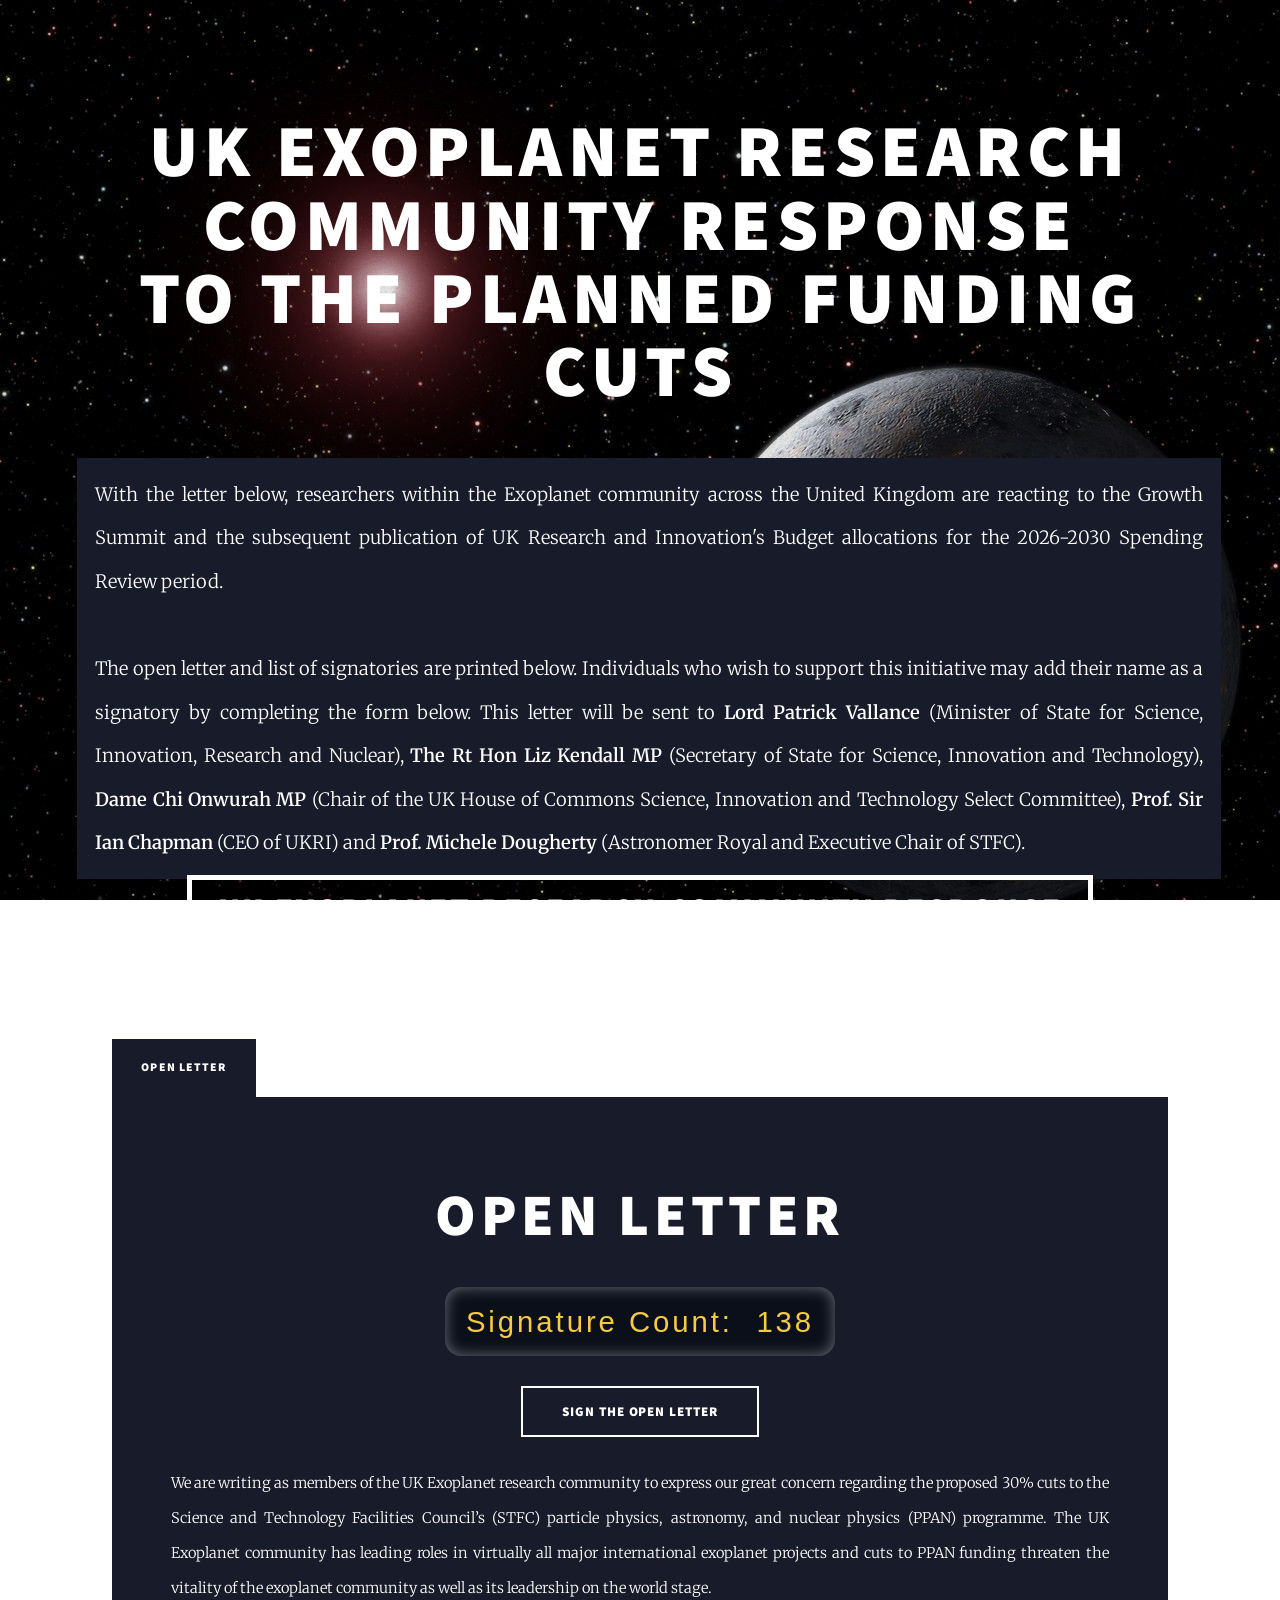
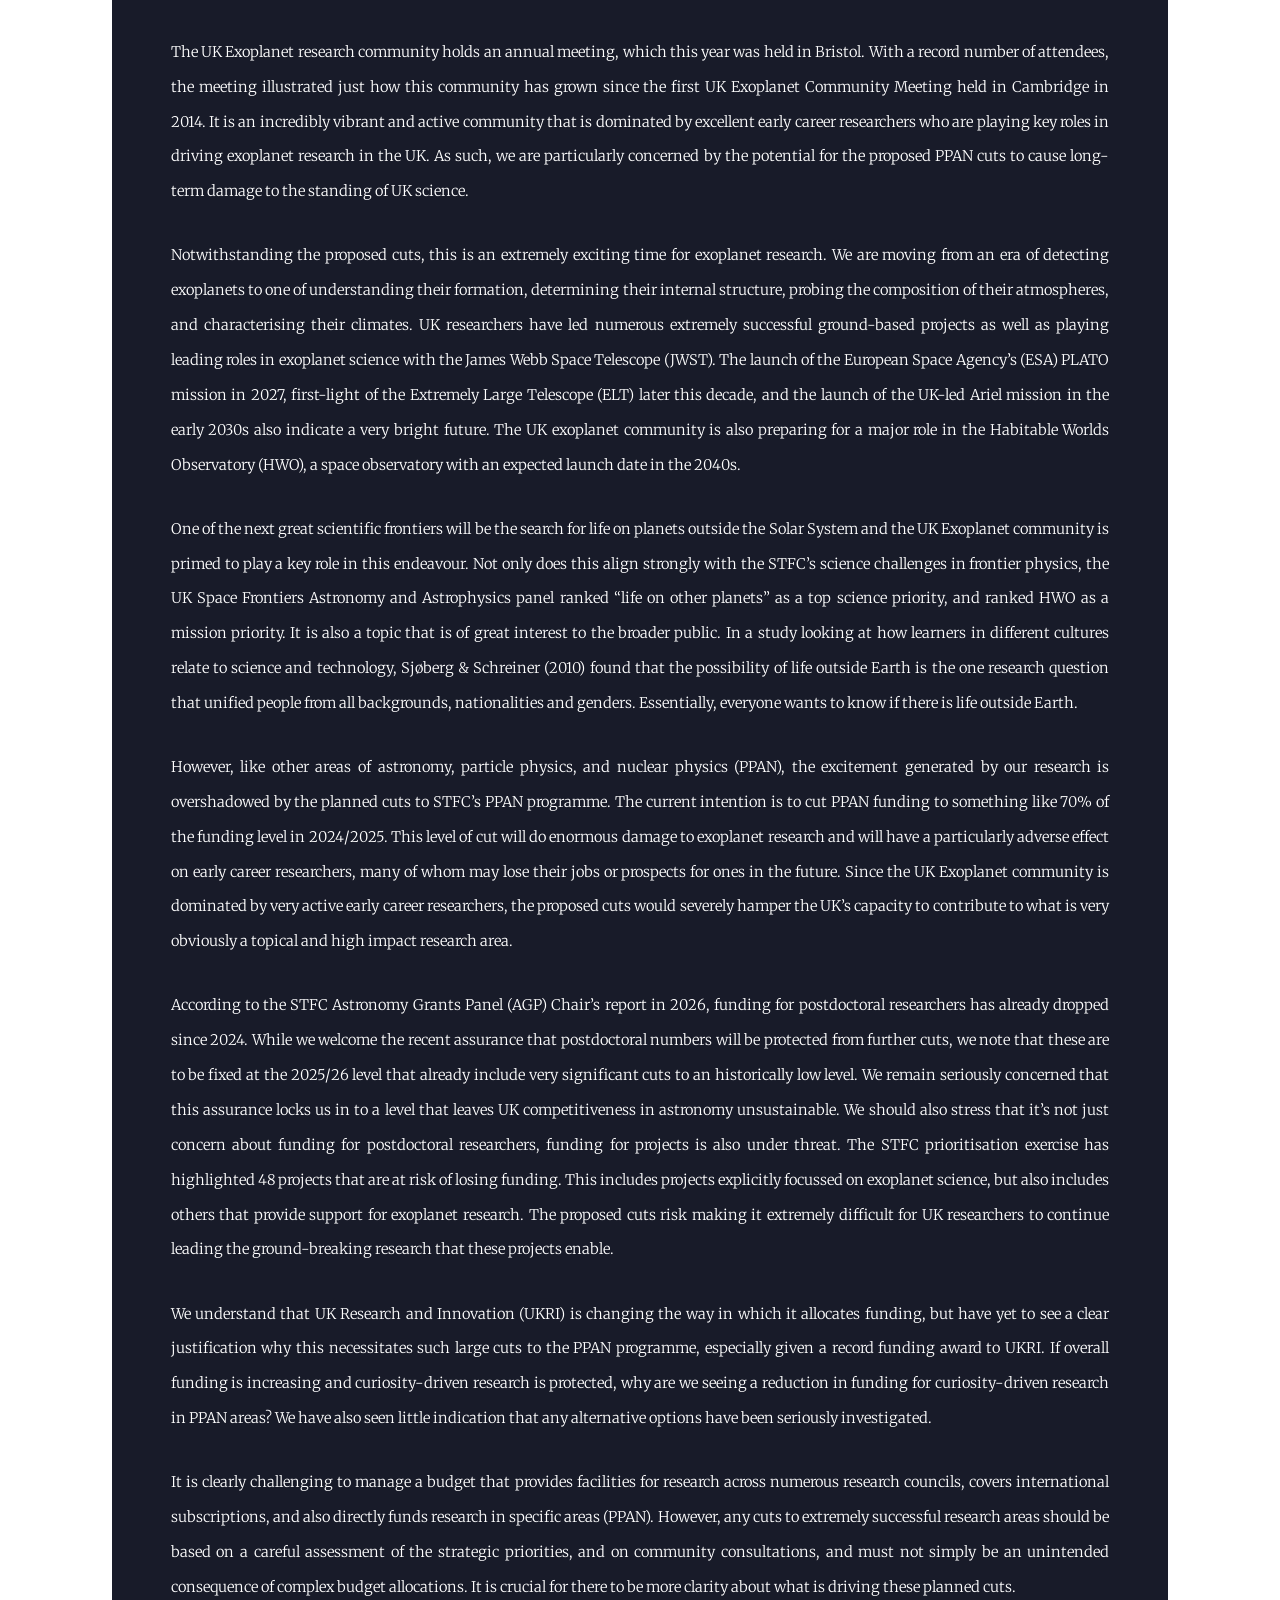
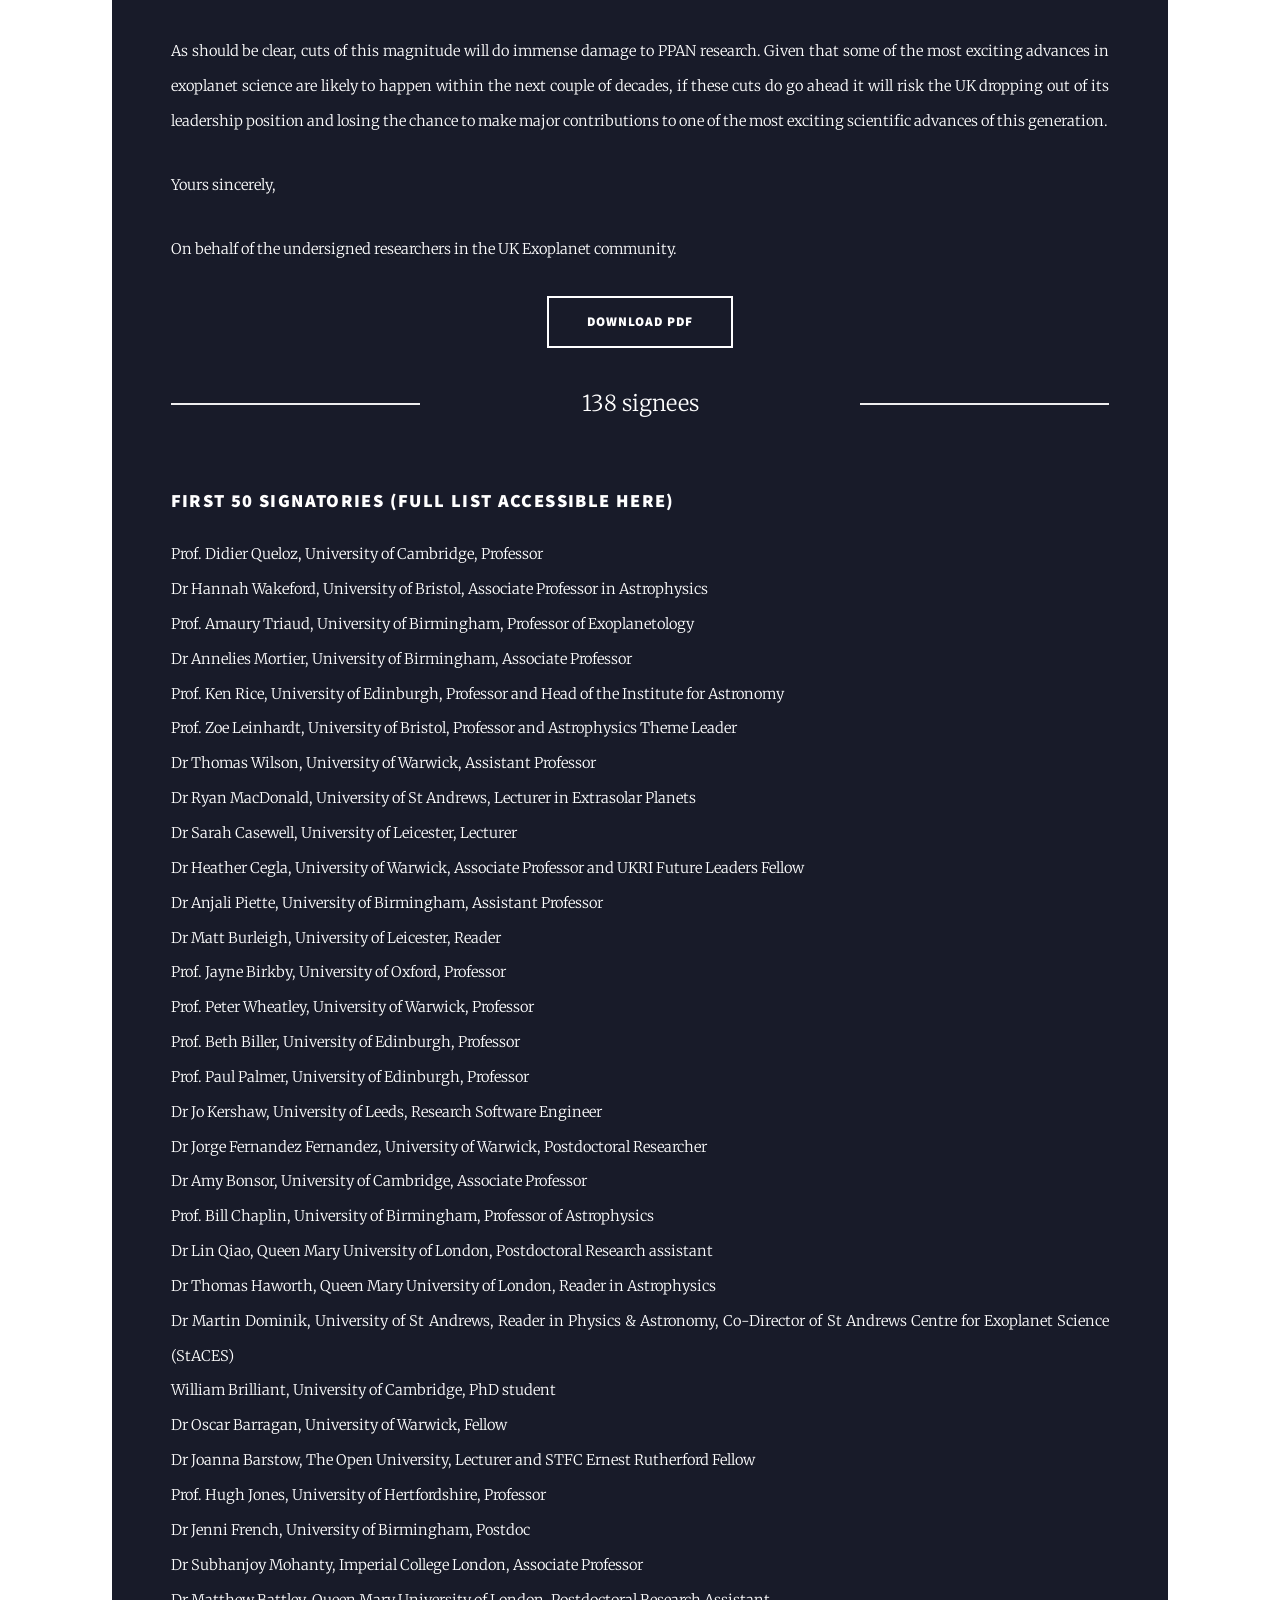
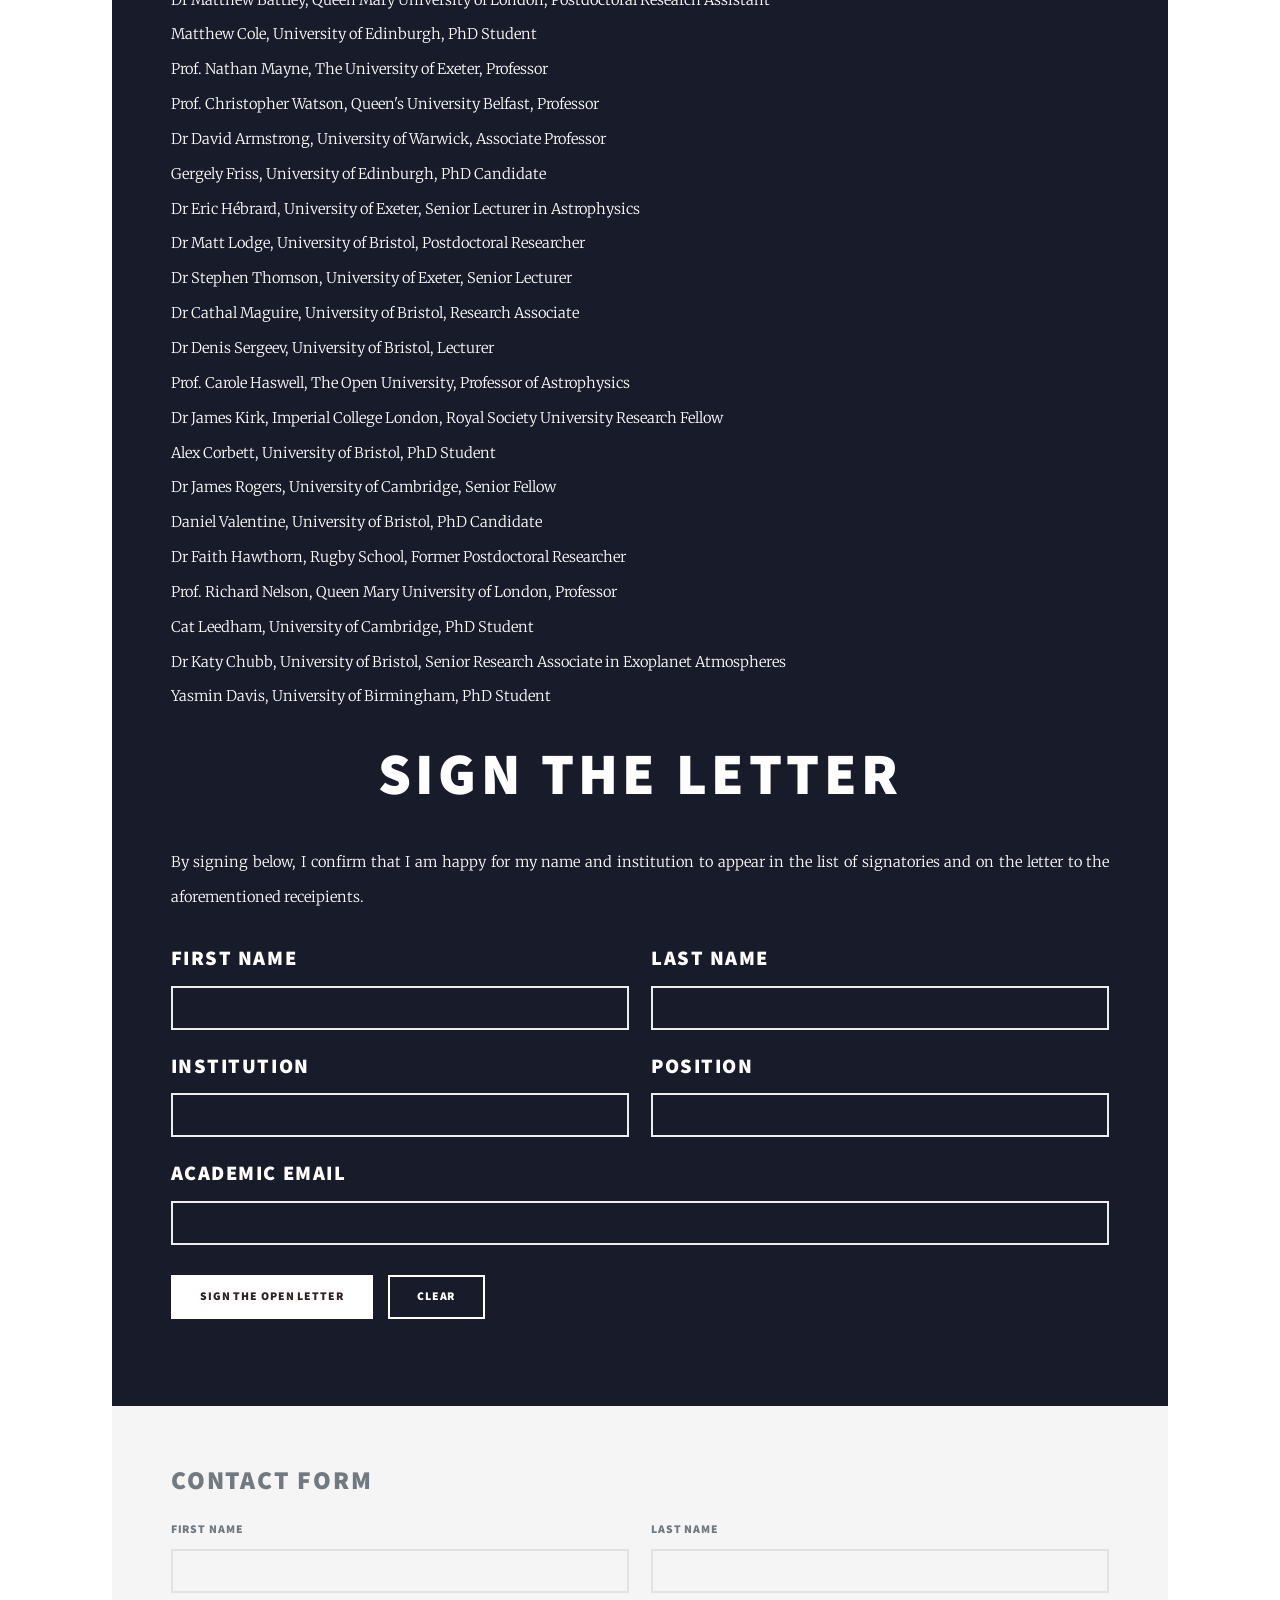
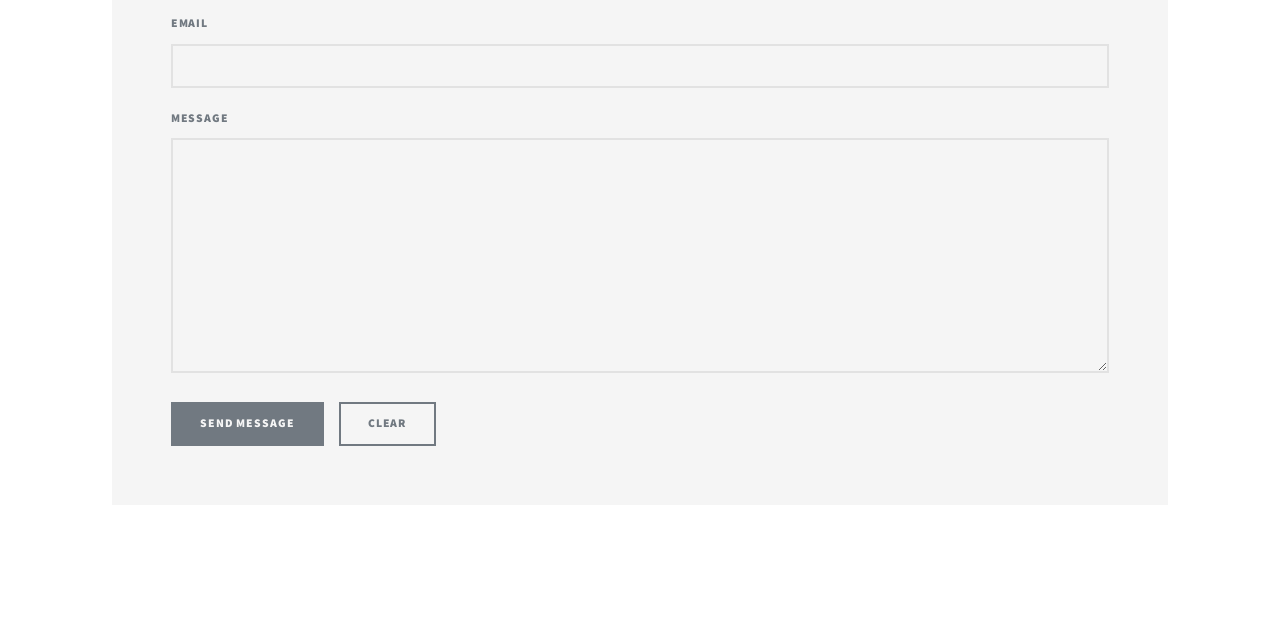
==== index.html @ 075939b4 "Update index.html" ====
<!DOCTYPE HTML>
<!--
	Massively by HTML5 UP
	html5up.net | @ajlkn
	Free for personal and commercial use under the CCA 3.0 license (html5up.net/license)
-->
<html>
	<head>
		<title>UK Exoplanet Research Community Open Letter</title>
		<meta charset="utf-8" />
		<meta name="viewport" content="width=device-width, initial-scale=1, user-scalable=no" />
		<link rel="stylesheet" href="assets/css/main.css" />
		<noscript><link rel="stylesheet" href="assets/css/noscript.css" /></noscript>
	</head>
	<body class="is-preload">

		<!-- Wrapper -->
			<div id="wrapper" class="fade-in">

				<!-- Intro -->
					<div id="intro">
						<h1>UK Exoplanet Research Community response <br> to the planned funding cuts</h1>
						<p> With the letter below, researchers within the Exoplanet community across the United Kingdom are reacting to the Growth Summit and the subsequent publication of UK Research and Innovation's Budget allocations for the 2026-2030 Spending Review period. <br><br>The open letter and list of signatories are printed below. Individuals who wish to support this initiative may add their name as a signatory by completing the form below. This letter will be sent to <b>Lord Patrick Vallance</b> (Minister of State for Science, Innovation, Research and Nuclear), <b>The Rt Hon Liz Kendall MP</b> (Secretary of State for Science, Innovation and Technology), <b>Dame Chi Onwurah MP</b> (Chair of the UK House of Commons Science, Innovation and Technology Select Committee), <b>Prof. Sir Ian Chapman</b> (CEO of UKRI) and <b>Prof. Michele Dougherty</b> (Astronomer Royal and Executive Chair of STFC).</p>

						<ul class="actions">
							<li><a href="#header" class="button icon solid solo fa-arrow-down scrolly">Continue</a></li>
						</ul>
						
					</div>

				<!-- Header -->
					<header id="header">
						<a href="index.html" class="logo">UK Exoplanet Research Community response <br> to the planned funding cuts</a>
					</header>

				<!-- Nav -->
					<nav id="nav">
						<ul class="links">
							<li class="active"><a href="index.html">Open Letter</a></li>
							<li><a href="generic.html">Signatory Full List</a></li>
						</ul>
						<!-- <ul class="icons">
							<li><a href="#" class="icon brands fa-twitter"><span class="label">Twitter</span></a></li>
							<li><a href="#" class="icon brands fa-facebook-f"><span class="label">Facebook</span></a></li>
							<li><a href="#" class="icon brands fa-instagram"><span class="label">Instagram</span></a></li>
							<li><a href="#" class="icon brands fa-github"><span class="label">GitHub</span></a></li>
						</ul>-->
					</nav>

				<!-- Main -->
					<div id="main">

						<!-- Featured Post -->
							<article class="post featured">
								<header class="major">
									<ul class="actions special">
									<h2>Open Letter</h2>
									</ul>
								</header>
								<header class="major">
									<ul class="actions special">
								<link href="https://fonts.googleapis.com/css2?family=Orbitron:wght@600&display=swap" rel="stylesheet">
									<div class="led-counter">
									Signature Count:<span id="ledCount">000</span>
									</div>
									<script>
									const target = 138;
									const el = document.getElementById("ledCount");
									const start = performance.now();
									const duration = 1800;

									function animate(t) {
										const p = Math.min((t - start) / duration, 1);
										el.textContent = Math.floor(p * target).toString().padStart(3, "0");
										if (p < 1) requestAnimationFrame(animate);
									}

									requestAnimationFrame(animate);
									</script>
									</ul>
									</header>
									<p></p>
									<ul class="actions special">
									<a href="#sign-form" class="button large">
 									 Sign the open letter
									</a>
									
									</ul>
									
									
<p>We are writing as members of the UK Exoplanet research community to express our great concern regarding the proposed 30% cuts to the Science and Technology Facilities Council’s (STFC) particle physics, astronomy, and nuclear physics (PPAN) programme.  The UK Exoplanet community has leading roles in virtually all major international exoplanet projects and cuts to PPAN funding threaten the vitality of the exoplanet community as well as its leadership on the world stage.</p>

<p>The UK Exoplanet research community holds an annual meeting, which this year was held in Bristol.  With a record number of attendees, the meeting illustrated just how this community has grown since the first UK Exoplanet Community Meeting held in Cambridge in 2014.  It is an incredibly vibrant and active community that is dominated by excellent early career researchers who are playing key roles in driving exoplanet research in the UK. As such, we are particularly concerned by the potential for the proposed PPAN cuts to cause long-term damage to the standing of UK science.</p>
 
<p>Notwithstanding the proposed cuts, this is an extremely exciting time for exoplanet research.  We are moving from an era of detecting exoplanets to one of understanding their formation, determining their internal structure, probing the composition of their atmospheres, and characterising their climates.  UK researchers have led numerous extremely successful ground-based projects as well as playing leading roles in exoplanet science with the James Webb Space Telescope (JWST). The launch of the European Space Agency’s (ESA) PLATO mission in 2027, first-light of the Extremely Large Telescope (ELT) later this decade, and the launch of the UK-led Ariel mission in the early 2030s also indicate a very bright future. The UK exoplanet community is also preparing for a major role in the Habitable Worlds Observatory (HWO), a space observatory with an expected launch date in the 2040s.</p>
 
<p>One of the next great scientific frontiers will be the search for life on planets outside the Solar System and the UK Exoplanet community is primed to play a key role in this endeavour.  Not only does this align strongly with the STFC’s science challenges in frontier physics, the UK Space Frontiers Astronomy and Astrophysics panel ranked “life on other planets” as a top science priority, and ranked HWO as a mission priority. It is also a topic that is of great interest to the broader public. In a study looking at how learners in different cultures relate to science and technology, Sjøberg & Schreiner (2010) found that the possibility of life outside Earth is the one research question that unified people from all backgrounds, nationalities and genders.  Essentially, everyone wants to know if there is life outside Earth.</p>
 
<p>However, like other areas of astronomy, particle physics, and nuclear physics (PPAN), the excitement generated by our research is overshadowed by the planned cuts to STFC’s PPAN programme.   The current intention is to cut PPAN funding to something like 70% of the funding level in 2024/2025.  This level of cut will do enormous damage to exoplanet research and will have a particularly adverse effect on early career researchers, many of whom may lose their jobs or prospects for ones in the future.  Since the UK Exoplanet community is dominated by very active early career researchers, the proposed cuts would severely hamper the UK’s capacity to contribute to what is very obviously a topical and high impact research area.</p>

<p>According to the STFC Astronomy Grants Panel (AGP) Chair’s report in 2026, funding for postdoctoral researchers has already dropped since 2024. While we welcome the recent assurance that postdoctoral numbers will be protected from further cuts, we note that these are to be fixed at the 2025/26 level that already include very significant cuts to an historically low level. We remain seriously concerned that this assurance locks us in to a level that leaves UK competitiveness in astronomy unsustainable. We should also stress that it’s not just concern about funding for postdoctoral researchers, funding for projects is also under threat. The STFC prioritisation exercise has highlighted 48 projects that are at risk of losing funding.  This includes projects explicitly focussed on exoplanet science, but also includes others that provide support for exoplanet research.  The proposed cuts risk making it extremely difficult for UK researchers to continue leading the ground-breaking research that these projects enable.</p>

<p>We understand that UK Research and Innovation (UKRI) is changing the way in which it allocates funding, but have yet to see a clear justification why this necessitates such large cuts to the PPAN programme, especially given a record funding award to UKRI.  If overall funding is increasing and curiosity-driven research is protected, why are we seeing a reduction in funding for curiosity-driven research in PPAN areas?  We have also seen little indication that any alternative options have been seriously investigated.</p>
 
<p>It is clearly challenging to manage a budget that provides facilities for research across numerous research councils, covers international subscriptions, and also directly funds research in specific areas (PPAN).  However, any cuts to extremely successful research areas should be based on a careful assessment of the strategic priorities, and on community consultations, and must not simply be an unintended consequence of complex budget allocations. It is crucial for there to be more clarity about what is driving these planned cuts.</p>
 
<p>As should be clear, cuts of this magnitude will do immense damage to PPAN research.  Given that some of the most exciting advances in exoplanet science are likely to happen within the next couple of decades, if these cuts do go ahead it will risk the UK dropping out of its leadership position and losing the chance to make major contributions to one of the most exciting scientific advances of this generation.</p>


									<p>Yours sincerely,</p>
									
									<p>On behalf of the undersigned researchers in the UK Exoplanet community.</p>
									

								
								<ul class="actions special">
									<li><a href="Letter.pdf" class="button large" target="_blank">Download PDF</a></li>
								</ul>



								<p></p>
								<section class="post">
								<header class="major">
									<span class="date">138 signees</span>
								</header>
								<h3>First 50 signatories (Full List <a href="https://uk-exoplanet-openletter.github.io/generic.html">Accessible Here</a>)</h3>

							    <p>Prof. Didier Queloz, University of Cambridge, Professor
								<br>Dr Hannah Wakeford, University of Bristol, Associate Professor in Astrophysics	
								<br>Prof. Amaury Triaud, University of Birmingham, Professor of Exoplanetology
								<br>Dr Annelies Mortier, University of Birmingham, Associate Professor
								<br>Prof. Ken Rice, University of Edinburgh, Professor and Head of the Institute for Astronomy
								<br>Prof. Zoe Leinhardt, University of Bristol, Professor and Astrophysics Theme Leader	
								<br>Dr Thomas Wilson, University of Warwick, Assistant Professor 
								<br>Dr Ryan	MacDonald, University of St Andrews, Lecturer in Extrasolar Planets	
								<br>Dr Sarah Casewell, University of Leicester, Lecturer	
								<br>Dr Heather Cegla, University of Warwick, Associate Professor and UKRI Future Leaders Fellow
								<br>Dr Anjali Piette, University of Birmingham, Assistant Professor
					            <br>Dr Matt	Burleigh, University of Leicester, Reader
								<br>Prof. Jayne	Birkby, University of Oxford, Professor
								<br>Prof. Peter Wheatley, University of Warwick, Professor	
								<br>Prof. Beth Biller, University of Edinburgh, Professor
								<br>Prof. Paul Palmer, University of Edinburgh, Professor
								<br>Dr Jo Kershaw, University of Leeds, Research Software Engineer
								<br>Dr Jorge Fernandez Fernandez, University of Warwick, Postdoctoral Researcher
								<br>Dr Amy Bonsor, University of Cambridge, Associate Professor
								<br>Prof. Bill Chaplin, University of Birmingham, Professor of Astrophysics
								<br>Dr Lin Qiao, Queen Mary University of London, Postdoctoral Research assistant
								<br>Dr Thomas Haworth, Queen Mary University of London, Reader in Astrophysics
								<br>Dr Martin Dominik, University of St Andrews, Reader in Physics & Astronomy, Co-Director of St Andrews Centre for Exoplanet Science (StACES)
								<br>William	Brilliant, University of Cambridge, PhD student
								<br>Dr Oscar Barragan, University of Warwick, Fellow
								<br>Dr Joanna Barstow, The Open University, Lecturer and STFC Ernest Rutherford Fellow
								<br>Prof. Hugh Jones, University of Hertfordshire, Professor
								<br>Dr Jenni French, University of Birmingham, Postdoc
								<br>Dr Subhanjoy Mohanty, Imperial College London, Associate Professor
								<br>Dr Matthew Battley, Queen Mary University of London, Postdoctoral Research Assistant
								<br>Matthew	Cole, University of Edinburgh, PhD Student
								<br>Prof. Nathan Mayne, The University of Exeter, Professor
								<br>Prof. Christopher Watson, Queen's University Belfast, Professor
								<br>Dr David Armstrong, University of Warwick, Associate Professor
								<br>Gergely	Friss, University of Edinburgh, PhD Candidate
								<br>Dr Eric Hébrard, University of Exeter, Senior Lecturer in Astrophysics
								<br>Dr Matt	Lodge, University of Bristol, Postdoctoral Researcher
								<br>Dr Stephen Thomson, University of Exeter, Senior Lecturer
								<br>Dr Cathal Maguire, University of Bristol, Research Associate
								<br>Dr Denis Sergeev, University of Bristol, Lecturer	
								<br>Prof. Carole Haswell, The Open University, Professor of Astrophysics
								<br>Dr James Kirk, Imperial College London, Royal Society University Research Fellow
								<br>Alex Corbett, University of Bristol, PhD Student
								<br>Dr James Rogers, University of Cambridge, Senior Fellow
								<br>Daniel Valentine, University of Bristol, PhD Candidate	
								<br>Dr Faith Hawthorn, Rugby School, Former Postdoctoral Researcher
								<br>Prof. Richard Nelson, Queen Mary University of London, Professor 
								<br>Cat	Leedham, University of Cambridge, PhD Student
								<br>Dr Katy	Chubb, University of Bristol, Senior Research Associate in Exoplanet Atmospheres
								<br>Yasmin Davis, University of Birmingham, PhD Student
								</p>
								
								 <!-- 50 List FULL -->

							</p>
								
							</section>
								
								<header class="major">
									<ul class="actions special">
										<h2>Sign The Letter</h2>
									</ul>
								</header>
								<p>By signing below, I confirm that I am happy for my name and institution to appear in the list of signatories and on the letter to the aforementioned receipients.</p>
								<section id="sign-form">
							<form name="gform" id="gform" enctype="text/plain" action="https://docs.google.com/forms/u/1/d/e/1FAIpQLSf0KPQvc5USWWyZV-Vjm8yeI-_-IL0oSK2FLDTlcWF17JPKiA/formResponse?">
									<div class="fields">
										<div class="field half">
											<label for="First name">First Name</label>
											<input type="text" name="entry.909028107" id="entry.909028107" />
										</div>
										<div class="field half">
											<label for="Last name">Last Name</label>
											<input type="text" name="entry.435880451" id="entry.435880451" />
										</div>
										<div class="field half">
											<label for="First name">Institution</label>
											<input type="text" name="entry.1290194353" id="entry.1290194353" />
										</div>
										<div class="field half">
											<label for="Last name">Position</label>
											<input type="text" name="entry.2024281949" id="entry.2024281949" />
										</div>
										<div class="field">
											<label for="Email">Academic Email</label>
											<input type="text" name="entry.51122644" id="entry.51122644" />
										</div>
									</div>
									<ul class="actions">
										<li><input type="submit" value="Sign the Open Letter" class="primary" /></li>
										<li><input type="reset" value="Clear" /></li>
									</ul>
								</form>
						</section>
							</article>

						<!-- Footer -->
							

					</div>

				<!-- Footer -->
					<footer id="footer">
						<section>
							<h2>Contact Form</h2>

							<form name="gform" id="gform" enctype="text/plain" action="https://docs.google.com/forms/u/1/d/e/1FAIpQLSc_Wd7xfXaQmJfM4fwXRGKqzy3bkNb6rL-z3BnUFgC645Y0ag/formResponse?">
									<div class="fields">
										<div class="field half">
											<label for="First name">First Name</label>
											<input type="text" name="entry.654128322" id="entry.654128322" />
										</div>
										<div class="field half">
											<label for="Last name">Last Name</label>
											<input type="text" name="entry.1525006258" id="entry.1525006258" />
										</div>
										<div class="field">
											<label for="Email">Email</label>
											<input type="text" name="entry.239418467" id="entry.239418467" />
										</div>
										<div class="field">
											<label for="message">Message</label>
											<textarea name="entry.1573989533" id="entry.1573989533" rows="6"></textarea>
										</div>
									</div>
									<ul class="actions">
										<li><input type="submit" value="Send Message" class="primary" /></li>
										<li><input type="reset" value="Clear" /></li>
									</ul>
								</form>
						</section>
						<!-- <section class="split contact">
							<section class="alt">
								<h3>Address</h3>
								<p>1234 Somewhere Road #87257<br />
								Nashville, TN 00000-0000</p>
							</section>
							<section>
								<h3>Phone</h3>
								<p><a href="#">(000) 000-0000</a></p>
							</section>
							<section>
								<h3>Email</h3>
								<p><a href="#">info@untitled.tld</a></p>
							</section>
							<section>
								<h3>Social</h3>
								<ul class="icons alt">
									<li><a href="#" class="icon brands alt fa-twitter"><span class="label">Twitter</span></a></li>
									<li><a href="#" class="icon brands alt fa-facebook-f"><span class="label">Facebook</span></a></li>
									<li><a href="#" class="icon brands alt fa-instagram"><span class="label">Instagram</span></a></li>
									<li><a href="#" class="icon brands alt fa-github"><span class="label">GitHub</span></a></li>
								</ul>
							</section>
						</section> -->
					</footer>

				<!-- Copyright -->
					<div id="copyright">
						<ul><li>&copy;</li><li>Design: <a href="https://html5up.net">HTML5 UP</a></li></ul>
					</div>

			</div>

		<!-- Scripts -->
			<script src="assets/js/jquery.min.js"></script>
			<script src="assets/js/jquery.scrollex.min.js"></script>
			<script src="assets/js/jquery.scrolly.min.js"></script>
			<script src="assets/js/browser.min.js"></script>
			<script src="assets/js/breakpoints.min.js"></script>
			<script src="assets/js/util.js"></script>
			<script src="assets/js/main.js"></script>

	</body>
</html>
---- assets/css/main.css ----
@import url(fontawesome-all.min.css);
@import url("https://fonts.googleapis.com/css?family=Merriweather:300,700,300italic,700italic|Source+Sans+Pro:900");

/*
	Massively by HTML5 UP
	html5up.net | @ajlkn
	Free for personal and commercial use under the CCA 3.0 license (html5up.net/license)
*/
/* .counter {
  font-size: 2rem;
  font-weight: 700;
  margin: 1rem 0;
} */
.led-counter {
  font-family: 'Arial', monospace;
  font-size: 2rem;
  color: #f5cb42;
  background: #0b0f1a;
  padding: 0em 0.7em 0em 0.7em;
  border-radius: 16px;
  letter-spacing: 0.1em;
  box-shadow: inset 0 0 15px rgba(255, 255, 255, 0.397);
  text-align: center;
  display: inline-flex;   /* instead of flex */
  gap: 1.6rem;
}

html, body, div, span, applet, object,
iframe, h1, h2, h3, h4, h5, h6, p, blockquote,
pre, a, abbr, acronym, address, big, cite,
code, del, dfn, em, img, ins, kbd, q, s, samp,
small, strike, strong, sub, sup, tt, var, b,
u, i, center, dl, dt, dd, ol, ul, li, fieldset,
form, label, legend, table, caption, tbody,
tfoot, thead, tr, th, td, article, aside,
canvas, details, embed, figure, figcaption,
footer, header, hgroup, menu, nav, output, ruby,
section, summary, time, mark, audio, video {
	margin: 0;
	padding: 0;
	border: 0;
	font-size: 100%;
	font: inherit;
	vertical-align: baseline;}

article, aside, details, figcaption, figure,
footer, header, hgroup, menu, nav, section {
	display: block;}

body {
	line-height: 1;
}

ol, ul {
	list-style: none;
}

blockquote, q {
	quotes: none;
}

	blockquote:before, blockquote:after, q:before, q:after {
		content: '';
		content: none;
	}

table {
	border-collapse: collapse;
	border-spacing: 0;
}

body {
	-webkit-text-size-adjust: none;
}

mark {
	background-color: transparent;
	color: inherit;
}

input::-moz-focus-inner {
	border: 0;
	padding: 0;
}

input, select, textarea {
	-moz-appearance: none;
	-webkit-appearance: none;
	-ms-appearance: none;
	appearance: none;
}

/* Basic */

	@-ms-viewport {
		width: device-width;
	}

	body {
		-ms-overflow-style: scrollbar;
	}

	@media screen and (max-width: 480px) {

		html, body {
			min-width: 320px;
		}

	}

	html {
		box-sizing: border-box;
	}

	*, *:before, *:after {
		box-sizing: inherit;
	}

	body {
		background-color: #ffffff;
	}

		body.is-preload *, body.is-preload *:before, body.is-preload *:after {
			-moz-animation: none !important;
			-webkit-animation: none !important;
			-ms-animation: none !important;
			animation: none !important;
			-moz-transition: none !important;
			-webkit-transition: none !important;
			-ms-transition: none !important;
			transition: none !important;
		}

/* Type */

	html {
		font-size: 16pt;
	}

		@media screen and (max-width: 1680px) {

			html {
				font-size: 12pt;
			}

		}

		@media screen and (max-width: 1280px) {

			html {
				font-size: 11pt;
			}

		}

		@media screen and (max-width: 360px) {

			html {
				font-size: 10pt;
			}

		}

	body {
		color: #ffffff;
	}

	body, input, select, textarea {
		font-family: "Merriweather", Georgia, serif;
		font-weight: 300;
		font-size: 1rem;
		line-height: 2.375;
	}

	a {
		-moz-transition: color 0.2s ease-in-out, background-color 0.2s ease-in-out, border-color 0.2s ease-in-out, box-shadow 0.2s ease-in-out;
		-webkit-transition: color 0.2s ease-in-out, background-color 0.2s ease-in-out, border-color 0.2s ease-in-out, box-shadow 0.2s ease-in-out;
		-ms-transition: color 0.2s ease-in-out, background-color 0.2s ease-in-out, border-color 0.2s ease-in-out, box-shadow 0.2s ease-in-out;
		transition: color 0.2s ease-in-out, background-color 0.2s ease-in-out, border-color 0.2s ease-in-out, box-shadow 0.2s ease-in-out;
		border-bottom: dotted 1px;
		text-decoration: none;
	}

		a:hover {
			border-bottom-color: transparent;
		}

	strong, b {
		font-weight: 600;
	}

	em, i {
		/*font-style: italic;*/
	}

	p {
		text-align: justify;
		margin: 0 0 2rem 0;
	}

	h1, h2, h3, h4, h5, h6 {
		font-family: "Source Sans Pro", Helvetica, sans-serif;
		font-weight: 900;
		line-height: 1.5;
		letter-spacing: 0.075em;
		text-transform: uppercase;
		margin: 0 0 1rem 0;
	}

		h1 a, h2 a, h3 a, h4 a, h5 a, h6 a {
			border-bottom: 0;
			color: inherit;
			text-decoration: none;
		}

	h1 {
		font-size: 4rem;
		line-height: 1.1;
		margin: 0 0 2rem 0;
	}

	h2 {
		font-size: 1.75rem;
		line-height: 1.3;
		margin: 0 0 1.5rem 0;
	}

	h3 {
		font-size: 1.25rem;
		margin: 0 0 1.5rem 0;
	}

	h4 {
		font-size: 1rem;
	}

	h5 {
		font-size: 0.9rem;
	}

	h6 {
		font-size: 0.8rem;
	}

	sub {
		font-size: 0.8rem;
		position: relative;
		top: 0.5rem;
	}

	sup {
		font-size: 0.8rem;
		position: relative;
		top: -0.5rem;
	}

	blockquote {
		border-left: solid 4px;
		font-style: italic;
		margin: 0 0 2rem 0;
		padding: 0.5rem 0 0.5rem 2rem;
	}

	code {
		border: solid 2px;
		font-family: "Courier New", monospace;
		font-size: 0.9rem;
		margin: 0 0.25rem;
		padding: 0.25rem 0.65rem;
	}

	pre {
		-webkit-overflow-scrolling: touch;
		font-family: "Courier New", monospace;
		font-size: 0.9rem;
		margin: 0 0 2rem 0;
	}

		pre code {
			display: block;
			line-height: 1.75;
			padding: 1rem 1.5rem;
			overflow-x: auto;
		}

	hr {
		border: 0;
		border-bottom: solid 2px;
		margin: 3rem 0;
	}

		hr.major {
			margin: 5rem 0;
			text-align: left;
		}

	.align-left {
		text-align: left;
	}

	.align-center {
		text-align: center;
	}

	.align-right {
		text-align: right;
	}

	input, select, textarea {
		color: #ffffff;
	}

	a {
		color: #2b3056;
		border-bottom-color: rgb(255, 255, 255);
	}

		a:hover {
			border-bottom-color: transparent;
			color: #cd4e4e !important;
		}

	strong, b {
		color: #ffffff;
	}

	h1, h2, h3, h4, h5, h6 {
		color: #ffffff;
	}

	blockquote {
		border-left-color: #eeeeee;
	}

	code {
		background: rgba(220, 220, 220, 0.25);
		border-color: #eeeeee;
	}

	hr {
		border-bottom-color: #eeeeee;
	}

/* Row */

	.row {
		display: flex;
		flex-wrap: wrap;
		box-sizing: border-box;
		align-items: stretch;
	}

		.row > * {
			box-sizing: border-box;
		}

		.row.gtr-uniform > * > :last-child {
			margin-bottom: 0;
		}

		.row.aln-left {
			justify-content: flex-start;
		}

		.row.aln-center {
			justify-content: center;
		}

		.row.aln-right {
			justify-content: flex-end;
		}

		.row.aln-top {
			align-items: flex-start;
		}

		.row.aln-middle {
			align-items: center;
		}

		.row.aln-bottom {
			align-items: flex-end;
		}

		.row > .imp {
			order: -1;
		}

		.row > .col-1 {
			width: 8.33333%;
		}

		.row > .off-1 {
			margin-left: 8.33333%;
		}

		.row > .col-2 {
			width: 16.66667%;
		}

		.row > .off-2 {
			margin-left: 16.66667%;
		}

		.row > .col-3 {
			width: 25%;
		}

		.row > .off-3 {
			margin-left: 25%;
		}

		.row > .col-4 {
			width: 33.33333%;
		}

		.row > .off-4 {
			margin-left: 33.33333%;
		}

		.row > .col-5 {
			width: 41.66667%;
		}

		.row > .off-5 {
			margin-left: 41.66667%;
		}

		.row > .col-6 {
			width: 50%;
		}

		.row > .off-6 {
			margin-left: 50%;
		}

		.row > .col-7 {
			width: 58.33333%;
		}

		.row > .off-7 {
			margin-left: 58.33333%;
		}

		.row > .col-8 {
			width: 66.66667%;
		}

		.row > .off-8 {
			margin-left: 66.66667%;
		}

		.row > .col-9 {
			width: 75%;
		}

		.row > .off-9 {
			margin-left: 75%;
		}

		.row > .col-10 {
			width: 83.33333%;
		}

		.row > .off-10 {
			margin-left: 83.33333%;
		}

		.row > .col-11 {
			width: 91.66667%;
		}

		.row > .off-11 {
			margin-left: 91.66667%;
		}

		.row > .col-12 {
			width: 100%;
		}

		.row > .off-12 {
			margin-left: 100%;
		}

		.row.gtr-0 {
			margin-top: 0;
			margin-left: 0rem;
		}

			.row.gtr-0 > * {
				padding: 0 0 0 0rem;
			}

			.row.gtr-0.gtr-uniform {
				margin-top: 0rem;
			}

				.row.gtr-0.gtr-uniform > * {
					padding-top: 0rem;
				}

		.row.gtr-25 {
			margin-top: 0;
			margin-left: -0.375rem;
		}

			.row.gtr-25 > * {
				padding: 0 0 0 0.375rem;
			}

			.row.gtr-25.gtr-uniform {
				margin-top: -0.375rem;
			}

				.row.gtr-25.gtr-uniform > * {
					padding-top: 0.375rem;
				}

		.row.gtr-50 {
			margin-top: 0;
			margin-left: -0.75rem;
		}

			.row.gtr-50 > * {
				padding: 0 0 0 0.75rem;
			}

			.row.gtr-50.gtr-uniform {
				margin-top: -0.75rem;
			}

				.row.gtr-50.gtr-uniform > * {
					padding-top: 0.75rem;
				}

		.row {
			margin-top: 0;
			margin-left: -1.5rem;
		}

			.row > * {
				padding: 0 0 0 1.5rem;
			}

			.row.gtr-uniform {
				margin-top: -1.5rem;
			}

				.row.gtr-uniform > * {
					padding-top: 1.5rem;
				}

		.row.gtr-150 {
			margin-top: 0;
			margin-left: -2.25rem;
		}

			.row.gtr-150 > * {
				padding: 0 0 0 2.25rem;
			}

			.row.gtr-150.gtr-uniform {
				margin-top: -2.25rem;
			}

				.row.gtr-150.gtr-uniform > * {
					padding-top: 2.25rem;
				}

		.row.gtr-200 {
			margin-top: 0;
			margin-left: -3rem;
		}

			.row.gtr-200 > * {
				padding: 0 0 0 3rem;
			}

			.row.gtr-200.gtr-uniform {
				margin-top: -3rem;
			}

				.row.gtr-200.gtr-uniform > * {
					padding-top: 3rem;
				}

		@media screen and (max-width: 1680px) {

			.row {
				display: flex;
				flex-wrap: wrap;
				box-sizing: border-box;
				align-items: stretch;
			}

				.row > * {
					box-sizing: border-box;
				}

				.row.gtr-uniform > * > :last-child {
					margin-bottom: 0;
				}

				.row.aln-left {
					justify-content: flex-start;
				}

				.row.aln-center {
					justify-content: center;
				}

				.row.aln-right {
					justify-content: flex-end;
				}

				.row.aln-top {
					align-items: flex-start;
				}

				.row.aln-middle {
					align-items: center;
				}

				.row.aln-bottom {
					align-items: flex-end;
				}

				.row > .imp-xlarge {
					order: -1;
				}

				.row > .col-1-xlarge {
					width: 8.33333%;
				}

				.row > .off-1-xlarge {
					margin-left: 8.33333%;
				}

				.row > .col-2-xlarge {
					width: 16.66667%;
				}

				.row > .off-2-xlarge {
					margin-left: 16.66667%;
				}

				.row > .col-3-xlarge {
					width: 25%;
				}

				.row > .off-3-xlarge {
					margin-left: 25%;
				}

				.row > .col-4-xlarge {
					width: 33.33333%;
				}

				.row > .off-4-xlarge {
					margin-left: 33.33333%;
				}

				.row > .col-5-xlarge {
					width: 41.66667%;
				}

				.row > .off-5-xlarge {
					margin-left: 41.66667%;
				}

				.row > .col-6-xlarge {
					width: 50%;
				}

				.row > .off-6-xlarge {
					margin-left: 50%;
				}

				.row > .col-7-xlarge {
					width: 58.33333%;
				}

				.row > .off-7-xlarge {
					margin-left: 58.33333%;
				}

				.row > .col-8-xlarge {
					width: 66.66667%;
				}

				.row > .off-8-xlarge {
					margin-left: 66.66667%;
				}

				.row > .col-9-xlarge {
					width: 75%;
				}

				.row > .off-9-xlarge {
					margin-left: 75%;
				}

				.row > .col-10-xlarge {
					width: 83.33333%;
				}

				.row > .off-10-xlarge {
					margin-left: 83.33333%;
				}

				.row > .col-11-xlarge {
					width: 91.66667%;
				}

				.row > .off-11-xlarge {
					margin-left: 91.66667%;
				}

				.row > .col-12-xlarge {
					width: 100%;
				}

				.row > .off-12-xlarge {
					margin-left: 100%;
				}

				.row.gtr-0 {
					margin-top: 0;
					margin-left: 0rem;
				}

					.row.gtr-0 > * {
						padding: 0 0 0 0rem;
					}

					.row.gtr-0.gtr-uniform {
						margin-top: 0rem;
					}

						.row.gtr-0.gtr-uniform > * {
							padding-top: 0rem;
						}

				.row.gtr-25 {
					margin-top: 0;
					margin-left: -0.375rem;
				}

					.row.gtr-25 > * {
						padding: 0 0 0 0.375rem;
					}

					.row.gtr-25.gtr-uniform {
						margin-top: -0.375rem;
					}

						.row.gtr-25.gtr-uniform > * {
							padding-top: 0.375rem;
						}

				.row.gtr-50 {
					margin-top: 0;
					margin-left: -0.75rem;
				}

					.row.gtr-50 > * {
						padding: 0 0 0 0.75rem;
					}

					.row.gtr-50.gtr-uniform {
						margin-top: -0.75rem;
					}

						.row.gtr-50.gtr-uniform > * {
							padding-top: 0.75rem;
						}

				.row {
					margin-top: 0;
					margin-left: -1.5rem;
				}

					.row > * {
						padding: 0 0 0 1.5rem;
					}

					.row.gtr-uniform {
						margin-top: -1.5rem;
					}

						.row.gtr-uniform > * {
							padding-top: 1.5rem;
						}

				.row.gtr-150 {
					margin-top: 0;
					margin-left: -2.25rem;
				}

					.row.gtr-150 > * {
						padding: 0 0 0 2.25rem;
					}

					.row.gtr-150.gtr-uniform {
						margin-top: -2.25rem;
					}

						.row.gtr-150.gtr-uniform > * {
							padding-top: 2.25rem;
						}

				.row.gtr-200 {
					margin-top: 0;
					margin-left: -3rem;
				}

					.row.gtr-200 > * {
						padding: 0 0 0 3rem;
					}

					.row.gtr-200.gtr-uniform {
						margin-top: -3rem;
					}

						.row.gtr-200.gtr-uniform > * {
							padding-top: 3rem;
						}

		}

		@media screen and (max-width: 1280px) {

			.row {
				display: flex;
				flex-wrap: wrap;
				box-sizing: border-box;
				align-items: stretch;
			}

				.row > * {
					box-sizing: border-box;
				}

				.row.gtr-uniform > * > :last-child {
					margin-bottom: 0;
				}

				.row.aln-left {
					justify-content: flex-start;
				}

				.row.aln-center {
					justify-content: center;
				}

				.row.aln-right {
					justify-content: flex-end;
				}

				.row.aln-top {
					align-items: flex-start;
				}

				.row.aln-middle {
					align-items: center;
				}

				.row.aln-bottom {
					align-items: flex-end;
				}

				.row > .imp-large {
					order: -1;
				}

				.row > .col-1-large {
					width: 8.33333%;
				}

				.row > .off-1-large {
					margin-left: 8.33333%;
				}

				.row > .col-2-large {
					width: 16.66667%;
				}

				.row > .off-2-large {
					margin-left: 16.66667%;
				}

				.row > .col-3-large {
					width: 25%;
				}

				.row > .off-3-large {
					margin-left: 25%;
				}

				.row > .col-4-large {
					width: 33.33333%;
				}

				.row > .off-4-large {
					margin-left: 33.33333%;
				}

				.row > .col-5-large {
					width: 41.66667%;
				}

				.row > .off-5-large {
					margin-left: 41.66667%;
				}

				.row > .col-6-large {
					width: 50%;
				}

				.row > .off-6-large {
					margin-left: 50%;
				}

				.row > .col-7-large {
					width: 58.33333%;
				}

				.row > .off-7-large {
					margin-left: 58.33333%;
				}

				.row > .col-8-large {
					width: 66.66667%;
				}

				.row > .off-8-large {
					margin-left: 66.66667%;
				}

				.row > .col-9-large {
					width: 75%;
				}

				.row > .off-9-large {
					margin-left: 75%;
				}

				.row > .col-10-large {
					width: 83.33333%;
				}

				.row > .off-10-large {
					margin-left: 83.33333%;
				}

				.row > .col-11-large {
					width: 91.66667%;
				}

				.row > .off-11-large {
					margin-left: 91.66667%;
				}

				.row > .col-12-large {
					width: 100%;
				}

				.row > .off-12-large {
					margin-left: 100%;
				}

				.row.gtr-0 {
					margin-top: 0;
					margin-left: 0rem;
				}

					.row.gtr-0 > * {
						padding: 0 0 0 0rem;
					}

					.row.gtr-0.gtr-uniform {
						margin-top: 0rem;
					}

						.row.gtr-0.gtr-uniform > * {
							padding-top: 0rem;
						}

				.row.gtr-25 {
					margin-top: 0;
					margin-left: -0.375rem;
				}

					.row.gtr-25 > * {
						padding: 0 0 0 0.375rem;
					}

					.row.gtr-25.gtr-uniform {
						margin-top: -0.375rem;
					}

						.row.gtr-25.gtr-uniform > * {
							padding-top: 0.375rem;
						}

				.row.gtr-50 {
					margin-top: 0;
					margin-left: -0.75rem;
				}

					.row.gtr-50 > * {
						padding: 0 0 0 0.75rem;
					}

					.row.gtr-50.gtr-uniform {
						margin-top: -0.75rem;
					}

						.row.gtr-50.gtr-uniform > * {
							padding-top: 0.75rem;
						}

				.row {
					margin-top: 0;
					margin-left: -1.5rem;
				}

					.row > * {
						padding: 0 0 0 1.5rem;
					}

					.row.gtr-uniform {
						margin-top: -1.5rem;
					}

						.row.gtr-uniform > * {
							padding-top: 1.5rem;
						}

				.row.gtr-150 {
					margin-top: 0;
					margin-left: -2.25rem;
				}

					.row.gtr-150 > * {
						padding: 0 0 0 2.25rem;
					}

					.row.gtr-150.gtr-uniform {
						margin-top: -2.25rem;
					}

						.row.gtr-150.gtr-uniform > * {
							padding-top: 2.25rem;
						}

				.row.gtr-200 {
					margin-top: 0;
					margin-left: -3rem;
				}

					.row.gtr-200 > * {
						padding: 0 0 0 3rem;
					}

					.row.gtr-200.gtr-uniform {
						margin-top: -3rem;
					}

						.row.gtr-200.gtr-uniform > * {
							padding-top: 3rem;
						}

		}

		@media screen and (max-width: 980px) {

			.row {
				display: flex;
				flex-wrap: wrap;
				box-sizing: border-box;
				align-items: stretch;
			}

				.row > * {
					box-sizing: border-box;
				}

				.row.gtr-uniform > * > :last-child {
					margin-bottom: 0;
				}

				.row.aln-left {
					justify-content: flex-start;
				}

				.row.aln-center {
					justify-content: center;
				}

				.row.aln-right {
					justify-content: flex-end;
				}

				.row.aln-top {
					align-items: flex-start;
				}

				.row.aln-middle {
					align-items: center;
				}

				.row.aln-bottom {
					align-items: flex-end;
				}

				.row > .imp-medium {
					order: -1;
				}

				.row > .col-1-medium {
					width: 8.33333%;
				}

				.row > .off-1-medium {
					margin-left: 8.33333%;
				}

				.row > .col-2-medium {
					width: 16.66667%;
				}

				.row > .off-2-medium {
					margin-left: 16.66667%;
				}

				.row > .col-3-medium {
					width: 25%;
				}

				.row > .off-3-medium {
					margin-left: 25%;
				}

				.row > .col-4-medium {
					width: 33.33333%;
				}

				.row > .off-4-medium {
					margin-left: 33.33333%;
				}

				.row > .col-5-medium {
					width: 41.66667%;
				}

				.row > .off-5-medium {
					margin-left: 41.66667%;
				}

				.row > .col-6-medium {
					width: 50%;
				}

				.row > .off-6-medium {
					margin-left: 50%;
				}

				.row > .col-7-medium {
					width: 58.33333%;
				}

				.row > .off-7-medium {
					margin-left: 58.33333%;
				}

				.row > .col-8-medium {
					width: 66.66667%;
				}

				.row > .off-8-medium {
					margin-left: 66.66667%;
				}

				.row > .col-9-medium {
					width: 75%;
				}

				.row > .off-9-medium {
					margin-left: 75%;
				}

				.row > .col-10-medium {
					width: 83.33333%;
				}

				.row > .off-10-medium {
					margin-left: 83.33333%;
				}

				.row > .col-11-medium {
					width: 91.66667%;
				}

				.row > .off-11-medium {
					margin-left: 91.66667%;
				}

				.row > .col-12-medium {
					width: 100%;
				}

				.row > .off-12-medium {
					margin-left: 100%;
				}

				.row.gtr-0 {
					margin-top: 0;
					margin-left: 0rem;
				}

					.row.gtr-0 > * {
						padding: 0 0 0 0rem;
					}

					.row.gtr-0.gtr-uniform {
						margin-top: 0rem;
					}

						.row.gtr-0.gtr-uniform > * {
							padding-top: 0rem;
						}

				.row.gtr-25 {
					margin-top: 0;
					margin-left: -0.375rem;
				}

					.row.gtr-25 > * {
						padding: 0 0 0 0.375rem;
					}

					.row.gtr-25.gtr-uniform {
						margin-top: -0.375rem;
					}

						.row.gtr-25.gtr-uniform > * {
							padding-top: 0.375rem;
						}

				.row.gtr-50 {
					margin-top: 0;
					margin-left: -0.75rem;
				}

					.row.gtr-50 > * {
						padding: 0 0 0 0.75rem;
					}

					.row.gtr-50.gtr-uniform {
						margin-top: -0.75rem;
					}

						.row.gtr-50.gtr-uniform > * {
							padding-top: 0.75rem;
						}

				.row {
					margin-top: 0;
					margin-left: -1.5rem;
				}

					.row > * {
						padding: 0 0 0 1.5rem;
					}

					.row.gtr-uniform {
						margin-top: -1.5rem;
					}

						.row.gtr-uniform > * {
							padding-top: 1.5rem;
						}

				.row.gtr-150 {
					margin-top: 0;
					margin-left: -2.25rem;
				}

					.row.gtr-150 > * {
						padding: 0 0 0 2.25rem;
					}

					.row.gtr-150.gtr-uniform {
						margin-top: -2.25rem;
					}

						.row.gtr-150.gtr-uniform > * {
							padding-top: 2.25rem;
						}

				.row.gtr-200 {
					margin-top: 0;
					margin-left: -3rem;
				}

					.row.gtr-200 > * {
						padding: 0 0 0 3rem;
					}

					.row.gtr-200.gtr-uniform {
						margin-top: -3rem;
					}

						.row.gtr-200.gtr-uniform > * {
							padding-top: 3rem;
						}

		}

		@media screen and (max-width: 736px) {

			.row {
				display: flex;
				flex-wrap: wrap;
				box-sizing: border-box;
				align-items: stretch;
			}

				.row > * {
					box-sizing: border-box;
				}

				.row.gtr-uniform > * > :last-child {
					margin-bottom: 0;
				}

				.row.aln-left {
					justify-content: flex-start;
				}

				.row.aln-center {
					justify-content: center;
				}

				.row.aln-right {
					justify-content: flex-end;
				}

				.row.aln-top {
					align-items: flex-start;
				}

				.row.aln-middle {
					align-items: center;
				}

				.row.aln-bottom {
					align-items: flex-end;
				}

				.row > .imp-small {
					order: -1;
				}

				.row > .col-1-small {
					width: 8.33333%;
				}

				.row > .off-1-small {
					margin-left: 8.33333%;
				}

				.row > .col-2-small {
					width: 16.66667%;
				}

				.row > .off-2-small {
					margin-left: 16.66667%;
				}

				.row > .col-3-small {
					width: 25%;
				}

				.row > .off-3-small {
					margin-left: 25%;
				}

				.row > .col-4-small {
					width: 33.33333%;
				}

				.row > .off-4-small {
					margin-left: 33.33333%;
				}

				.row > .col-5-small {
					width: 41.66667%;
				}

				.row > .off-5-small {
					margin-left: 41.66667%;
				}

				.row > .col-6-small {
					width: 50%;
				}

				.row > .off-6-small {
					margin-left: 50%;
				}

				.row > .col-7-small {
					width: 58.33333%;
				}

				.row > .off-7-small {
					margin-left: 58.33333%;
				}

				.row > .col-8-small {
					width: 66.66667%;
				}

				.row > .off-8-small {
					margin-left: 66.66667%;
				}

				.row > .col-9-small {
					width: 75%;
				}

				.row > .off-9-small {
					margin-left: 75%;
				}

				.row > .col-10-small {
					width: 83.33333%;
				}

				.row > .off-10-small {
					margin-left: 83.33333%;
				}

				.row > .col-11-small {
					width: 91.66667%;
				}

				.row > .off-11-small {
					margin-left: 91.66667%;
				}

				.row > .col-12-small {
					width: 100%;
				}

				.row > .off-12-small {
					margin-left: 100%;
				}

				.row.gtr-0 {
					margin-top: 0;
					margin-left: 0rem;
				}

					.row.gtr-0 > * {
						padding: 0 0 0 0rem;
					}

					.row.gtr-0.gtr-uniform {
						margin-top: 0rem;
					}

						.row.gtr-0.gtr-uniform > * {
							padding-top: 0rem;
						}

				.row.gtr-25 {
					margin-top: 0;
					margin-left: -0.375rem;
				}

					.row.gtr-25 > * {
						padding: 0 0 0 0.375rem;
					}

					.row.gtr-25.gtr-uniform {
						margin-top: -0.375rem;
					}

						.row.gtr-25.gtr-uniform > * {
							padding-top: 0.375rem;
						}

				.row.gtr-50 {
					margin-top: 0;
					margin-left: -0.75rem;
				}

					.row.gtr-50 > * {
						padding: 0 0 0 0.75rem;
					}

					.row.gtr-50.gtr-uniform {
						margin-top: -0.75rem;
					}

						.row.gtr-50.gtr-uniform > * {
							padding-top: 0.75rem;
						}

				.row {
					margin-top: 0;
					margin-left: -1.5rem;
				}

					.row > * {
						padding: 0 0 0 1.5rem;
					}

					.row.gtr-uniform {
						margin-top: -1.5rem;
					}

						.row.gtr-uniform > * {
							padding-top: 1.5rem;
						}

				.row.gtr-150 {
					margin-top: 0;
					margin-left: -2.25rem;
				}

					.row.gtr-150 > * {
						padding: 0 0 0 2.25rem;
					}

					.row.gtr-150.gtr-uniform {
						margin-top: -2.25rem;
					}

						.row.gtr-150.gtr-uniform > * {
							padding-top: 2.25rem;
						}

				.row.gtr-200 {
					margin-top: 0;
					margin-left: -3rem;
				}

					.row.gtr-200 > * {
						padding: 0 0 0 3rem;
					}

					.row.gtr-200.gtr-uniform {
						margin-top: -3rem;
					}

						.row.gtr-200.gtr-uniform > * {
							padding-top: 3rem;
						}

		}

		@media screen and (max-width: 480px) {

			.row {
				display: flex;
				flex-wrap: wrap;
				box-sizing: border-box;
				align-items: stretch;
			}

				.row > * {
					box-sizing: border-box;
				}

				.row.gtr-uniform > * > :last-child {
					margin-bottom: 0;
				}

				.row.aln-left {
					justify-content: flex-start;
				}

				.row.aln-center {
					justify-content: center;
				}

				.row.aln-right {
					justify-content: flex-end;
				}

				.row.aln-top {
					align-items: flex-start;
				}

				.row.aln-middle {
					align-items: center;
				}

				.row.aln-bottom {
					align-items: flex-end;
				}

				.row > .imp-xsmall {
					order: -1;
				}

				.row > .col-1-xsmall {
					width: 8.33333%;
				}

				.row > .off-1-xsmall {
					margin-left: 8.33333%;
				}

				.row > .col-2-xsmall {
					width: 16.66667%;
				}

				.row > .off-2-xsmall {
					margin-left: 16.66667%;
				}

				.row > .col-3-xsmall {
					width: 25%;
				}

				.row > .off-3-xsmall {
					margin-left: 25%;
				}

				.row > .col-4-xsmall {
					width: 33.33333%;
				}

				.row > .off-4-xsmall {
					margin-left: 33.33333%;
				}

				.row > .col-5-xsmall {
					width: 41.66667%;
				}

				.row > .off-5-xsmall {
					margin-left: 41.66667%;
				}

				.row > .col-6-xsmall {
					width: 50%;
				}

				.row > .off-6-xsmall {
					margin-left: 50%;
				}

				.row > .col-7-xsmall {
					width: 58.33333%;
				}

				.row > .off-7-xsmall {
					margin-left: 58.33333%;
				}

				.row > .col-8-xsmall {
					width: 66.66667%;
				}

				.row > .off-8-xsmall {
					margin-left: 66.66667%;
				}

				.row > .col-9-xsmall {
					width: 75%;
				}

				.row > .off-9-xsmall {
					margin-left: 75%;
				}

				.row > .col-10-xsmall {
					width: 83.33333%;
				}

				.row > .off-10-xsmall {
					margin-left: 83.33333%;
				}

				.row > .col-11-xsmall {
					width: 91.66667%;
				}

				.row > .off-11-xsmall {
					margin-left: 91.66667%;
				}

				.row > .col-12-xsmall {
					width: 100%;
				}

				.row > .off-12-xsmall {
					margin-left: 100%;
				}

				.row.gtr-0 {
					margin-top: 0;
					margin-left: 0rem;
				}

					.row.gtr-0 > * {
						padding: 0 0 0 0rem;
					}

					.row.gtr-0.gtr-uniform {
						margin-top: 0rem;
					}

						.row.gtr-0.gtr-uniform > * {
							padding-top: 0rem;
						}

				.row.gtr-25 {
					margin-top: 0;
					margin-left: -0.375rem;
				}

					.row.gtr-25 > * {
						padding: 0 0 0 0.375rem;
					}

					.row.gtr-25.gtr-uniform {
						margin-top: -0.375rem;
					}

						.row.gtr-25.gtr-uniform > * {
							padding-top: 0.375rem;
						}

				.row.gtr-50 {
					margin-top: 0;
					margin-left: -0.75rem;
				}

					.row.gtr-50 > * {
						padding: 0 0 0 0.75rem;
					}

					.row.gtr-50.gtr-uniform {
						margin-top: -0.75rem;
					}

						.row.gtr-50.gtr-uniform > * {
							padding-top: 0.75rem;
						}

				.row {
					margin-top: 0;
					margin-left: -1.5rem;
				}

					.row > * {
						padding: 0 0 0 1.5rem;
					}

					.row.gtr-uniform {
						margin-top: -1.5rem;
					}

						.row.gtr-uniform > * {
							padding-top: 1.5rem;
						}

				.row.gtr-150 {
					margin-top: 0;
					margin-left: -2.25rem;
				}

					.row.gtr-150 > * {
						padding: 0 0 0 2.25rem;
					}

					.row.gtr-150.gtr-uniform {
						margin-top: -2.25rem;
					}

						.row.gtr-150.gtr-uniform > * {
							padding-top: 2.25rem;
						}

				.row.gtr-200 {
					margin-top: 0;
					margin-left: -3rem;
				}

					.row.gtr-200 > * {
						padding: 0 0 0 3rem;
					}

					.row.gtr-200.gtr-uniform {
						margin-top: -3rem;
					}

						.row.gtr-200.gtr-uniform > * {
							padding-top: 3rem;
						}

		}

		@media screen and (max-width: 360px) {

			.row {
				display: flex;
				flex-wrap: wrap;
				box-sizing: border-box;
				align-items: stretch;
			}

				.row > * {
					box-sizing: border-box;
				}

				.row.gtr-uniform > * > :last-child {
					margin-bottom: 0;
				}

				.row.aln-left {
					justify-content: flex-start;
				}

				.row.aln-center {
					justify-content: center;
				}

				.row.aln-right {
					justify-content: flex-end;
				}

				.row.aln-top {
					align-items: flex-start;
				}

				.row.aln-middle {
					align-items: center;
				}

				.row.aln-bottom {
					align-items: flex-end;
				}

				.row > .imp-xxsmall {
					order: -1;
				}

				.row > .col-1-xxsmall {
					width: 8.33333%;
				}

				.row > .off-1-xxsmall {
					margin-left: 8.33333%;
				}

				.row > .col-2-xxsmall {
					width: 16.66667%;
				}

				.row > .off-2-xxsmall {
					margin-left: 16.66667%;
				}

				.row > .col-3-xxsmall {
					width: 25%;
				}

				.row > .off-3-xxsmall {
					margin-left: 25%;
				}

				.row > .col-4-xxsmall {
					width: 33.33333%;
				}

				.row > .off-4-xxsmall {
					margin-left: 33.33333%;
				}

				.row > .col-5-xxsmall {
					width: 41.66667%;
				}

				.row > .off-5-xxsmall {
					margin-left: 41.66667%;
				}

				.row > .col-6-xxsmall {
					width: 50%;
				}

				.row > .off-6-xxsmall {
					margin-left: 50%;
				}

				.row > .col-7-xxsmall {
					width: 58.33333%;
				}

				.row > .off-7-xxsmall {
					margin-left: 58.33333%;
				}

				.row > .col-8-xxsmall {
					width: 66.66667%;
				}

				.row > .off-8-xxsmall {
					margin-left: 66.66667%;
				}

				.row > .col-9-xxsmall {
					width: 75%;
				}

				.row > .off-9-xxsmall {
					margin-left: 75%;
				}

				.row > .col-10-xxsmall {
					width: 83.33333%;
				}

				.row > .off-10-xxsmall {
					margin-left: 83.33333%;
				}

				.row > .col-11-xxsmall {
					width: 91.66667%;
				}

				.row > .off-11-xxsmall {
					margin-left: 91.66667%;
				}

				.row > .col-12-xxsmall {
					width: 100%;
				}

				.row > .off-12-xxsmall {
					margin-left: 100%;
				}

				.row.gtr-0 {
					margin-top: 0;
					margin-left: 0rem;
				}

					.row.gtr-0 > * {
						padding: 0 0 0 0rem;
					}

					.row.gtr-0.gtr-uniform {
						margin-top: 0rem;
					}

						.row.gtr-0.gtr-uniform > * {
							padding-top: 0rem;
						}

				.row.gtr-25 {
					margin-top: 0;
					margin-left: -0.375rem;
				}

					.row.gtr-25 > * {
						padding: 0 0 0 0.375rem;
					}

					.row.gtr-25.gtr-uniform {
						margin-top: -0.375rem;
					}

						.row.gtr-25.gtr-uniform > * {
							padding-top: 0.375rem;
						}

				.row.gtr-50 {
					margin-top: 0;
					margin-left: -0.75rem;
				}

					.row.gtr-50 > * {
						padding: 0 0 0 0.75rem;
					}

					.row.gtr-50.gtr-uniform {
						margin-top: -0.75rem;
					}

						.row.gtr-50.gtr-uniform > * {
							padding-top: 0.75rem;
						}

				.row {
					margin-top: 0;
					margin-left: -1.5rem;
				}

					.row > * {
						padding: 0 0 0 1.5rem;
					}

					.row.gtr-uniform {
						margin-top: -1.5rem;
					}

						.row.gtr-uniform > * {
							padding-top: 1.5rem;
						}

				.row.gtr-150 {
					margin-top: 0;
					margin-left: -2.25rem;
				}

					.row.gtr-150 > * {
						padding: 0 0 0 2.25rem;
					}

					.row.gtr-150.gtr-uniform {
						margin-top: -2.25rem;
					}

						.row.gtr-150.gtr-uniform > * {
							padding-top: 2.25rem;
						}

				.row.gtr-200 {
					margin-top: 0;
					margin-left: -3rem;
				}

					.row.gtr-200 > * {
						padding: 0 0 0 3rem;
					}

					.row.gtr-200.gtr-uniform {
						margin-top: -3rem;
					}

						.row.gtr-200.gtr-uniform > * {
							padding-top: 3rem;
						}

		}

/* Box */

	.box {
		border: solid 2px;
		margin-bottom: 2rem;
		padding: 1.5rem;
	}

		.box > :last-child,
		.box > :last-child > :last-child,
		.box > :last-child > :last-child > :last-child {
			margin-bottom: 0;
		}

		.box.alt {
			border: 0;
			border-radius: 0;
			padding: 0;
		}

	.box {
		border-color: #eeeeee;
	}

/* Button */

	input[type="submit"],
	input[type="reset"],
	input[type="button"],
	button,
	.button {
		-moz-appearance: none;
		-webkit-appearance: none;
		-ms-appearance: none;
		appearance: none;
		-moz-transition: background-color 0.2s ease-in-out, box-shadow 0.2s ease-in-out, color 0.2s ease-in-out;
		-webkit-transition: background-color 0.2s ease-in-out, box-shadow 0.2s ease-in-out, color 0.2s ease-in-out;
		-ms-transition: background-color 0.2s ease-in-out, box-shadow 0.2s ease-in-out, color 0.2s ease-in-out;
		transition: background-color 0.2s ease-in-out, box-shadow 0.2s ease-in-out, color 0.2s ease-in-out;
		border: 0;
		border-radius: 0;
		cursor: pointer;
		display: inline-block;
		font-family: "Source Sans Pro", Helvetica, sans-serif;
		font-size: 0.8rem;
		font-weight: 900;
		letter-spacing: 0.075em;
		height: 3rem;
		line-height: 3rem;
		padding: 0 2rem;
		text-align: center;
		text-decoration: none;
		text-transform: uppercase;
		white-space: nowrap;
	}

		input[type="submit"].icon:before,
		input[type="reset"].icon:before,
		input[type="button"].icon:before,
		button.icon:before,
		.button.icon:before {
			margin-right: 0.5rem;
		}

		input[type="submit"].icon.solo,
		input[type="reset"].icon.solo,
		input[type="button"].icon.solo,
		button.icon.solo,
		.button.icon.solo {
			position: relative;
			width: 4rem;
			height: 4rem;
			line-height: 4rem;
			border-radius: 4rem;
			text-indent: 4rem;
			overflow: hidden;
			padding: 0;
			white-space: nowrap;
		}

			input[type="submit"].icon.solo:before,
			input[type="reset"].icon.solo:before,
			input[type="button"].icon.solo:before,
			button.icon.solo:before,
			.button.icon.solo:before {
				position: absolute;
				display: block;
				top: 0;
				left: 0;
				width: inherit;
				height: inherit;
				line-height: inherit;
				font-size: 1.25rem;
				margin-right: 0;
				text-align: center;
				text-indent: 0;
			}

		input[type="submit"].fit,
		input[type="reset"].fit,
		input[type="button"].fit,
		button.fit,
		.button.fit {
			width: 100%;
		}

		input[type="submit"].small,
		input[type="reset"].small,
		input[type="button"].small,
		button.small,
		.button.small {
			font-size: 0.7rem;
			height: 2.5rem;
			line-height: 2.5rem;
			padding: 0 1.5rem;
		}

		input[type="submit"].large,
		input[type="reset"].large,
		input[type="button"].large,
		button.large,
		.button.large {
			font-size: 0.9rem;
			height: 3.5rem;
			line-height: 3.5rem;
			padding: 0 2.75rem;
		}

		@media screen and (max-width: 980px) {

			input[type="submit"],
			input[type="reset"],
			input[type="button"],
			button,
			.button {
				font-size: 0.9rem;
				height: 3.25rem;
				line-height: 3.25rem;
			}

				input[type="submit"].large,
				input[type="reset"].large,
				input[type="button"].large,
				button.large,
				.button.large {
					font-size: 1rem;
					height: 3.75rem;
					line-height: 3.75rem;
				}

		}

		input[type="submit"].disabled, input[type="submit"]:disabled,
		input[type="reset"].disabled,
		input[type="reset"]:disabled,
		input[type="button"].disabled,
		input[type="button"]:disabled,
		button.disabled,
		button:disabled,
		.button.disabled,
		.button:disabled {
			pointer-events: none;
			opacity: 0.25;
		}

	input[type="submit"],
	input[type="reset"],
	input[type="button"],
	button,
	.button {
		background-color: transparent;
		box-shadow: inset 0 0 0 2px #ffffff;
		color: #ffffff !important;
	}

		input[type="submit"]:hover,
		input[type="reset"]:hover,
		input[type="button"]:hover,
		button:hover,
		.button:hover {
			box-shadow: inset 0 0 0 2px #cd4e4e;
			color: #cd4e4e !important;
		}

		input[type="submit"].primary,
		input[type="reset"].primary,
		input[type="button"].primary,
		button.primary,
		.button.primary {
			background-color: #ffffff;
			box-shadow: none;
			color: #2e2323 !important;
		}

			input[type="submit"].primary:hover,
			input[type="reset"].primary:hover,
			input[type="button"].primary:hover,
			button.primary:hover,
			.button.primary:hover {
				background-color: #cd4e4e;
			}

/* Form */

	form {
		margin: 0 0 2rem 0;
	}

		form > :last-child {
			margin-bottom: 0;
		}

		form > .fields {
			display: -moz-flex;
			display: -webkit-flex;
			display: -ms-flex;
			display: flex;
			-moz-flex-wrap: wrap;
			-webkit-flex-wrap: wrap;
			-ms-flex-wrap: wrap;
			flex-wrap: wrap;
			width: calc(100% + 3rem);
			margin: -1.5rem 0 2rem -1.5rem;
		}

			form > .fields > .field {
				-moz-flex-grow: 0;
				-webkit-flex-grow: 0;
				-ms-flex-grow: 0;
				flex-grow: 0;
				-moz-flex-shrink: 0;
				-webkit-flex-shrink: 0;
				-ms-flex-shrink: 0;
				flex-shrink: 0;
				padding: 1.5rem 0 0 1.5rem;
				width: calc(100% - 1.5rem);
			}

				form > .fields > .field.half {
					width: calc(50% - 0.75rem);
				}

				form > .fields > .field.third {
					width: calc(100%/3 - 0.5rem);
				}

				form > .fields > .field.quarter {
					width: calc(25% - 0.375rem);
				}

		@media screen and (max-width: 480px) {

			form > .fields {
				width: calc(100% + 3rem);
				margin: -1.5rem 0 2rem -1.5rem;
			}

				form > .fields > .field {
					padding: 1.5rem 0 0 1.5rem;
					width: calc(100% - 1.5rem);
				}

					form > .fields > .field.half {
						width: calc(100% - 1.5rem);
					}

					form > .fields > .field.third {
						width: calc(100% - 1.5rem);
					}

					form > .fields > .field.quarter {
						width: calc(100% - 1.5rem);
					}

		}

	label {
		display: block;
		font-family: "Source Sans Pro", Helvetica, sans-serif;
		font-weight: 900;
		line-height: 1.5;
		letter-spacing: 0.075em;
		font-size: 1.4rem;
		text-transform: uppercase;
		margin: 0 0 0.75rem 0;
	}

		@media screen and (max-width: 980px) {

			label {
				font-size: 0.9rem;
			}

		}

	input[type="text"],
	input[type="password"],
	input[type="email"],
	select,
	textarea {
		-moz-appearance: none;
		-webkit-appearance: none;
		-ms-appearance: none;
		appearance: none;
		background: transparent;
		border-radius: 0;
		border: solid 2px;
		color: inherit;
		display: block;
		outline: 0;
		padding: 0 1rem;
		text-decoration: none;
		width: 100%;
	}

		input[type="text"]:invalid,
		input[type="password"]:invalid,
		input[type="email"]:invalid,
		select:invalid,
		textarea:invalid {
			box-shadow: none;
		}

	select {
		background-size: 1.25rem;
		background-repeat: no-repeat;
		background-position: calc(100% - 1rem) center;
		height: 3rem;
		padding-right: 3rem;
		text-overflow: ellipsis;
	}

		select:focus::-ms-value {
			background-color: transparent;
		}

		select::-ms-expand {
			display: none;
		}

	input[type="text"],
	input[type="password"],
	input[type="email"],
	select {
		height: 3rem;
	}

	textarea {
		padding: 0.75rem 1rem;
	}

	input[type="checkbox"],
	input[type="radio"] {
		-moz-appearance: none;
		-webkit-appearance: none;
		-ms-appearance: none;
		appearance: none;
		display: block;
		float: left;
		margin-right: -2rem;
		opacity: 0;
		width: 1rem;
		z-index: -1;
	}

		input[type="checkbox"] + label,
		input[type="radio"] + label {
			text-decoration: none;
			cursor: pointer;
			display: inline-block;
			font-size: 1rem;
			letter-spacing: 0;
			font-family: "Merriweather", Georgia, serif;
			text-transform: none;
			font-weight: 300;
			padding-left: 2.8rem;
			padding-right: 1rem;
			position: relative;
		}

			input[type="checkbox"] + label:before,
			input[type="radio"] + label:before {
				-moz-osx-font-smoothing: grayscale;
				-webkit-font-smoothing: antialiased;
				display: inline-block;
				font-style: normal;
				font-variant: normal;
				text-rendering: auto;
				line-height: 1;
				text-transform: none !important;
				font-family: 'Font Awesome 5 Free';
				font-weight: 900;
			}

			input[type="checkbox"] + label:before,
			input[type="radio"] + label:before {
				border-radius: 0;
				border: solid 2px;
				content: '';
				display: inline-block;
				font-size: 0.8rem;
				height: 1.8rem;
				left: 0;
				line-height: 1.65rem;
				position: absolute;
				text-align: center;
				top: -0.125rem;
				width: 1.8rem;
			}

		input[type="checkbox"]:checked + label:before,
		input[type="radio"]:checked + label:before {
			content: '\f00c';
		}

	input[type="checkbox"] + label:before {
		border-radius: 0;
	}

	input[type="radio"] + label:before {
		border-radius: 100%;
	}

	::-webkit-input-placeholder {
		opacity: 1.0;
	}

	:-moz-placeholder {
		opacity: 1.0;
	}

	::-moz-placeholder {
		opacity: 1.0;
	}

	:-ms-input-placeholder {
		opacity: 1.0;
	}

	label {
		color: #ffffff;
	}

	input[type="text"],
	input[type="password"],
	input[type="email"],
	select,
	textarea {
		border-color: #eeeeee;
	}

		input[type="text"]:focus,
		input[type="password"]:focus,
		input[type="email"]:focus,
		select:focus,
		textarea:focus {
			border-color: #cd4e4e;
		}

	select {
		background-image: url("data:image/svg+xml;charset=utf8,%3Csvg xmlns='http://www.w3.org/2000/svg' width='40' height='40' preserveAspectRatio='none' viewBox='0 0 40 40'%3E%3Cpath d='M9.4,12.3l10.4,10.4l10.4-10.4c0.2-0.2,0.5-0.4,0.9-0.4c0.3,0,0.6,0.1,0.9,0.4l3.3,3.3c0.2,0.2,0.4,0.5,0.4,0.9 c0,0.4-0.1,0.6-0.4,0.9L20.7,31.9c-0.2,0.2-0.5,0.4-0.9,0.4c-0.3,0-0.6-0.1-0.9-0.4L4.3,17.3c-0.2-0.2-0.4-0.5-0.4-0.9 c0-0.4,0.1-0.6,0.4-0.9l3.3-3.3c0.2-0.2,0.5-0.4,0.9-0.4S9.1,12.1,9.4,12.3z' fill='%23eeeeee' /%3E%3C/svg%3E");
	}

		select option {
			background-color: #ffffff;
			color: #212931;
		}

	.select-wrapper:before {
		color: #eeeeee;
	}

	input[type="checkbox"] + label,
	input[type="radio"] + label {
		color: #212931;
	}

		input[type="checkbox"] + label:before,
		input[type="radio"] + label:before {
			border-color: #eeeeee;
		}

	input[type="checkbox"]:checked + label:before,
	input[type="radio"]:checked + label:before {
		background-color: #ffffff;
		border-color: #ffffff;
		color: #212931;
	}

	input[type="checkbox"]:focus + label:before,
	input[type="radio"]:focus + label:before {
		border-color: #cd4e4e;
	}

	::-webkit-input-placeholder {
		color: #909498 !important;
	}

	:-moz-placeholder {
		color: #909498 !important;
	}

	::-moz-placeholder {
		color: #909498 !important;
	}

	:-ms-input-placeholder {
		color: #909498 !important;
	}

	.formerize-placeholder {
		color: #909498 !important;
	}

/* Icon */

	.icon {
		text-decoration: none;
		border-bottom: none;
		position: relative;
	}

		.icon:before {
			-moz-osx-font-smoothing: grayscale;
			-webkit-font-smoothing: antialiased;
			display: inline-block;
			font-style: normal;
			font-variant: normal;
			text-rendering: auto;
			line-height: 1;
			text-transform: none !important;
			font-family: 'Font Awesome 5 Free';
			font-weight: 400;
		}

		.icon > .label {
			display: none;
		}

		.icon:before {
			line-height: inherit;
		}

		.icon.solid:before {
			font-weight: 900;
		}

		.icon.brands:before {
			font-family: 'Font Awesome 5 Brands';
		}

/* Image */

	.image {
		border: 0;
		display: inline-block;
		position: relative;
	}

		.image img {
			display: block;
		}

		.image.left, .image.right {
			max-width: 40%;
		}

			.image.left img, .image.right img {
				width: 100%;
			}

		.image.left {
			float: left;
			margin: 0 2rem 2rem 0;
			top: 0.75rem;
		}

		.image.right {
			float: right;
			margin: 0 0 2rem 2rem;
			top: 0.75rem;
		}

		.image.fit {
			display: block;
			margin: 2.5rem 0;
			width: 100%;
		}

			.image.fit:first-child {
				margin-top: 0;
			}

			.image.fit img {
				width: 100%;
			}

		.image.main {
			display: block;
			margin: 4rem 0;
			width: 100%;
		}

			.image.main:first-child {
				margin-top: 0;
			}

			.image.main img {
				width: 100%;
			}

		@media screen and (max-width: 736px) {

			.image.fit {
				margin: 2rem 0;
			}

			.image.main {
				margin: 2rem 0;
			}

		}

	a.image {
		overflow: hidden;
	}

		a.image img {
			-moz-transition: -moz-transform 0.2s ease-out;
			-webkit-transition: -webkit-transform 0.2s ease-out;
			-ms-transition: -ms-transform 0.2s ease-out;
			transition: transform 0.2s ease-out;
		}

		a.image:hover img {
			-moz-transform: scale(1.05);
			-webkit-transform: scale(1.05);
			-ms-transform: scale(1.05);
			transform: scale(1.05);
		}

/* Actions */

	ul.actions {
		display: -moz-flex;
		display: -webkit-flex;
		display: -ms-flex;
		display: flex;
		cursor: default;
		list-style: none;
		margin-left: -1rem;
		padding-left: 0;
	}

		ul.actions li {
			padding: 0 0 0 1rem;
			vertical-align: middle;
		}

		ul.actions.special {
			-moz-justify-content: center;
			-webkit-justify-content: center;
			-ms-justify-content: center;
			justify-content: center;
			width: 100%;
			margin-left: 0;
		}

			ul.actions.special li:first-child {
				padding-left: 0;
			}

		ul.actions.stacked {
			-moz-flex-direction: column;
			-webkit-flex-direction: column;
			-ms-flex-direction: column;
			flex-direction: column;
			margin-left: 0;
		}

			ul.actions.stacked li {
				padding: 1.3rem 0 0 0;
			}

				ul.actions.stacked li:first-child {
					padding-top: 0;
				}

		ul.actions.fit {
			width: calc(100% + 1rem);
		}

			ul.actions.fit li {
				-moz-flex-grow: 1;
				-webkit-flex-grow: 1;
				-ms-flex-grow: 1;
				flex-grow: 1;
				-moz-flex-shrink: 1;
				-webkit-flex-shrink: 1;
				-ms-flex-shrink: 1;
				flex-shrink: 1;
				width: 100%;
			}

				ul.actions.fit li > * {
					width: 100%;
				}

			ul.actions.fit.stacked {
				width: 100%;
			}

		@media screen and (max-width: 480px) {

			ul.actions:not(.fixed) {
				-moz-flex-direction: column;
				-webkit-flex-direction: column;
				-ms-flex-direction: column;
				flex-direction: column;
				margin-left: 0;
				width: 100% !important;
			}

				ul.actions:not(.fixed) li {
					-moz-flex-grow: 1;
					-webkit-flex-grow: 1;
					-ms-flex-grow: 1;
					flex-grow: 1;
					-moz-flex-shrink: 1;
					-webkit-flex-shrink: 1;
					-ms-flex-shrink: 1;
					flex-shrink: 1;
					padding: 1rem 0 0 0;
					text-align: center;
					width: 100%;
				}

					ul.actions:not(.fixed) li > * {
						width: 100%;
					}

					ul.actions:not(.fixed) li:first-child {
						padding-top: 0;
					}

					ul.actions:not(.fixed) li input[type="submit"],
					ul.actions:not(.fixed) li input[type="reset"],
					ul.actions:not(.fixed) li input[type="button"],
					ul.actions:not(.fixed) li button,
					ul.actions:not(.fixed) li .button {
						width: 100%;
					}

						ul.actions:not(.fixed) li input[type="submit"].icon:before,
						ul.actions:not(.fixed) li input[type="reset"].icon:before,
						ul.actions:not(.fixed) li input[type="button"].icon:before,
						ul.actions:not(.fixed) li button.icon:before,
						ul.actions:not(.fixed) li .button.icon:before {
							margin-left: -0.5rem;
						}

		}

/* Icons */

	ul.icons {
		cursor: default;
		list-style: none;
		padding-left: 0;
	}

		ul.icons li {
			display: inline-block;
			padding: 0 0.5rem 0 0;
			vertical-align: middle;
		}

			ul.icons li:last-child {
				padding-right: 0;
			}

			ul.icons li .icon:before {
				width: 2.25rem;
				height: 2.25rem;
				line-height: 2.25rem;
				display: inline-block;
				text-align: center;
				border-radius: 100%;
				font-size: 1.25rem;
			}

		ul.icons.alt li .icon:before {
			-moz-transition: color 0.2s ease-in-out, background-color 0.2s ease-in-out, border-color 0.2s ease-in-out, box-shadow 0.2s ease-in-out;
			-webkit-transition: color 0.2s ease-in-out, background-color 0.2s ease-in-out, border-color 0.2s ease-in-out, box-shadow 0.2s ease-in-out;
			-ms-transition: color 0.2s ease-in-out, background-color 0.2s ease-in-out, border-color 0.2s ease-in-out, box-shadow 0.2s ease-in-out;
			transition: color 0.2s ease-in-out, background-color 0.2s ease-in-out, border-color 0.2s ease-in-out, box-shadow 0.2s ease-in-out;
			font-size: 1rem;
		}

/* List */

	ol {
		list-style: decimal;
		margin: 0 0 2rem 0;
		padding-left: 1.25rem;
	}

		ol li {
			padding-left: 0.25rem;
		}

	ul {
		list-style: disc;
		margin: 0 0 2rem 0;
		padding-left: 1rem;
	}

		ul li {
			padding-left: 0.5rem;
		}

		ul.divided {
			list-style: none;
			padding-left: 0;
		}

			ul.divided li {
				border-top: solid 1px;
				padding: 0.5rem 0;
			}

				ul.divided li:first-child {
					border-top: 0;
					padding-top: 0;
				}

	dl {
		margin: 0 0 2rem 0;
	}

		dl dt {
			display: block;
			font-weight: 600;
			margin: 0 0 1rem 0;
		}

		dl dd {
			margin-left: 2rem;
		}

	ul.divided li {
		border-top-color: #eeeeee;
	}

	ul.icons li a.icon:hover:before {
		color: #cd4e4e;
	}

	ul.icons.alt li .icon:before {
		box-shadow: inset 0 0 0 2px #eeeeee;
	}

	ul.icons.alt li a.icon:hover:before {
		box-shadow: inset 0 0 0 2px #cd4e4e;
	}

/* Section/Article */

	section.special, article.special {
		text-align: center;
	}

	header {
		cursor: default;
	}

		header > .date {
			display: block;
			font-size: 1.8rem;
			height: 1;
			margin: 0 0 1rem 0;
			position: relative;
		}

		header > p {
			/*font-style: italic;*/
		}

		header > h1 + p {
			font-size: 1.1rem;
			margin-top: -0.5rem;
			line-height: 2;
		}

		header > h2 + p {
			font-size: 1rem;
			margin-top: -0.75rem;
		}

		header > h3 + p {
			font-size: 0.9rem;
			margin-top: -0.75rem;
		}

		header > h4 + p {
			font-size: 0.8rem;
			margin-top: -0.75rem;
		}

		header.major {
			margin: 0 0 0.5rem 0;
			text-align: left;
		}

			header.major > :last-child {
				margin-bottom: 0;
			}

			header.major > p {
				margin-top: 0;
				text-align: justify;
			}

			header.major > .date {
				font-size: 1.5rem;
				margin: 0 0 4rem 0;
				text-align: center;
			}

				header.major > .date:before, header.major > .date:after {
					content: '';
					display: block;
					position: absolute;
					top: 50%;
					width: calc(50% - 15rem);
					border-top: solid 2px;
				}

				header.major > .date:before {
					left: 0;
				}

				header.major > .date:after {
					right: 0;
				}

		@media screen and (max-width: 980px) {

			header br {
				display: none;
			}

		}

		@media screen and (max-width: 736px) {

			header.major {
				margin: 0 0 2rem 0;
			}

		}

	header.major .date:before, header.major .date:after {
		border-top-color: #eeeeee;
	}

/* Table */

	.table-wrapper {
		-webkit-overflow-scrolling: touch;
		overflow-x: auto;
	}

	table {
		margin: 0 0 2rem 0;
		width: 100%;
	}

		table tbody tr {
			border: solid 1px;
			border-left: 0;
			border-right: 0;
		}

		table td {
			padding: 0.75rem 0.75rem;
		}

		table th {
			font-family: "Source Sans Pro", Helvetica, sans-serif;
			font-size: 0.8rem;
			font-weight: 900;
			letter-spacing: 0.075em;
			line-height: 1.5;
			padding: 0 0.75rem 0.75rem 0.75rem;
			text-align: left;
			text-transform: uppercase;
		}

			@media screen and (max-width: 980px) {

				table th {
					font-size: 0.9rem;
				}

			}

		table thead {
			border-bottom: solid 2px;
		}

		table tfoot {
			border-top: solid 2px;
		}

		table.alt {
			border-collapse: separate;
		}

			table.alt tbody tr td {
				border: solid 1px;
				border-left-width: 0;
				border-top-width: 0;
			}

				table.alt tbody tr td:first-child {
					border-left-width: 1px;
				}

			table.alt tbody tr:first-child td {
				border-top-width: 1px;
			}

			table.alt thead {
				border-bottom: 0;
			}

			table.alt tfoot {
				border-top: 0;
			}

	table tbody tr {
		border-color: #eeeeee;
	}

		table tbody tr:nth-child(2n + 1) {
			background-color: rgba(220, 220, 220, 0.25);
		}

	table th {
		color: #212931;
	}

	table thead {
		border-bottom-color: #eeeeee;
	}

	table tfoot {
		border-top-color: #eeeeee;
	}

	table.alt tbody tr td {
		border-color: #eeeeee;
	}

/* Pagination */

	.pagination {
		display: -moz-inline-flex;
		display: -webkit-inline-flex;
		display: -ms-inline-flex;
		display: inline-flex;
		-moz-user-select: none;
		-webkit-user-select: none;
		-ms-user-select: none;
		user-select: none;
		cursor: default;
		list-style: none;
		margin: 0 0 2rem 2px;
		padding: 0;
	}

		.pagination a, .pagination span {
			-moz-transition: background-color 0.2s ease-in-out, border-color 0.2s ease-in-out, box-shadow 0.2s ease-in-out, color 0.2s ease-in-out;
			-webkit-transition: background-color 0.2s ease-in-out, border-color 0.2s ease-in-out, box-shadow 0.2s ease-in-out, color 0.2s ease-in-out;
			-ms-transition: background-color 0.2s ease-in-out, border-color 0.2s ease-in-out, box-shadow 0.2s ease-in-out, color 0.2s ease-in-out;
			transition: background-color 0.2s ease-in-out, border-color 0.2s ease-in-out, box-shadow 0.2s ease-in-out, color 0.2s ease-in-out;
			border: solid 2px;
			display: inline-block;
			font-family: "Source Sans Pro", Helvetica, sans-serif;
			font-size: 0.8rem;
			font-weight: 900;
			height: 3rem;
			letter-spacing: 0.075em;
			line-height: calc(3rem - 4px);
			margin-left: -2px;
			min-width: 3rem;
			position: relative;
			text-align: center;
			text-decoration: none;
			text-transform: uppercase;
		}

		.pagination .next, .pagination .previous {
			text-decoration: none;
			padding: 0 1.75rem;
		}

			.pagination .next:before, .pagination .previous:before {
				-moz-osx-font-smoothing: grayscale;
				-webkit-font-smoothing: antialiased;
				display: inline-block;
				font-style: normal;
				font-variant: normal;
				text-rendering: auto;
				line-height: 1;
				text-transform: none !important;
				font-family: 'Font Awesome 5 Free';
				font-weight: 900;
			}

			.pagination .next:before, .pagination .previous:before {
				display: inline-block;
				color: inherit !important;
				line-height: inherit;
			}

		.pagination .previous:before {
			content: '\f104';
			margin-right: 0.9375em;
		}

		.pagination .next:before {
			content: '\f105';
			float: right;
			margin-left: 0.9375em;
		}

		@media screen and (max-width: 980px) {

			.pagination a, .pagination span {
				font-size: 0.9rem;
			}

		}

		@media screen and (max-width: 480px) {

			.pagination .page, .pagination .extra {
				display: none;
			}

		}

	.pagination a, .pagination span {
		border-color: #eeeeee;
	}

	.pagination a {
		color: #ffffff !important;
	}

		.pagination a:hover {
			color: #cd4e4e !important;
			border-color: #cd4e4e;
			z-index: 1;
		}

			.pagination a:hover + a,
			.pagination a:hover + span {
				border-left-color: #cd4e4e;
			}

		.pagination a.active {
			background-color: #eeeeee;
		}

	.pagination span {
		color: #eeeeee;
	}

/* Wrapper */

	#wrapper {
		-moz-transition: opacity 0.5s ease;
		-webkit-transition: opacity 0.5s ease;
		-ms-transition: opacity 0.5s ease;
		transition: opacity 0.5s ease;
		position: relative;
		z-index: 1;
		overflow: hidden;
	}

		#wrapper > .bg {
			position: absolute;
			top: 0;
			left: 0;
			width: 100%;
			height: 100%;
			background-color: #212931;
			background-image: url("../../images/overlay.png"), linear-gradient(0deg, rgba(0, 0, 0, 0.1), rgba(0, 0, 0, 0.1)), url("../../images/bckgd_new.png");
			background-size: auto,								auto,														100% auto;
			background-position: center,								center,														top center;
			background-repeat: repeat,								no-repeat,													no-repeat;
			background-attachment: scroll,								scroll,														scroll;
			z-index: -1;
		}

			#wrapper > .bg.fixed {
				position: fixed;
				width: 100vw;
				height: 100vh;
			}

		#wrapper.fade-in:before {
			pointer-events: none;
			-moz-transition: opacity 1s ease-in-out;
			-webkit-transition: opacity 1s ease-in-out;
			-ms-transition: opacity 1s ease-in-out;
			transition: opacity 1s ease-in-out;
			-moz-transition-delay: 0.75s;
			-webkit-transition-delay: 0.75s;
			-ms-transition-delay: 0.75s;
			transition-delay: 0.75s;
			background: #1e252d;
			content: '';
			display: block;
			height: 100%;
			left: 0;
			opacity: 0;
			position: fixed;
			top: 0;
			width: 100%;
		}

		body.is-preload #wrapper.fade-in:before {
			opacity: 1;
		}

		@media screen and (orientation: portrait) {

			#wrapper > .bg {
				background-size: auto,								auto,														auto 175%;
			}

		}

/* Intro */

	#intro {
		color: #ffffff;
		padding: 8rem 4rem 6rem 4rem ;
		-moz-align-items: center;
		-webkit-align-items: center;
		-ms-align-items: center;
		align-items: center;
		display: -moz-flex;
		display: -webkit-flex;
		display: -ms-flex;
		display: flex;
		-moz-flex-direction: column;
		-webkit-flex-direction: column;
		-ms-flex-direction: column;
		flex-direction: column;
		-moz-justify-content: -moz-flex-end;
		-webkit-justify-content: -webkit-flex-end;
		-ms-justify-content: -ms-flex-end;
		justify-content: flex-end;
		-moz-transition: opacity 1s ease, -moz-transform 1s ease;
		-webkit-transition: opacity 1s ease, -webkit-transform 1s ease;
		-ms-transition: opacity 1s ease, -ms-transform 1s ease;
		transition: opacity 1s ease, transform 1s ease;
		position: relative;
		cursor: default;
		text-align: center;
		z-index: 1;
		min-height: 100vh;
	}

		#intro input, #intro select, #intro textarea {
			color: #ffffff;
		}

		#intro a {
			color: #ffffff;
			border-bottom-color: rgba(255, 255, 255, 0.5);
		}

			#intro a:hover {
				border-bottom-color: transparent;
				color: #cd4e4e !important;
			}

		#intro strong, #intro b {
			color: #ffffff;
		}

		#intro h1, #intro h2, #intro h3, #intro h4, #intro h5, #intro h6 {
			color: #ffffff;
		}

		#intro blockquote {
			border-left-color: #ffffff;
		}

		#intro code {
			background: rgba(225, 11, 129, 0.862);
			border-color: #ffffff;
		}

		#intro hr {
			border-bottom-color: #ffffff;
		}

		#intro input[type="submit"],
		#intro input[type="reset"],
		#intro input[type="button"],
		#intro button,
		#intro .button {
			background-color: transparent;
			box-shadow: inset 0 0 0 2px #ffffff;
			color: #ffffff !important;
		}

			#intro input[type="submit"]:hover,
			#intro input[type="reset"]:hover,
			#intro input[type="button"]:hover,
			#intro button:hover,
			#intro .button:hover {
				box-shadow: inset 0 0 0 2px #cd4e4e;
				color: #cd4e4e !important;
			}

			#intro input[type="submit"].primary,
			#intro input[type="reset"].primary,
			#intro input[type="button"].primary,
			#intro button.primary,
			#intro .button.primary {
				background-color: #ffffff;
				box-shadow: none;
				color: #1f2d1e !important;
			}

				#intro input[type="submit"].primary:hover,
				#intro input[type="reset"].primary:hover,
				#intro input[type="button"].primary:hover,
				#intro button.primary:hover,
				#intro .button.primary:hover {
					background-color: #cd4e4e;
				}

		#intro h1 {
			font-size: 5rem;
			line-height: 1;
		}

		#intro p {
			background-color: #181b29;
			font-size: 1.25rem;

			/*font-style: italic;*/
			margin-top: 1.25rem;
			margin-left: 1.25rem;
			text-align: justify;
			padding: 1rem 1.25rem;
		}

		#intro + #header {
			margin-top: -20rem;
		}

			#intro + #header .logo {
				-moz-transform: translateY(2rem);
				-webkit-transform: translateY(2rem);
				-ms-transform: translateY(2rem);
				transform: translateY(2rem);
				opacity: 0;
				visibility: hidden;
			}

		#intro.hidden {
			pointer-events: none;
			-moz-transform: translateY(2rem);
			-webkit-transform: translateY(2rem);
			-ms-transform: translateY(2rem);
			transform: translateY(2rem);
			-moz-transition: opacity 0.5s ease, -moz-transform 0.5s ease, visibility 0.5s;
			-webkit-transition: opacity 0.5s ease, -webkit-transform 0.5s ease, visibility 0.5s;
			-ms-transition: opacity 0.5s ease, -ms-transform 0.5s ease, visibility 0.5s;
			transition: opacity 0.5s ease, transform 0.5s ease, visibility 0.5s;
			opacity: 0;
			visibility: hidden;
		}

			#intro.hidden + #header .logo {
				-moz-transform: translateY(0);
				-webkit-transform: translateY(0);
				-ms-transform: translateY(0);
				transform: translateY(0);
				opacity: 1;
				visibility: visible;
			}

		body.is-preload #intro {
			-moz-transform: translateY(2rem);
			-webkit-transform: translateY(2rem);
			-ms-transform: translateY(2rem);
			transform: translateY(2rem);
			opacity: 0;
		}

			body.is-preload #intro:not(.hidden) + #header + #nav {
				-moz-transform: translateY(4rem);
				-webkit-transform: translateY(4rem);
				-ms-transform: translateY(4rem);
				transform: translateY(4rem);
				opacity: 0;
			}

		@media screen and (max-width: 980px) {

			#intro {
				padding: 4rem 4rem 2rem 4rem ;
				min-height: 90vh;
			}

				#intro p br {
					display: none;
				}

				#intro + #header {
					margin-top: -14rem;
				}

		}

		@media screen and (max-width: 736px) {

			#intro {
				padding: 3rem 2rem 1rem 2rem ;
				min-height: 80vh;
			}

				#intro h1 {
					font-size: 3.25rem;
					line-height: 1.1;
					margin-bottom: 1rem;
				}

				#intro p {
					font-size: 1rem;
					margin-top: 0rem;
				}

				#intro .actions {
					display: none;
				}

		}

/* Header */

	#header {
		color: #ffffff;
		-moz-align-items: center;
		-webkit-align-items: center;
		-ms-align-items: center;
		align-items: center;
		display: -moz-flex;
		display: -webkit-flex;
		display: -ms-flex;
		display: flex;
		-moz-flex-direction: column;
		-webkit-flex-direction: column;
		-ms-flex-direction: column;
		flex-direction: column;
		-moz-justify-content: -moz-flex-end;
		-webkit-justify-content: -webkit-flex-end;
		-ms-justify-content: -ms-flex-end;
		justify-content: flex-end;
		pointer-events: none;
		-moz-user-select: none;
		-webkit-user-select: none;
		-ms-user-select: none;
		user-select: none;
		height: 20rem;
		padding-bottom: 8rem;
		position: relative;
		text-align: center;
		z-index: 2;
	}

		#header input, #header select, #header textarea {
			color: #ffffff;
		}

		#header a {
			color: #ffffff;
			border-bottom-color: rgba(255, 255, 255, 0.5);
		}

			#header a:hover {
				border-bottom-color: transparent;
				color: #cd4e4e !important;
			}

		#header strong, #header b {
			color: #ffffff;
		}

		#header h1, #header h2, #header h3, #header h4, #header h5, #header h6 {
			color: #ffffff;
		}

		#header blockquote {
			border-left-color: #ffffff;
		}

		#header code {
			background: rgba(255, 255, 255, 0.075);
			border-color: #ffffff;
		}

		#header hr {
			border-bottom-color: #ffffff;
		}

		#header .logo {
			-moz-transition: border-color 0.2s ease-in-out, color 0.2s ease-in-out, opacity 0.5s ease, -moz-transform 0.5s ease, visibility 0.5s;
			-webkit-transition: border-color 0.2s ease-in-out, color 0.2s ease-in-out, opacity 0.5s ease, -webkit-transform 0.5s ease, visibility 0.5s;
			-ms-transition: border-color 0.2s ease-in-out, color 0.2s ease-in-out, opacity 0.5s ease, -ms-transform 0.5s ease, visibility 0.5s;
			transition: border-color 0.2s ease-in-out, color 0.2s ease-in-out, opacity 0.5s ease, transform 0.5s ease, visibility 0.5s;
			pointer-events: auto;
			border-style: solid;
			border-color: #ffffff;
			border-width: 5px !important;
			font-family: "Source Sans Pro", Helvetica, sans-serif;
			font-size: 2.25rem;
			font-weight: 900;
			letter-spacing: 0.075em;
			line-height: 1;
			padding: 1rem 1.75rem;
			text-transform: uppercase;
			visibility: visible;
		}

			#header .logo:hover {
				border-color: #cd4e4e !important;
				color: #cd4e4e !important;
			}

		@media screen and (max-width: 980px) {

			#header {
				height: 14rem;
				padding-bottom: 4rem;
			}

		}

		@media screen and (max-width: 736px) {

			#header {
				padding-bottom: 3rem;
			}

				#header .logo {
					font-size: 1.75rem;
					border-width: 3px !important;
				}

		}

/* Nav */

	#nav {
		color: #ffffff;
		display: -moz-flex;
		display: -webkit-flex;
		display: -ms-flex;
		display: flex;
		-moz-transition: -moz-transform 1s ease, opacity 1s ease;
		-webkit-transition: -webkit-transform 1s ease, opacity 1s ease;
		-ms-transition: -ms-transform 1s ease, opacity 1s ease;
		transition: transform 1s ease, opacity 1s ease;
		background: rgba(255, 255, 255, 0.175);
		height: 4rem;
		line-height: 4rem;
		margin: -4rem auto 0 auto;
		overflow: hidden;
		padding: 0 2rem 0 0;
		position: relative;
		width: calc(100% - 4rem);
		max-width: 72rem;
		z-index: 2;
	}

		#nav ul.divided li {
			border-top-color: #ffffff;
		}

		#nav ul.icons li a.icon:hover:before {
			color: #cd4e4e;
		}

		#nav ul.icons.alt li .icon:before {
			box-shadow: inset 0 0 0 2px #ffffff;
		}

		#nav ul.icons.alt li a.icon:hover:before {
			box-shadow: inset 0 0 0 2px #cd4e4e;
		}

		#nav input, #nav select, #nav textarea {
			color: #ffffff;
		}

		#nav a {
			color: #ffffff;
			border-bottom-color: rgba(255, 255, 255, 0.5);
		}

			#nav a:hover {
				border-bottom-color: transparent;
				color: #cd4e4e !important;
			}

		#nav strong, #nav b {
			color: #ffffff;
		}

		#nav h1, #nav h2, #nav h3, #nav h4, #nav h5, #nav h6 {
			color: #ffffff;
		}

		#nav blockquote {
			border-left-color: #ffffff;
		}

		#nav code {
			background: rgba(255, 255, 255, 0.075);
			border-color: #ffffff;
		}

		#nav hr {
			border-bottom-color: #ffffff;
		}

		#nav ul.links {
			display: -moz-flex;
			display: -webkit-flex;
			display: -ms-flex;
			display: flex;
			-moz-flex-grow: 1;
			-webkit-flex-grow: 1;
			-ms-flex-grow: 1;
			flex-grow: 1;
			-moz-flex-shrink: 1;
			-webkit-flex-shrink: 1;
			-ms-flex-shrink: 1;
			flex-shrink: 1;
			font-family: "Source Sans Pro", Helvetica, sans-serif;
			font-weight: 900;
			letter-spacing: 0.075em;
			list-style: none;
			margin-bottom: 0;
			padding-left: 0;
			text-transform: uppercase;
		}

			#nav ul.links li {
				display: block;
				padding-left: 0;
			}

				#nav ul.links li a {
					-moz-transition: background-color 0.2s ease-in-out, color 0.2s ease-in-out;
					-webkit-transition: background-color 0.2s ease-in-out, color 0.2s ease-in-out;
					-ms-transition: background-color 0.2s ease-in-out, color 0.2s ease-in-out;
					transition: background-color 0.2s ease-in-out, color 0.2s ease-in-out;
					display: block;
					font-size: 0.8rem;
					outline: none;
					padding: 0 2rem;
				}

					#nav ul.links li a:hover {
						color: inherit !important;
						background-color: rgba(255, 255, 255, 0.1);
					}

				#nav ul.links li.active {
					background-color: #181b29;
				}

					#nav ul.links li.active a {
						color: #ffffff;
					}

						#nav ul.links li.active a:hover {
							color: #cd4e4e !important;
						}

		#nav ul.icons {
			-moz-flex-grow: 0;
			-webkit-flex-grow: 0;
			-ms-flex-grow: 0;
			flex-grow: 0;
			-moz-flex-shrink: 0;
			-webkit-flex-shrink: 0;
			-ms-flex-shrink: 0;
			flex-shrink: 0;
			margin-bottom: 0;
		}

		@media screen and (max-width: 980px) {

			#nav {
				display: none;
			}

		}

/* Main */

	#main {
		background-color: #181b29;
		position: relative;
		margin: 0 auto;
		width: calc(100% - 4rem);
		max-width: 72rem;
		z-index: 2;
	}

		#main > * {
			padding: 4rem 4rem 2rem 4rem ;
			border-top: solid 2px #eeeeee;
			margin: 0;
		}

			#main > *:first-child {
				border-top: 0;
			}

		#main > footer {
			text-align: center;
		}

		#main > .post {
			padding: 8rem 8rem 6rem 8rem ;
		}

			#main > .post header.major > .date {
				margin-top: 2rem;
			}

			#main > .post header.major > h1, #main > .post header.major h2 {
				font-size: 4rem;
				line-height: 1.1;
				margin: 0 0 2rem 0;
			}

			#main > .post.featured {
				text-align: left;
			}

			@media screen and (max-width: 1280px) {

				#main > .post {
					padding: 6rem 4rem 4rem 4rem ;
				}

			}

			@media screen and (max-width: 736px) {

				#main > .post {
					padding: 4rem 2rem 2rem 2rem ;
				}

					#main > .post header.major > .date {
						margin-top: -1rem;
						margin-bottom: 2rem;
					}

					#main > .post header.major > h1, #main > .post header.major h2 {
						font-size: 2.5rem;
						line-height: 1.2;
						margin: 0 0 1.5rem 0;
					}

			}

		#main > .posts {
			display: -moz-flex;
			display: -webkit-flex;
			display: -ms-flex;
			display: flex;
			-moz-flex-wrap: wrap;
			-webkit-flex-wrap: wrap;
			-ms-flex-wrap: wrap;
			flex-wrap: wrap;
			-moz-align-items: -moz-stretch;
			-webkit-align-items: -webkit-stretch;
			-ms-align-items: -ms-stretch;
			align-items: stretch;
			text-align: center;
			width: 100%;
			padding: 0;
		}

			#main > .posts > * {
				-moz-flex-shrink: 1;
				-webkit-flex-shrink: 1;
				-ms-flex-shrink: 1;
				flex-shrink: 1;
				-moz-flex-grow: 0;
				-webkit-flex-grow: 0;
				-ms-flex-grow: 0;
				flex-grow: 0;
			}

			#main > .posts > * {
				width: 50%;
			}

			#main > .posts > * {
				padding: 4rem;
				width: 50%;
			}

			#main > .posts > article {
				border-color: #eeeeee;
				border-left-width: 2px;
				border-style: solid;
				border-top-width: 2px;
				text-align: center;
			}

				#main > .posts > article > :last-child {
					margin-bottom: 0;
				}

				#main > .posts > article:nth-child(2n - 1) {
					border-left-width: 0;
				}

				#main > .posts > article:nth-child(-n + 2) {
					border-top-width: 0;
				}

			@media screen and (max-width: 980px) {

				#main > .posts > * {
					width: 50%;
				}

				#main > .posts > * {
					padding: 2.5rem;
					width: 50%;
				}

			}

			@media screen and (max-width: 736px) {

				#main > .posts > * {
					width: 100%;
				}

				#main > .posts > * {
					padding: 2rem;
					width: 100%;
				}

				#main > .posts > article:nth-child(2n - 1) {
					border-left-width: 2px;
				}

				#main > .posts > article:nth-child(-n + 2) {
					border-top-width: 2px;
				}

				#main > .posts > article:nth-child(n) {
					border-left-width: 0;
				}

				#main > .posts > article:nth-child(-n + 1) {
					border-top-width: 0;
				}

				#main > .posts > article .image {
					max-width: 25rem;
					margin-left: auto;
					margin-right: auto;
				}

			}

		@media screen and (max-width: 736px) {

			#main > * {
				padding: 2rem 2rem 0.1rem 2rem ;
			}

		}

		@media screen and (max-width: 480px) {

			#main {
				width: 100%;
			}

		}

/* Footer */

	#footer {
		color: #717981;
		display: -moz-flex;
		display: -webkit-flex;
		display: -ms-flex;
		display: flex;
		background-color: #f5f5f5;
		color: #909498;
		cursor: default;
		position: relative;
		margin: 0 auto;
		width: calc(100% - 4rem);
		max-width: 72rem;
		z-index: 2;
	}

		#footer input, #footer select, #footer textarea {
			color: #717981;
		}

		#footer a {
			color: #717981;
			border-bottom-color: rgba(113, 121, 129, 0.5);
		}

			#footer a:hover {
				border-bottom-color: transparent;
				color: #cd4e4e !important;
			}

		#footer strong, #footer b {
			color: #717981;
		}

		#footer h1, #footer h2, #footer h3, #footer h4, #footer h5, #footer h6 {
			color: #717981;
		}

		#footer blockquote {
			border-left-color: #e2e2e2;
		}

		#footer code {
			background: rgba(220, 220, 220, 0.5);
			border-color: #e2e2e2;
		}

		#footer hr {
			border-bottom-color: #e2e2e2;
		}

		#footer .box {
			border-color: #e2e2e2;
		}

		#footer input[type="submit"],
		#footer input[type="reset"],
		#footer input[type="button"],
		#footer button,
		#footer .button {
			background-color: transparent;
			box-shadow: inset 0 0 0 2px #717981;
			color: #717981 !important;
		}

			#footer input[type="submit"]:hover,
			#footer input[type="reset"]:hover,
			#footer input[type="button"]:hover,
			#footer button:hover,
			#footer .button:hover {
				box-shadow: inset 0 0 0 2px #cd4e4e;
				color: #cd4e4e !important;
			}

			#footer input[type="submit"].primary,
			#footer input[type="reset"].primary,
			#footer input[type="button"].primary,
			#footer button.primary,
			#footer .button.primary {
				background-color: #717981;
				box-shadow: none;
				color: #f5f5f5 !important;
			}

				#footer input[type="submit"].primary:hover,
				#footer input[type="reset"].primary:hover,
				#footer input[type="button"].primary:hover,
				#footer button.primary:hover,
				#footer .button.primary:hover {
					background-color: #cd4e4e;
				}

		#footer label {
			color: #717981;
		}

		#footer input[type="text"],
		#footer input[type="password"],
		#footer input[type="email"],
		#footer select,
		#footer textarea {
			border-color: #e2e2e2;
		}

			#footer input[type="text"]:focus,
			#footer input[type="password"]:focus,
			#footer input[type="email"]:focus,
			#footer select:focus,
			#footer textarea:focus {
				border-color: #cd4e4e;
			}

		#footer select {
			background-image: url("data:image/svg+xml;charset=utf8,%3Csvg xmlns='http://www.w3.org/2000/svg' width='40' height='40' preserveAspectRatio='none' viewBox='0 0 40 40'%3E%3Cpath d='M9.4,12.3l10.4,10.4l10.4-10.4c0.2-0.2,0.5-0.4,0.9-0.4c0.3,0,0.6,0.1,0.9,0.4l3.3,3.3c0.2,0.2,0.4,0.5,0.4,0.9 c0,0.4-0.1,0.6-0.4,0.9L20.7,31.9c-0.2,0.2-0.5,0.4-0.9,0.4c-0.3,0-0.6-0.1-0.9-0.4L4.3,17.3c-0.2-0.2-0.4-0.5-0.4-0.9 c0-0.4,0.1-0.6,0.4-0.9l3.3-3.3c0.2-0.2,0.5-0.4,0.9-0.4S9.1,12.1,9.4,12.3z' fill='%23e2e2e2' /%3E%3C/svg%3E");
		}

			#footer select option {
				background-color: #f5f5f5;
				color: #717981;
			}

		#footer .select-wrapper:before {
			color: #e2e2e2;
		}

		#footer input[type="checkbox"] + label,
		#footer input[type="radio"] + label {
			color: #717981;
		}

			#footer input[type="checkbox"] + label:before,
			#footer input[type="radio"] + label:before {
				border-color: #e2e2e2;
			}

		#footer input[type="checkbox"]:checked + label:before,
		#footer input[type="radio"]:checked + label:before {
			background-color: #717981;
			border-color: #717981;
			color: #f5f5f5;
		}

		#footer input[type="checkbox"]:focus + label:before,
		#footer input[type="radio"]:focus + label:before {
			border-color: #cd4e4e;
		}

		#footer ::-webkit-input-placeholder {
			color: #b3b7bb !important;
		}

		#footer :-moz-placeholder {
			color: #b3b7bb !important;
		}

		#footer ::-moz-placeholder {
			color: #b3b7bb !important;
		}

		#footer :-ms-input-placeholder {
			color: #b3b7bb !important;
		}

		#footer .formerize-placeholder {
			color: #b3b7bb !important;
		}

		#footer ul.divided li {
			border-top-color: #e2e2e2;
		}

		#footer ul.icons li a.icon:hover:before {
			color: #cd4e4e;
		}

		#footer ul.icons.alt li .icon:before {
			box-shadow: inset 0 0 0 2px #e2e2e2;
		}

		#footer ul.icons.alt li a.icon:hover:before {
			box-shadow: inset 0 0 0 2px #cd4e4e;
		}

		#footer header.major .date:before, #footer header.major .date:after {
			border-top-color: #e2e2e2;
		}

		#footer table tbody tr {
			border-color: #e2e2e2;
		}

			#footer table tbody tr:nth-child(2n + 1) {
				background-color: rgba(220, 220, 220, 0.5);
			}

		#footer table th {
			color: #717981;
		}

		#footer table thead {
			border-bottom-color: #e2e2e2;
		}

		#footer table tfoot {
			border-top-color: #e2e2e2;
		}

		#footer table.alt tbody tr td {
			border-color: #e2e2e2;
		}

		#footer .pagination a, #footer .pagination span {
			border-color: #e2e2e2;
		}

		#footer .pagination a {
			color: #717981 !important;
		}

			#footer .pagination a:hover {
				color: #cd4e4e !important;
				border-color: #cd4e4e;
				z-index: 1;
			}

				#footer .pagination a:hover + a,
				#footer .pagination a:hover + span {
					border-left-color: #cd4e4e;
				}

			#footer .pagination a.active {
				background-color: #e2e2e2;
			}

		#footer .pagination span {
			color: #e2e2e2;
		}

		#footer > section {
			-moz-flex-basis: 50%;
			-webkit-flex-basis: 50%;
			-ms-flex-basis: 50%;
			flex-basis: 50%;
			-moz-flex-grow: 1;
			-webkit-flex-grow: 1;
			-ms-flex-grow: 1;
			flex-grow: 1;
			-moz-flex-shrink: 1;
			-webkit-flex-shrink: 1;
			-ms-flex-shrink: 1;
			flex-shrink: 1;
			padding: 4rem 4rem 2rem 4rem ;
			border-left: solid 2px #e2e2e2;
		}

			#footer > section:first-child {
				border-left: 0;
			}

			#footer > section.split {
				display: -moz-flex;
				display: -webkit-flex;
				display: -ms-flex;
				display: flex;
				-moz-flex-direction: column;
				-webkit-flex-direction: column;
				-ms-flex-direction: column;
				flex-direction: column;
				padding: 0;
			}

				#footer > section.split > section {
					padding: 3rem 4rem 1rem 4rem ;
					border-top: solid 2px #e2e2e2;
				}

					#footer > section.split > section:first-child {
						padding: 5rem 4rem 1rem 4rem ;
						border-top: 0;
					}

					#footer > section.split > section:last-child {
						padding: 3rem 4rem 3rem 4rem ;
					}

				#footer > section.split.contact > section {
					display: -moz-flex;
					display: -webkit-flex;
					display: -ms-flex;
					display: flex;
					-moz-align-items: center;
					-webkit-align-items: center;
					-ms-align-items: center;
					align-items: center;
					padding: 3.15rem 4rem;
				}

					#footer > section.split.contact > section > * {
						margin-bottom: 0;
					}

					#footer > section.split.contact > section > :first-child {
						-moz-flex-shrink: 0;
						-webkit-flex-shrink: 0;
						-ms-flex-shrink: 0;
						flex-shrink: 0;
						-moz-flex-grow: 0;
						-webkit-flex-grow: 0;
						-ms-flex-grow: 0;
						flex-grow: 0;
						width: 6rem;
					}

					#footer > section.split.contact > section > :last-child {
						-moz-flex-shrink: 1;
						-webkit-flex-shrink: 1;
						-ms-flex-shrink: 1;
						flex-shrink: 1;
						-moz-flex-grow: 1;
						-webkit-flex-grow: 1;
						-ms-flex-grow: 1;
						flex-grow: 1;
					}

					#footer > section.split.contact > section:first-child {
						padding: 4rem 4rem 3rem 4rem;
					}

					#footer > section.split.contact > section:last-child {
						padding: 3rem 4rem 4rem 4rem;
					}

					#footer > section.split.contact > section.alt {
						-moz-align-items: -moz-flex-start;
						-webkit-align-items: -webkit-flex-start;
						-ms-align-items: -ms-flex-start;
						align-items: flex-start;
					}

						#footer > section.split.contact > section.alt > :last-child {
							margin-top: -0.325rem;
						}

		#footer form label,
		#footer h3,
		#footer p {
			font-size: 0.8rem;
		}

		@media screen and (max-width: 980px) {

			#footer {
				display: block;
			}

				#footer > section {
					border-top: solid 2px #e2e2e2;
				}

					#footer > section:first-child {
						border-top: 0;
					}

					#footer > section.split > section {
						padding: 4rem 4rem 2rem 4rem ;
					}

						#footer > section.split > section:first-child {
							padding: 4rem 4rem 2rem 4rem ;
						}

						#footer > section.split > section:last-child {
							padding: 4rem 4rem 2rem 4rem ;
						}

					#footer > section.split.contact > section {
						padding: 4rem;
					}

						#footer > section.split.contact > section:first-child {
							padding: 4rem;
						}

						#footer > section.split.contact > section:last-child {
							padding: 4rem;
						}

				#footer form label,
				#footer h3,
				#footer p {
					font-size: 0.9rem;
				}

		}

		@media screen and (max-width: 736px) {

			#footer > section {
				padding: 2rem 2rem 0.1rem 2rem ;
			}

				#footer > section.split > section {
					padding: 2rem 2rem 0.1rem 2rem ;
				}

					#footer > section.split > section:first-child {
						padding: 2rem 2rem 0.1rem 2rem ;
					}

					#footer > section.split > section:last-child {
						padding: 2rem 2rem 0.1rem 2rem ;
					}

				#footer > section.split.contact > section {
					padding: 2rem;
				}

					#footer > section.split.contact > section:first-child {
						padding: 2rem;
					}

					#footer > section.split.contact > section:last-child {
						padding: 2rem;
					}

		}

		@media screen and (max-width: 480px) {

			#footer {
				width: 100%;
			}

		}

	#copyright {
		color: #ffffff;
		position: relative;
		color: rgba(255, 255, 255, 0.25);
		cursor: default;
		font-family: "Source Sans Pro", Helvetica, sans-serif;
		font-size: 0.8rem;
		font-weight: 900;
		letter-spacing: 0.075em;
		line-height: 1.5;
		text-align: center;
		text-transform: uppercase;
		margin: 4rem auto 8rem auto;
		width: calc(100% - 4rem);
		max-width: 72rem;
		z-index: 2;
	}

		#copyright input, #copyright select, #copyright textarea {
			color: #ffffff;
		}

		#copyright a {
			color: #ffffff;
			border-bottom-color: rgba(255, 255, 255, 0.5);
		}

			#copyright a:hover {
				border-bottom-color: transparent;
				color: #cd4e4e !important;
			}

		#copyright strong, #copyright b {
			color: #ffffff;
		}

		#copyright h1, #copyright h2, #copyright h3, #copyright h4, #copyright h5, #copyright h6 {
			color: #ffffff;
		}

		#copyright blockquote {
			border-left-color: #ffffff;
		}

		#copyright code {
			background: rgba(255, 255, 255, 0.075);
			border-color: #ffffff;
		}

		#copyright hr {
			border-bottom-color: #ffffff;
		}

		#copyright a {
			color: inherit;
			border-bottom-color: inherit;
		}

		#copyright ul {
			list-style: none;
			margin: 0;
			padding-left: 0;
		}

			#copyright ul li {
				border-left: solid 2px;
				display: inline-block;
				line-height: 1;
				margin-left: 1rem;
				padding-left: 1rem;
			}

				#copyright ul li:first-child {
					border-left: 0;
					margin-left: 0;
					padding-left: 0;
				}

		@media screen and (max-width: 1280px) {

			#copyright {
				margin: 4rem auto;
			}

		}

		@media screen and (max-width: 480px) {

			#copyright ul li {
				border-left: 0;
				margin: 1rem 0 0 0;
				padding-left: 0;
				display: block;
			}

				#copyright ul li:first-child {
					margin-top: 0;
				}

		}

/* Nav Panel */

	#navPanelToggle {
		text-decoration: none;
		-moz-transition: color 0.2s ease-in-out, background-color 0.2s ease-in-out, box-shadow 0.2s ease-in-out;
		-webkit-transition: color 0.2s ease-in-out, background-color 0.2s ease-in-out, box-shadow 0.2s ease-in-out;
		-ms-transition: color 0.2s ease-in-out, background-color 0.2s ease-in-out, box-shadow 0.2s ease-in-out;
		transition: color 0.2s ease-in-out, background-color 0.2s ease-in-out, box-shadow 0.2s ease-in-out;
		display: none;
		position: fixed;
		top: 0.75rem;
		right: 0.75rem;
		border: 0;
		color: #ffffff;
		font-family: "Source Sans Pro", Helvetica, sans-serif;
		font-size: 0.9rem;
		font-weight: 900;
		letter-spacing: 0.075em;
		padding: 0.375rem 1.25rem;
		text-transform: uppercase;
		z-index: 10001;
	}

		#navPanelToggle:before {
			-moz-osx-font-smoothing: grayscale;
			-webkit-font-smoothing: antialiased;
			display: inline-block;
			font-style: normal;
			font-variant: normal;
			text-rendering: auto;
			line-height: 1;
			text-transform: none !important;
			font-family: 'Font Awesome 5 Free';
			font-weight: 900;
		}

		#navPanelToggle:before {
			content: '\f0c9';
			margin-right: 0.5rem;
		}

		#navPanelToggle.alt {
			background-color: rgba(255, 255, 255, 0.875);
			box-shadow: 0 0.125rem 0.75rem 0 rgba(30, 37, 45, 0.25);
			color: #212931;
		}

			#navPanelToggle.alt:hover {
				background-color: #ffffff;
			}

		@media screen and (max-width: 980px) {

			#navPanelToggle {
				display: block;
			}

		}

		@media screen and (max-width: 736px) {

			#navPanelToggle {
				font-size: 0.8rem;
				padding: 0.25rem 1rem;
			}

		}

	#navPanel {
		-moz-transform: translateX(20rem);
		-webkit-transform: translateX(20rem);
		-ms-transform: translateX(20rem);
		transform: translateX(20rem);
		-moz-transition: -moz-transform 0.5s ease, box-shadow 0.5s ease, visibility 0.5s;
		-webkit-transition: -webkit-transform 0.5s ease, box-shadow 0.5s ease, visibility 0.5s;
		-ms-transition: -ms-transform 0.5s ease, box-shadow 0.5s ease, visibility 0.5s;
		transition: transform 0.5s ease, box-shadow 0.5s ease, visibility 0.5s;
		display: none;
		-webkit-overflow-scrolling: touch;
		background: #ffffff;
		box-shadow: none;
		color: #212931;
		height: 100%;
		max-width: 80%;
		overflow-y: auto;
		padding: 3rem 2rem;
		position: fixed;
		right: 0;
		top: 0;
		visibility: hidden;
		width: 20rem;
		z-index: 10002;
	}

		#navPanel .links {
			list-style: none;
			padding-left: 0;
		}

			#navPanel .links li {
				border-top: solid 2px #eeeeee;
			}

				#navPanel .links li a {
					border-bottom: 0;
					display: block;
					font-family: "Source Sans Pro", Helvetica, sans-serif;
					font-size: 0.9rem;
					font-size: 0.9rem;
					font-weight: 900;
					letter-spacing: 0.075em;
					padding: 0.75rem 0;
					text-transform: uppercase;
				}

				#navPanel .links li:first-child {
					border-top: 0;
				}

		#navPanel .close {
			text-decoration: none;
			-moz-transition: color 0.2s ease-in-out;
			-webkit-transition: color 0.2s ease-in-out;
			-ms-transition: color 0.2s ease-in-out;
			transition: color 0.2s ease-in-out;
			-webkit-tap-highlight-color: rgba(0, 0, 0, 0);
			border: 0;
			color: #909498;
			cursor: pointer;
			display: block;
			height: 3.25rem;
			line-height: 3.25rem;
			padding-right: 1.25rem;
			position: absolute;
			right: 0;
			text-align: right;
			top: 0;
			vertical-align: middle;
			width: 7rem;
		}

			#navPanel .close:before {
				-moz-osx-font-smoothing: grayscale;
				-webkit-font-smoothing: antialiased;
				display: inline-block;
				font-style: normal;
				font-variant: normal;
				text-rendering: auto;
				line-height: 1;
				text-transform: none !important;
				font-family: 'Font Awesome 5 Free';
				font-weight: 900;
			}

			#navPanel .close:before {
				content: '\f00d';
				font-size: 1.25rem;
			}

			#navPanel .close:hover {
				color: #212931;
			}

			@media screen and (max-width: 736px) {

				#navPanel .close {
					height: 4rem;
					line-height: 4rem;
				}

			}

		@media screen and (max-width: 980px) {

			#navPanel {
				display: block;
			}

		}

		@media screen and (max-width: 736px) {

			#navPanel {
				padding: 2.5rem 1.75rem;
			}

		}

	@media screen and (max-width: 980px) {

		body.is-navPanel-visible #wrapper {
			opacity: 0.5;
		}

		body.is-navPanel-visible #navPanel {
			-moz-transform: translateX(0);
			-webkit-transform: translateX(0);
			-ms-transform: translateX(0);
			transform: translateX(0);
			box-shadow: 0 0 1.5rem 0 rgba(0, 0, 0, 0.2);
			visibility: visible;
		}

	}
---- assets/css/noscript.css ----
@import url(font-awesome.min.css);

/*
	Massively by HTML5 UP
	html5up.net | @ajlkn
	Free for personal and commercial use under the CCA 3.0 license (html5up.net/license)
*/

/* Wrapper */

	#wrapper {
		background-color: #212931;
		background-image: url("../../images/overlay.png"), linear-gradient(0deg, rgba(0, 0, 0, 0.1), rgba(0, 0, 0, 0.1)), url("../../images/bg.jpg");
		background-size: auto,								auto,														100% auto;
		background-position: center,								center,														top center;
		background-repeat: repeat,								no-repeat,													no-repeat;
		background-attachment: fixed,								fixed,														fixed;
	}

		#wrapper.fade-in:before {
			display: none;
		}

/* Intro */

	body.is-preload #intro {
		opacity: 1;
	}

		body.is-preload #intro:not(.hidden) + #header + #nav {
			-moz-transform: none;
			-webkit-transform: none;
			-ms-transform: none;
			transform: none;
			opacity: 1;
		}
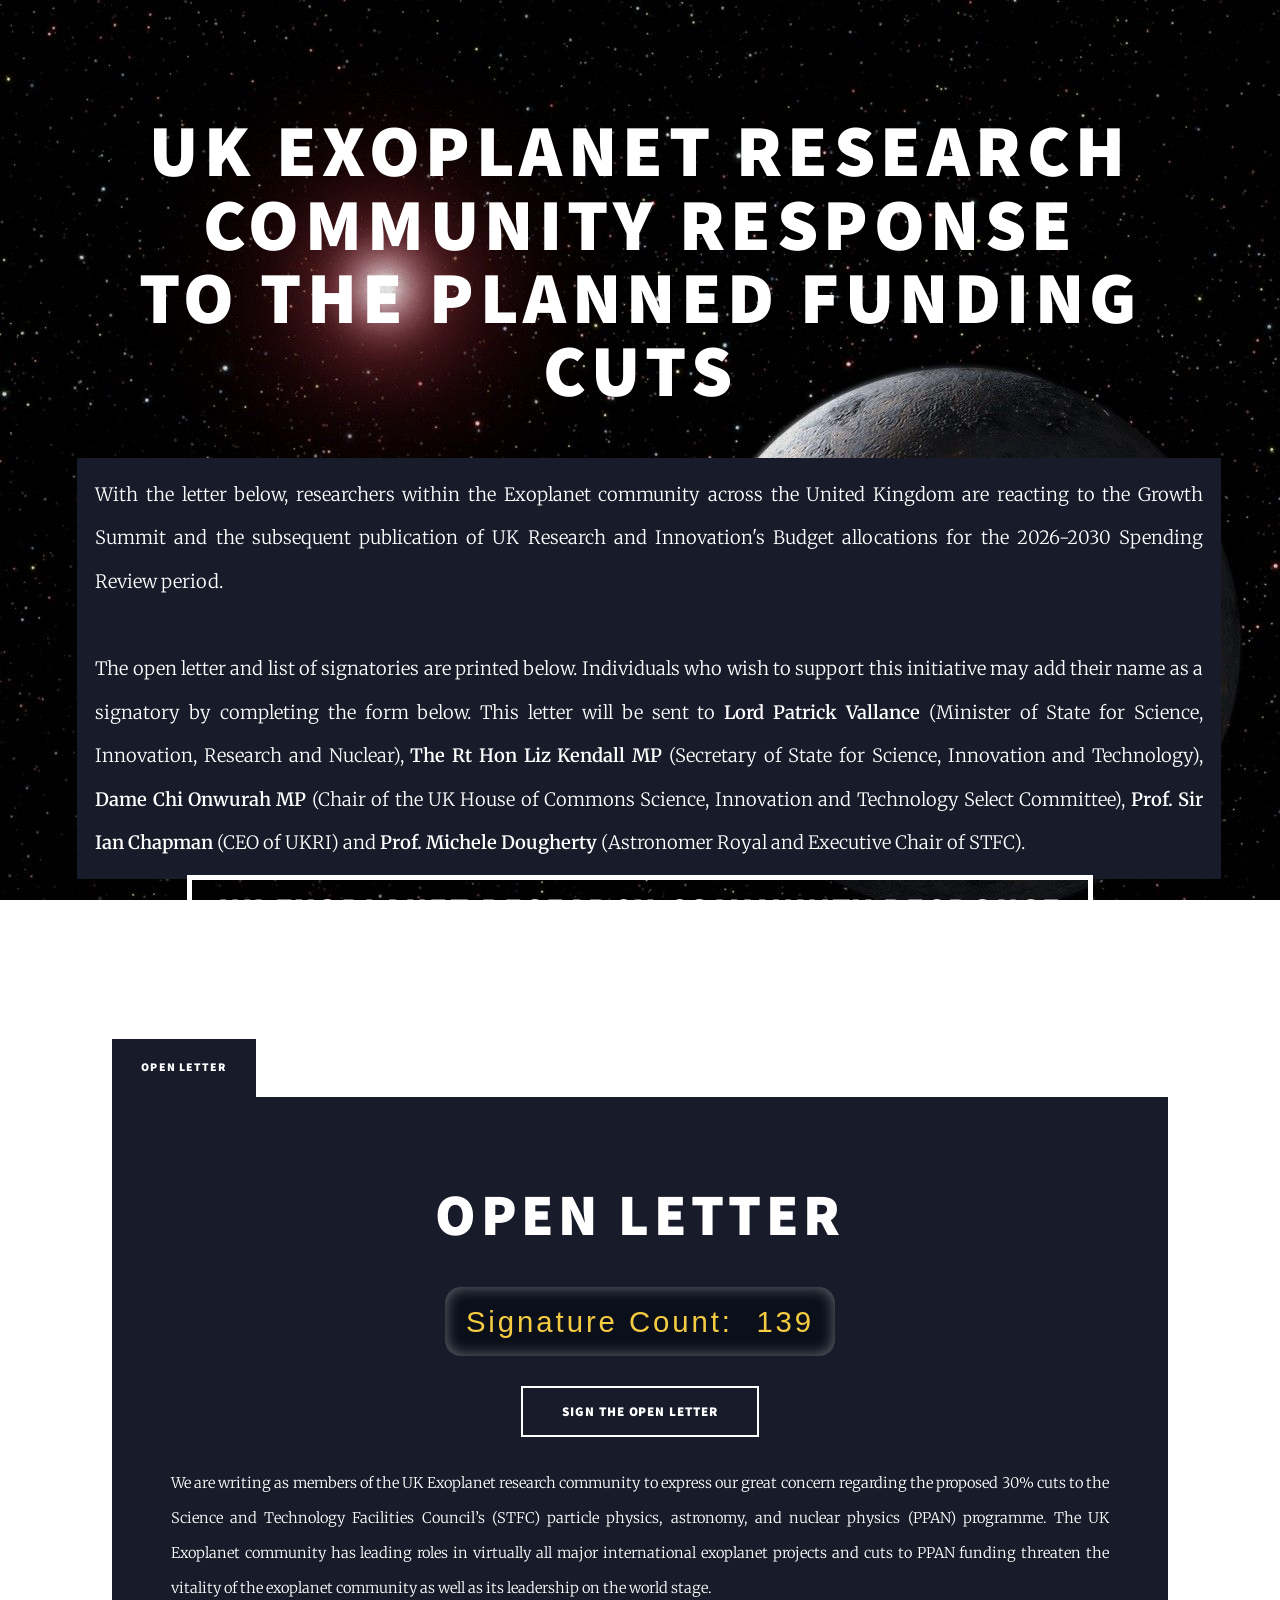
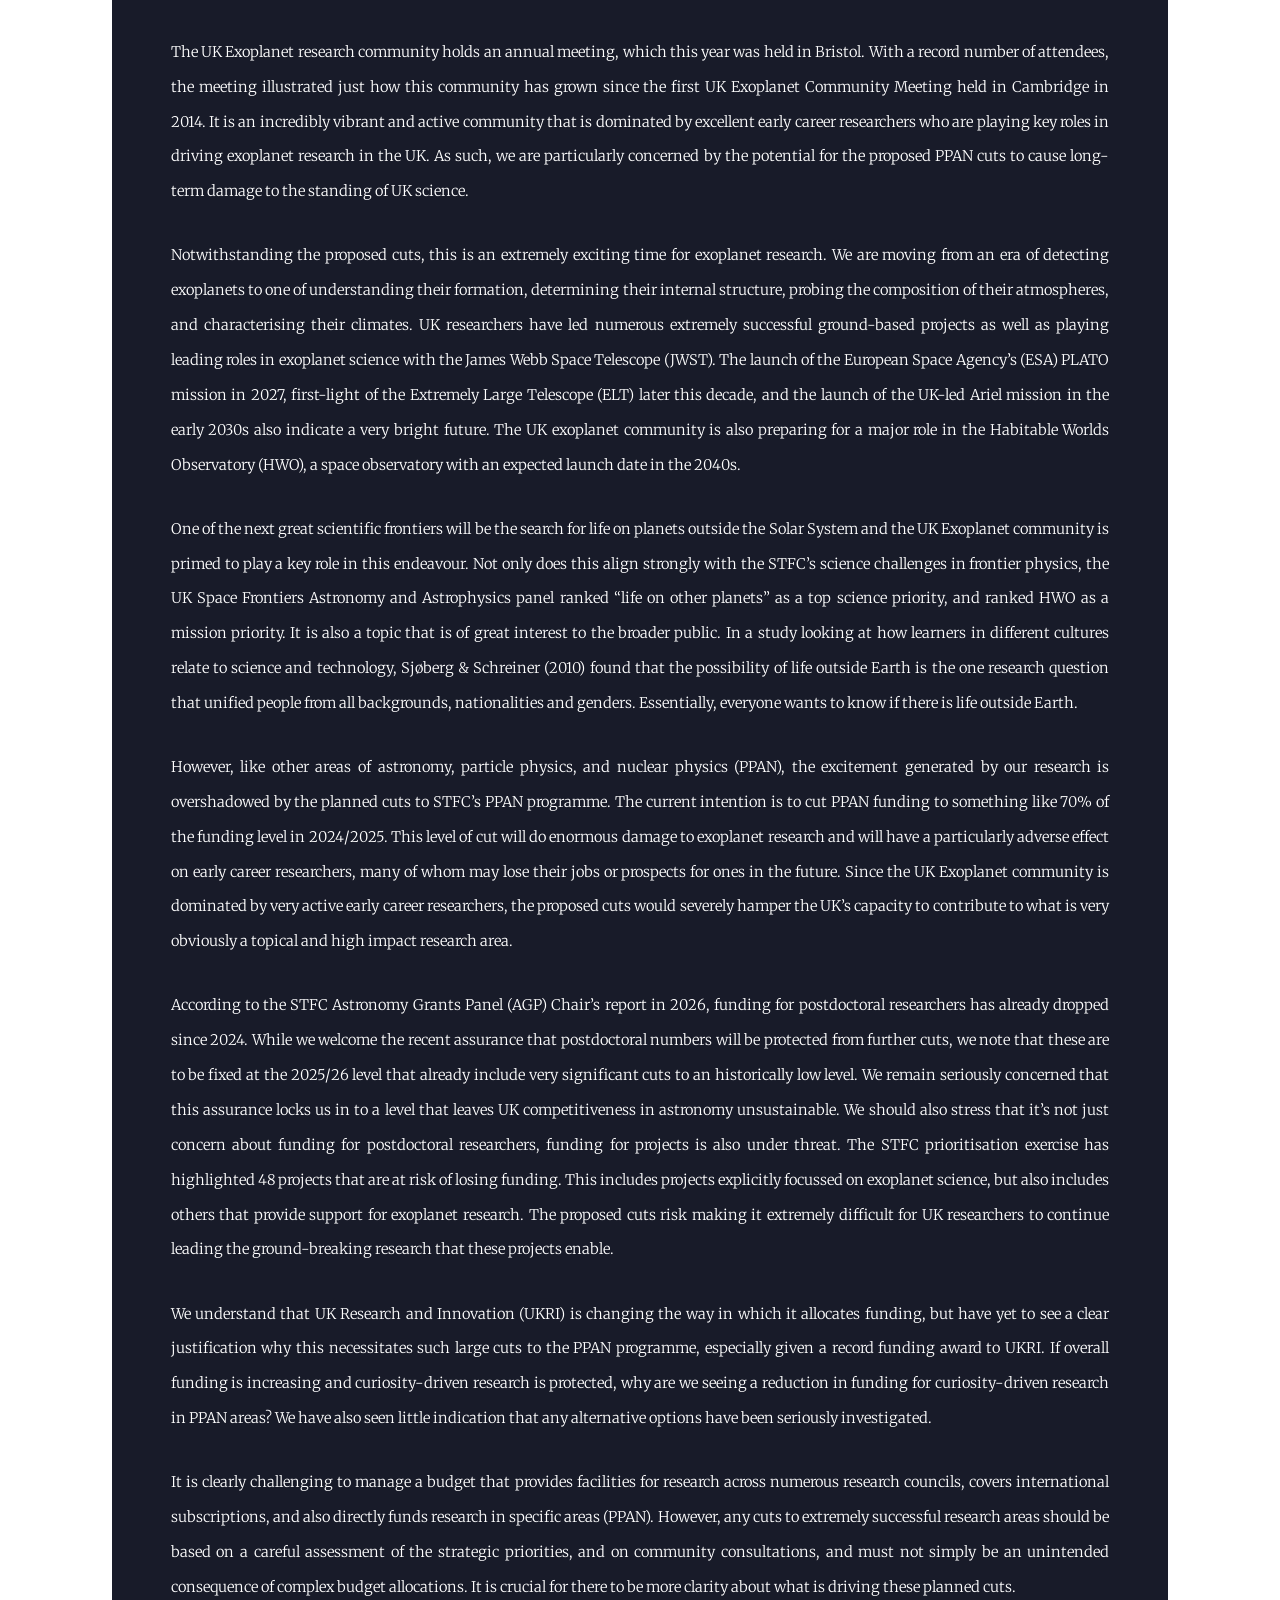
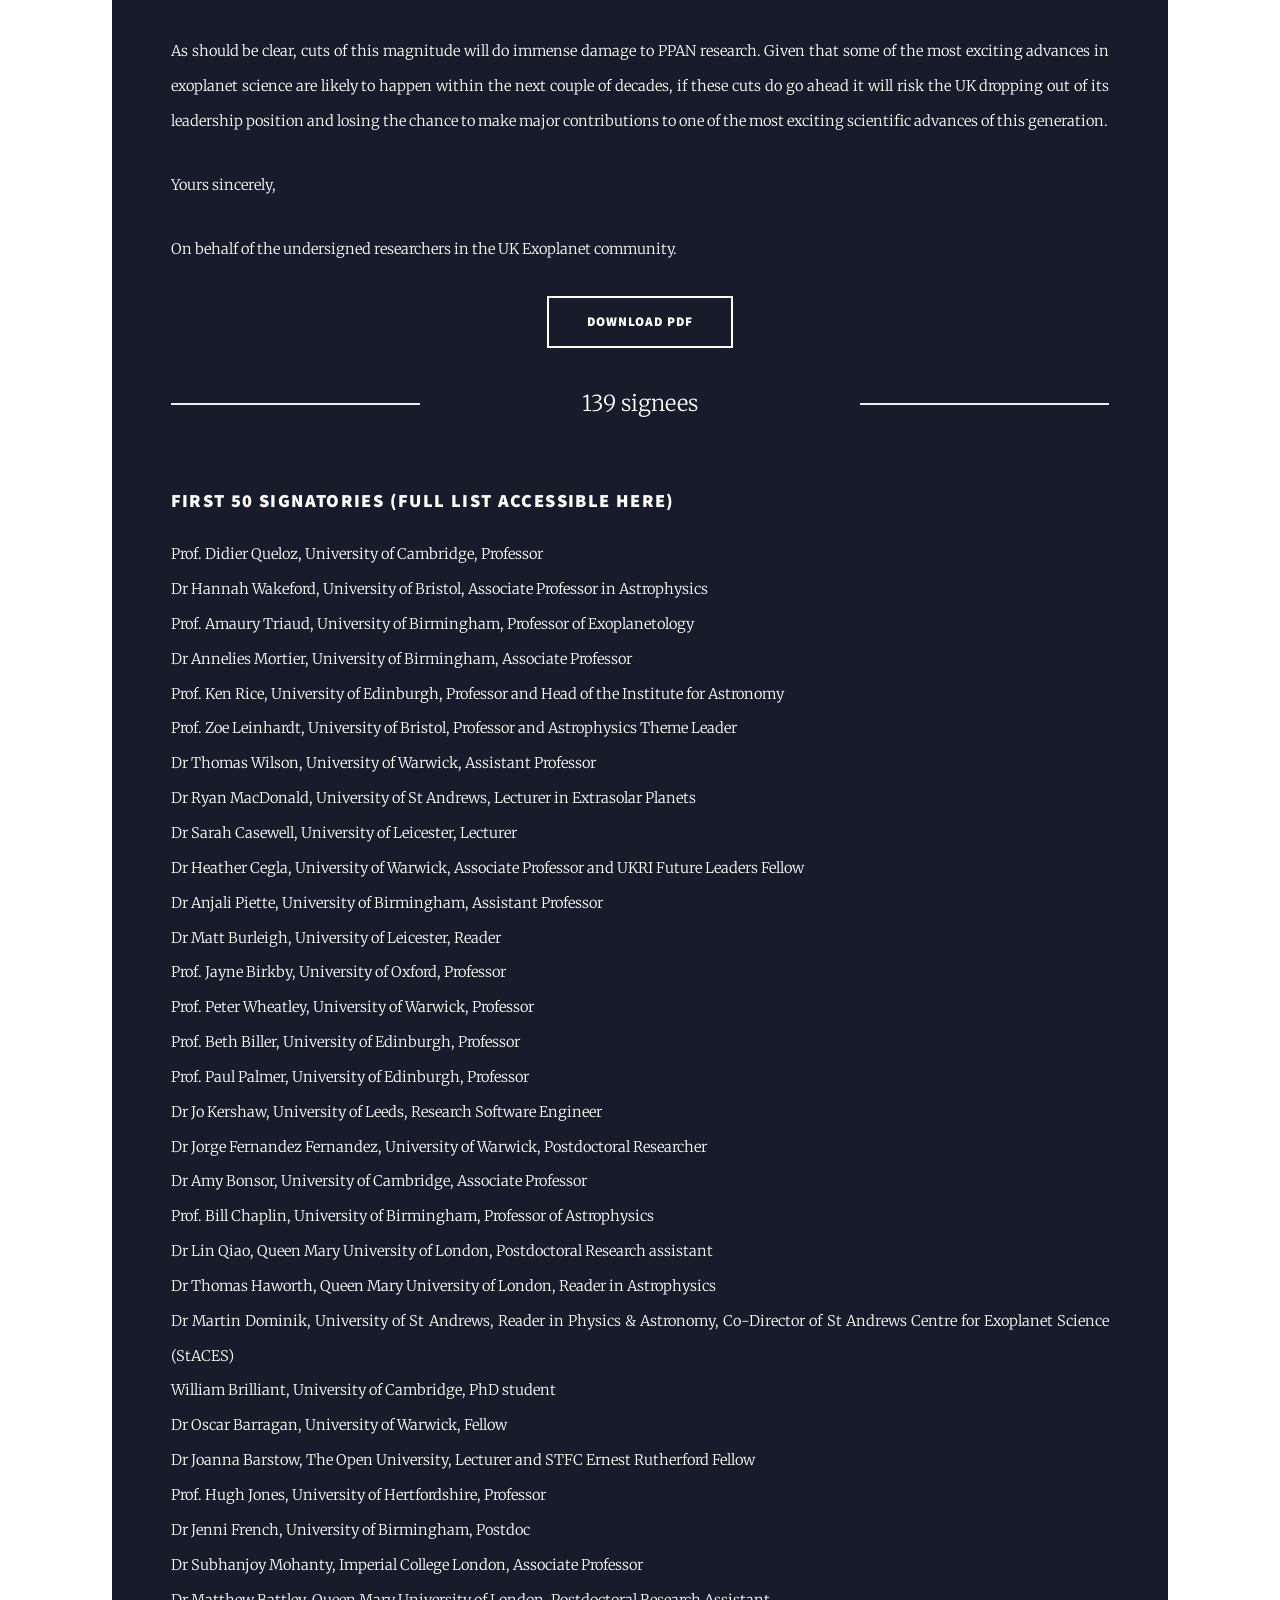
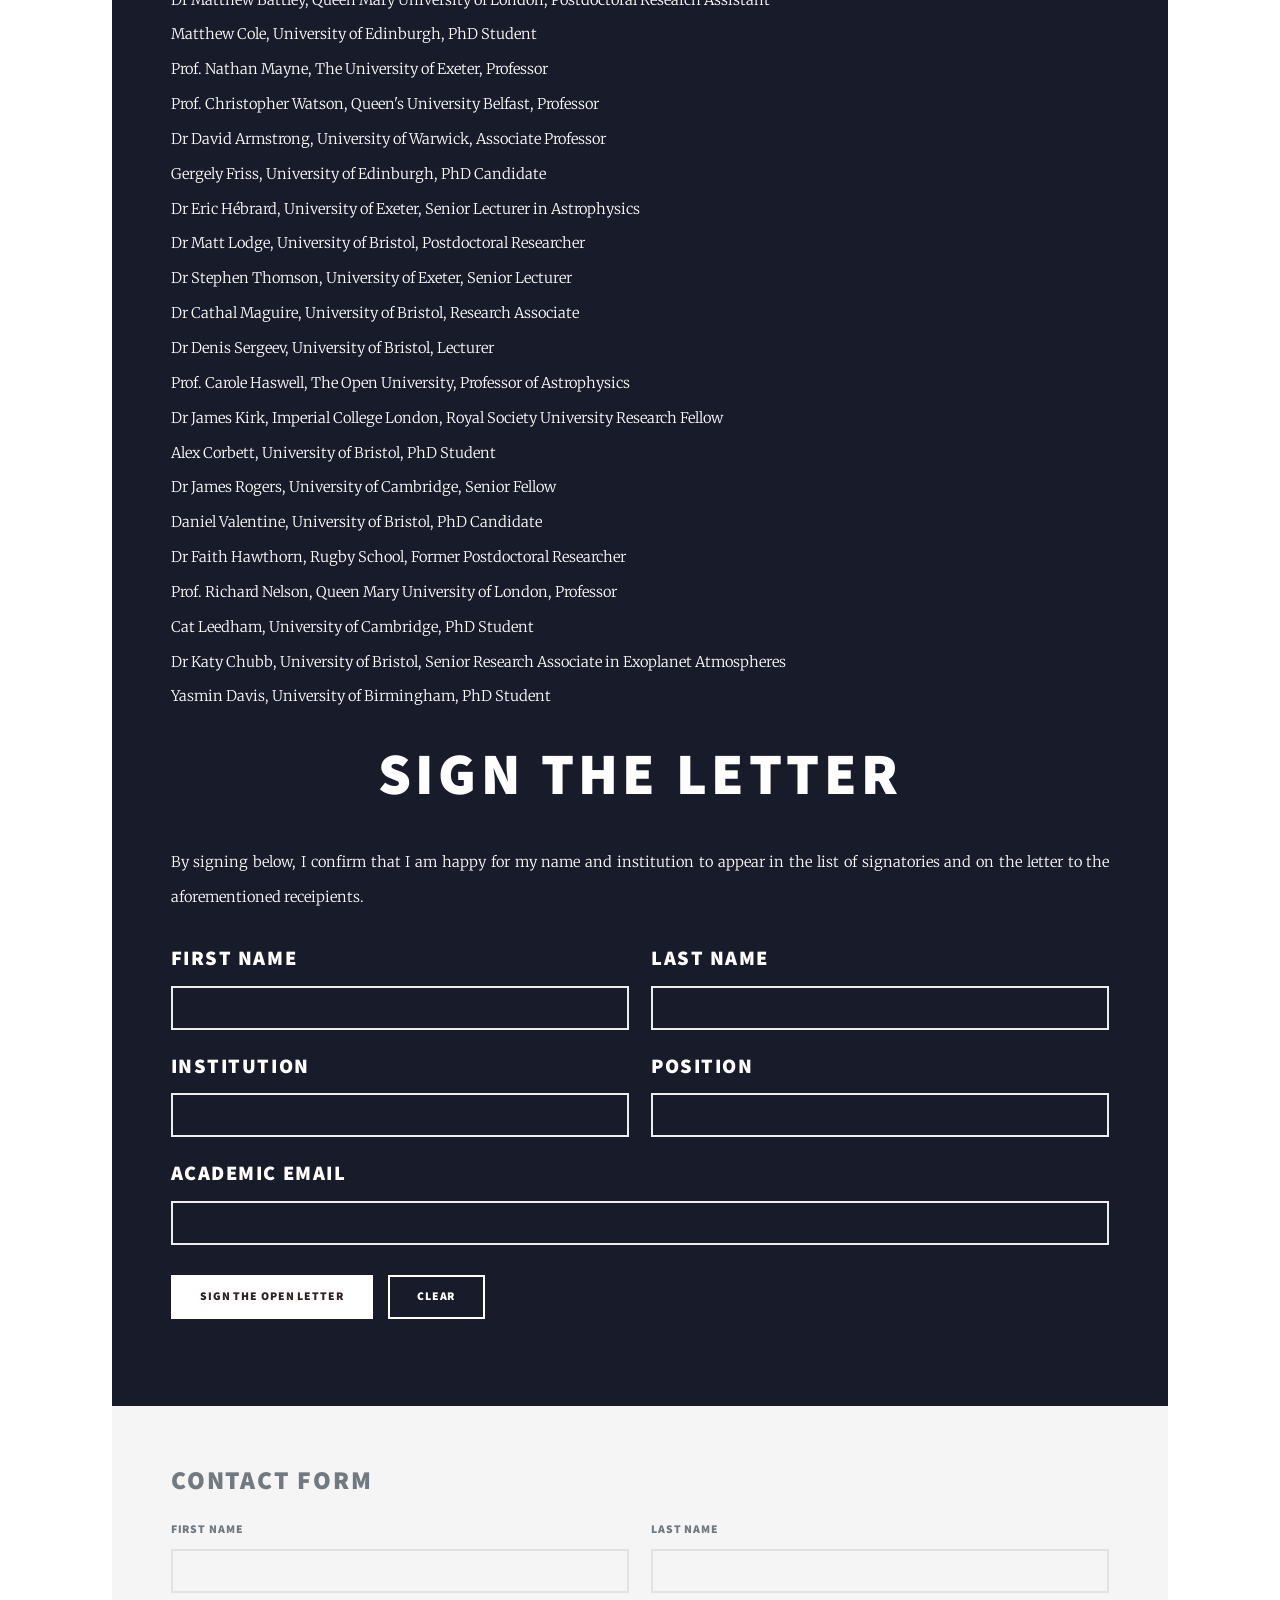
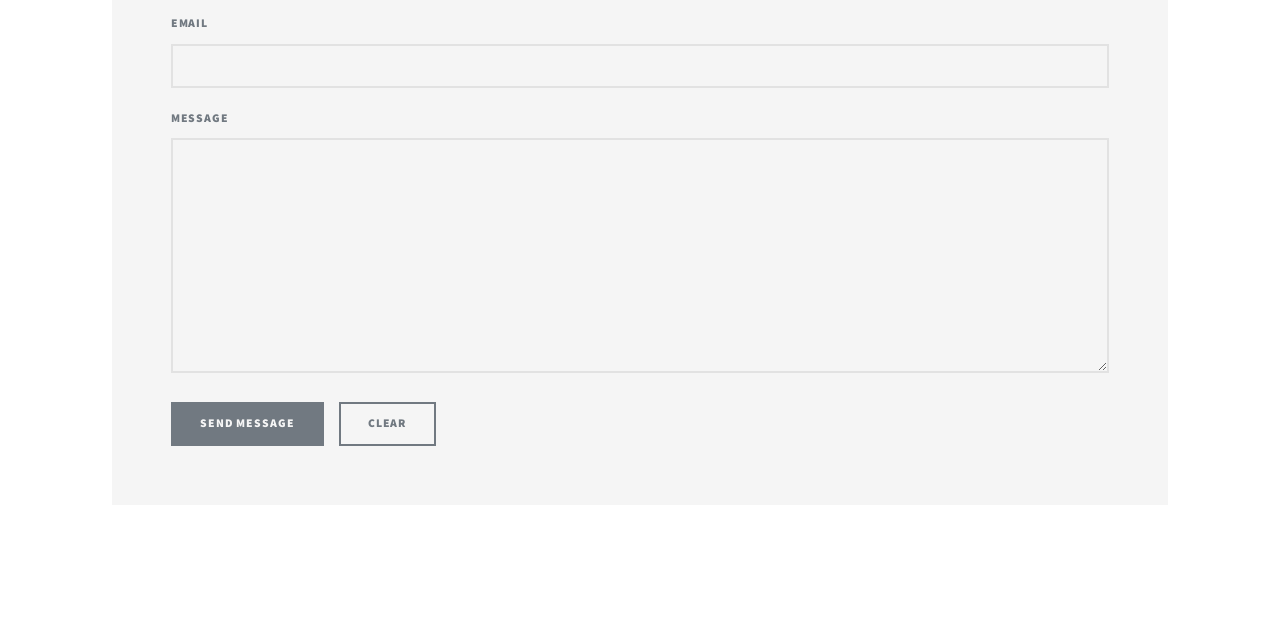
==== commit fd9daae2: "Update index.html" ====
--- a/index.html
+++ b/index.html
@@ -64,7 +64,7 @@
 									Signature Count:<span id="ledCount">000</span>
 									</div>
 									<script>
-									const target = 138;
+									const target = 139;
 									const el = document.getElementById("ledCount");
 									const start = performance.now();
 									const duration = 1800;
@@ -122,7 +122,7 @@
 								<p></p>
 								<section class="post">
 								<header class="major">
-									<span class="date">138 signees</span>
+									<span class="date">139 signees</span>
 								</header>
 								<h3>First 50 signatories (Full List <a href="https://uk-exoplanet-openletter.github.io/generic.html">Accessible Here</a>)</h3>
 
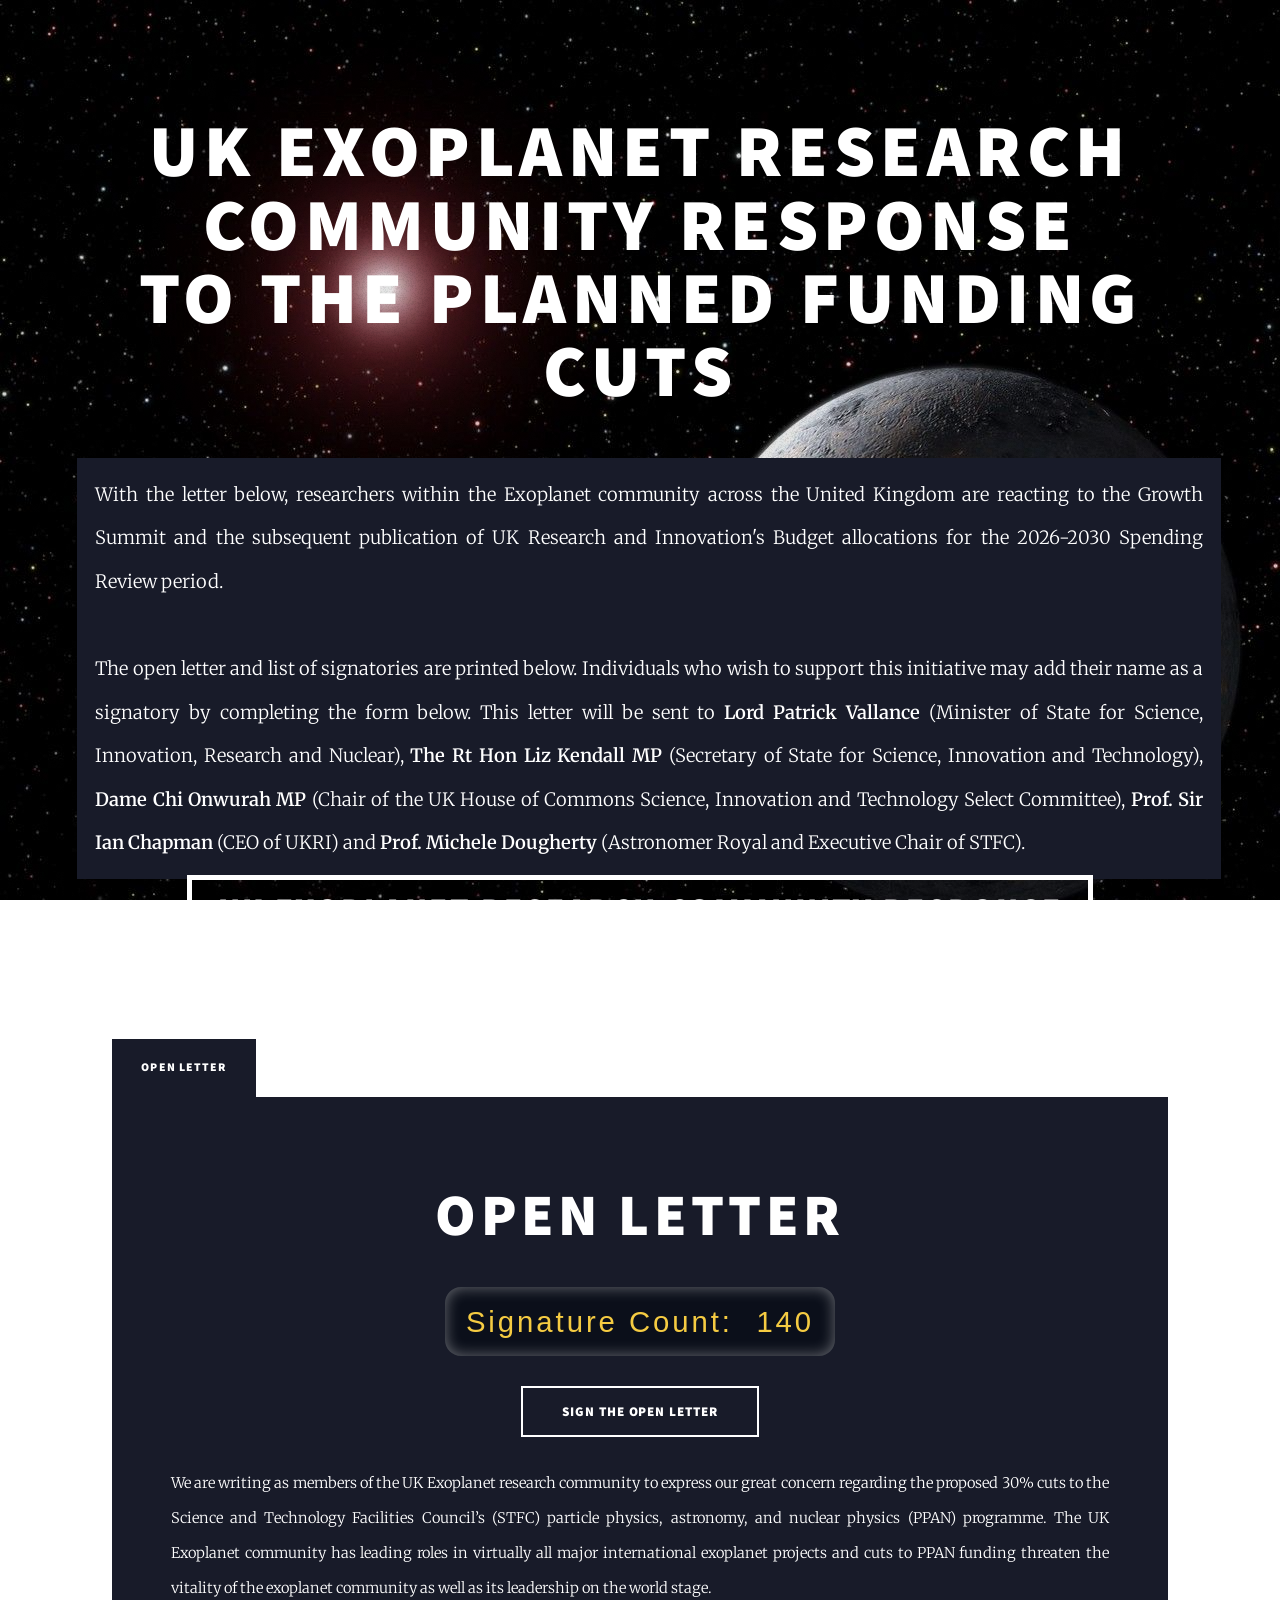
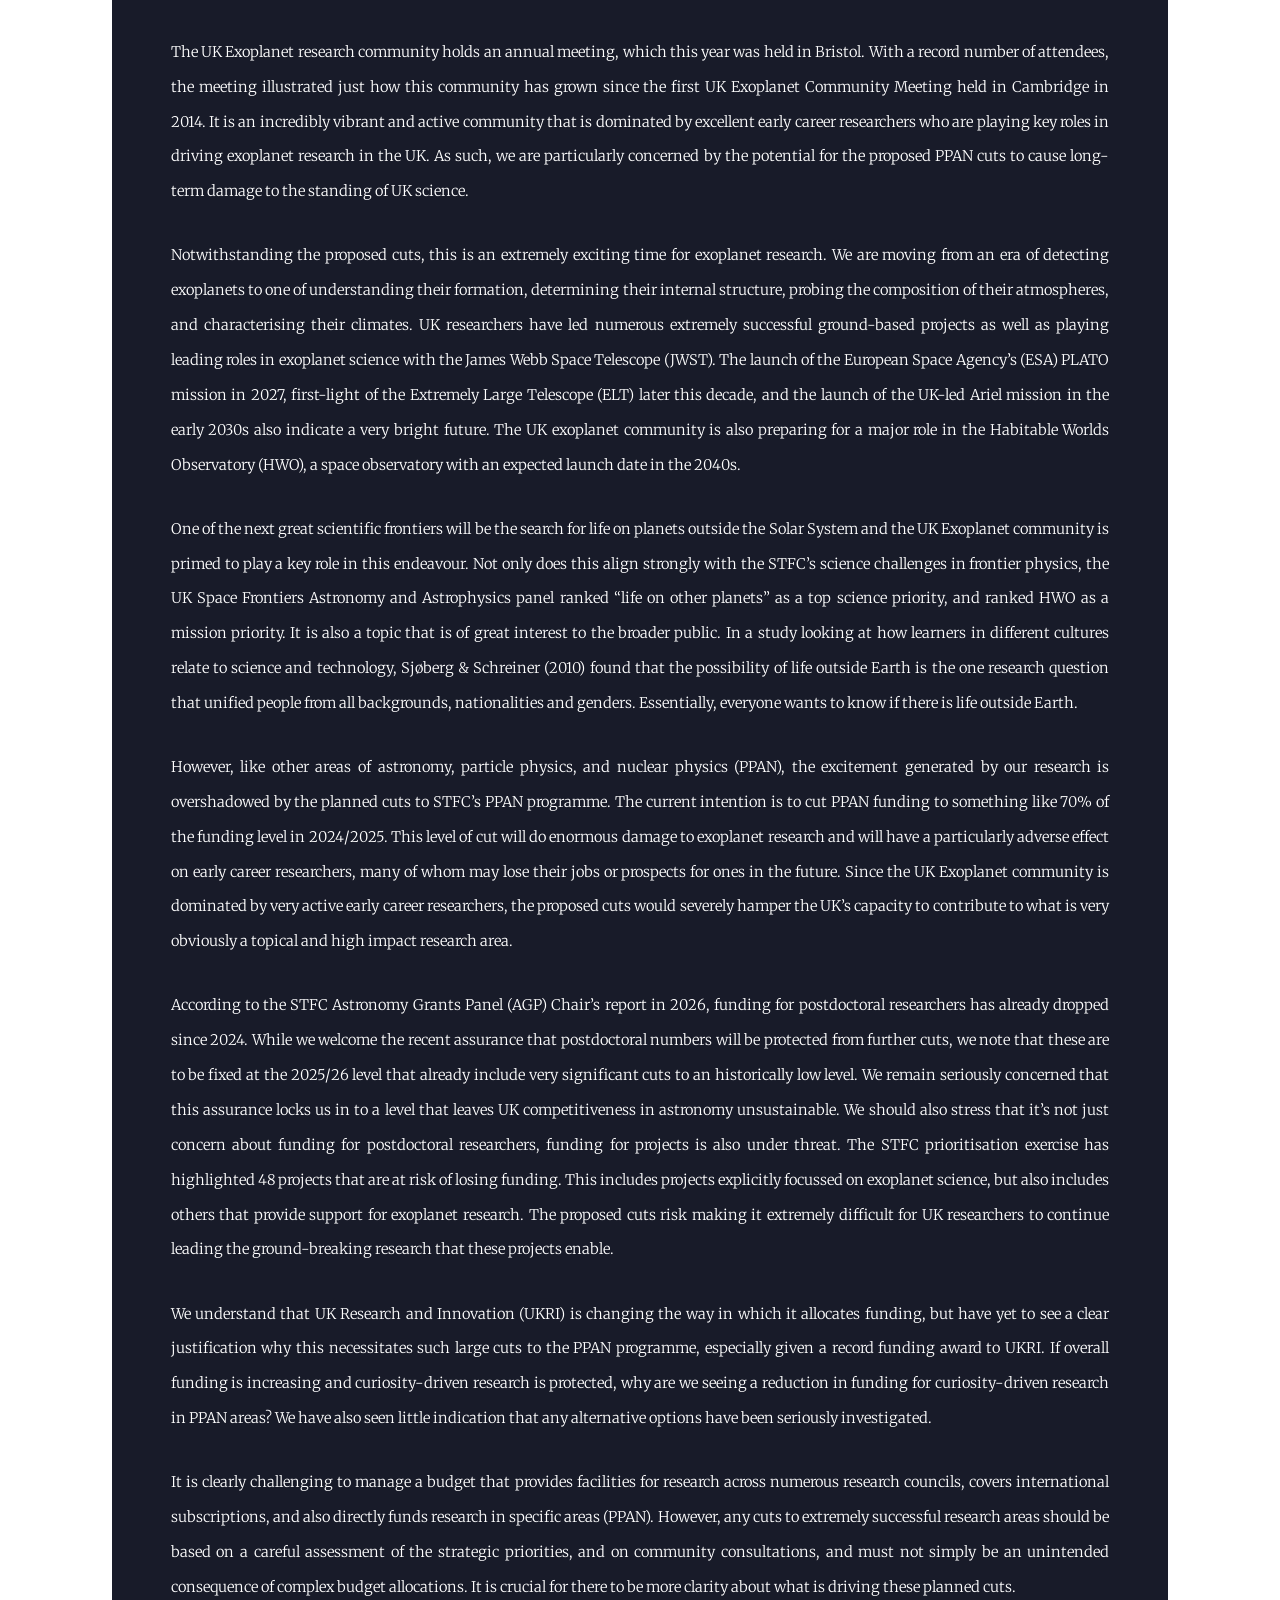
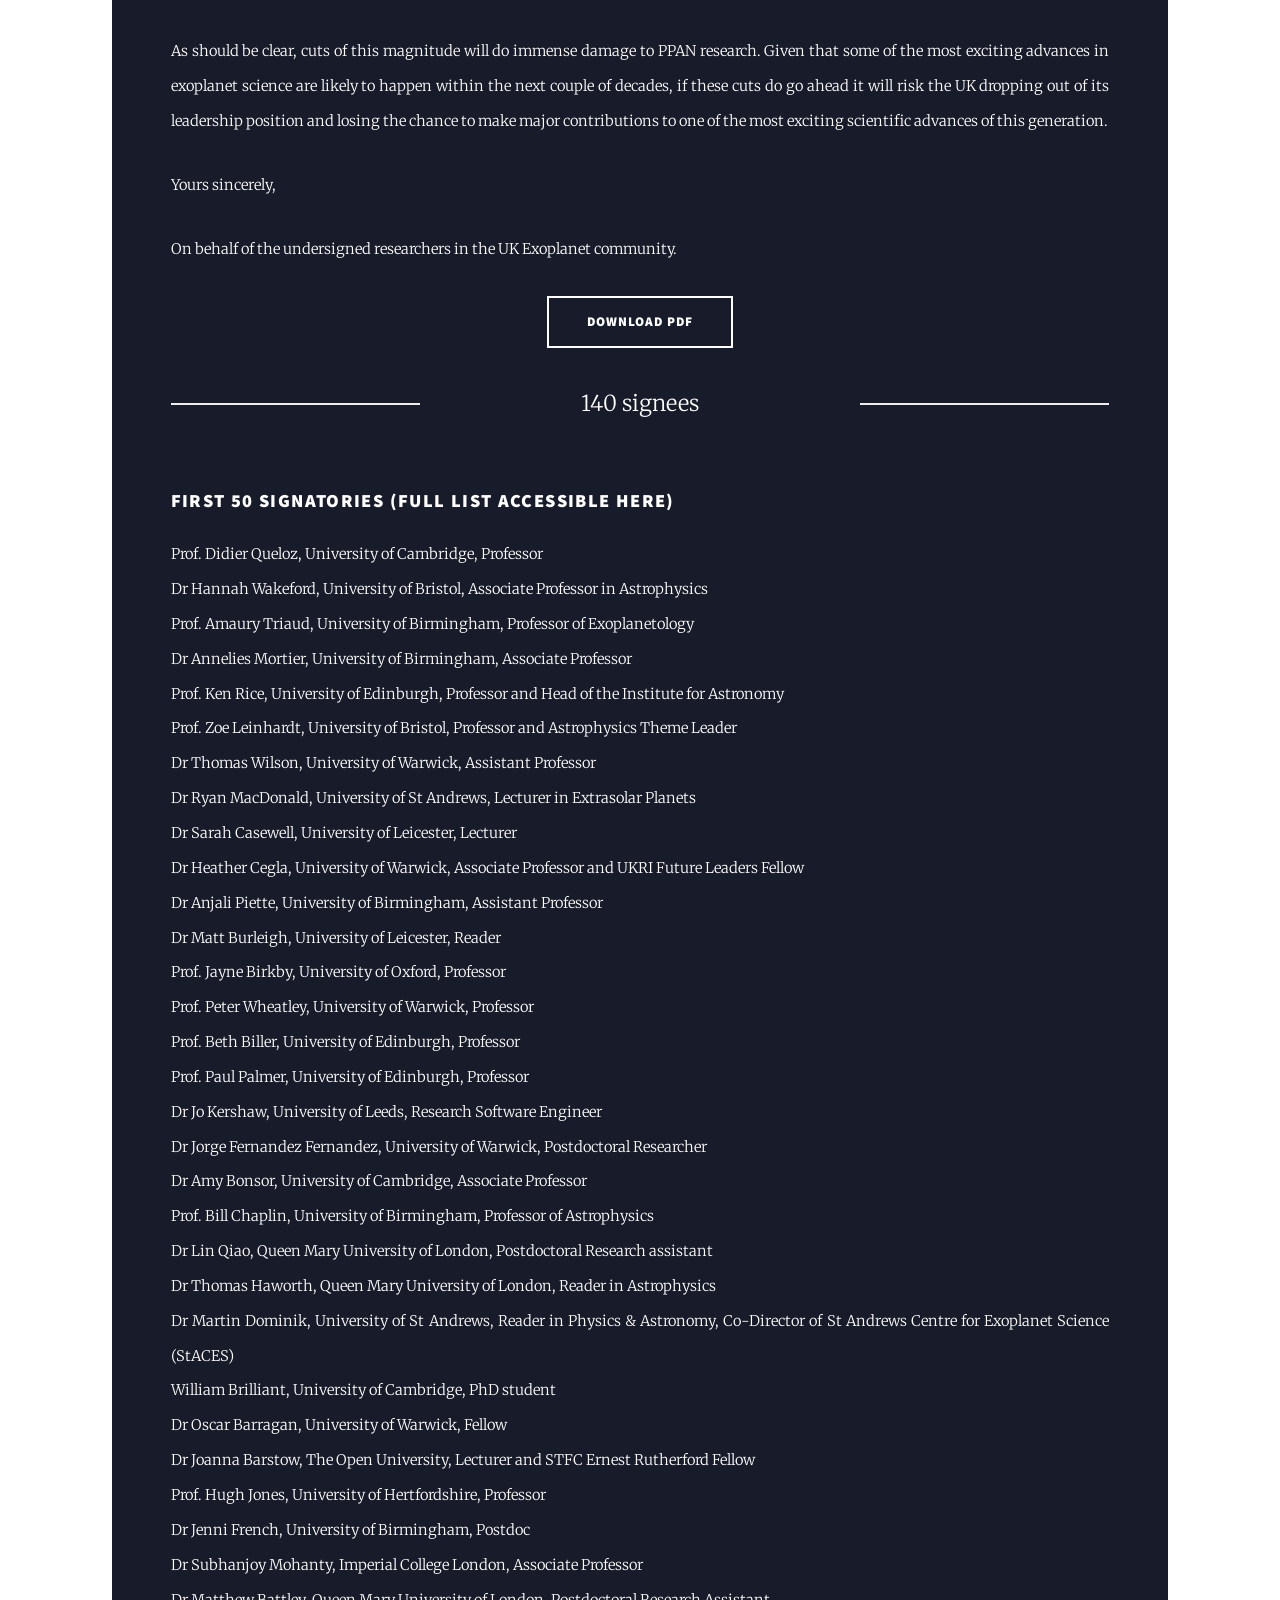
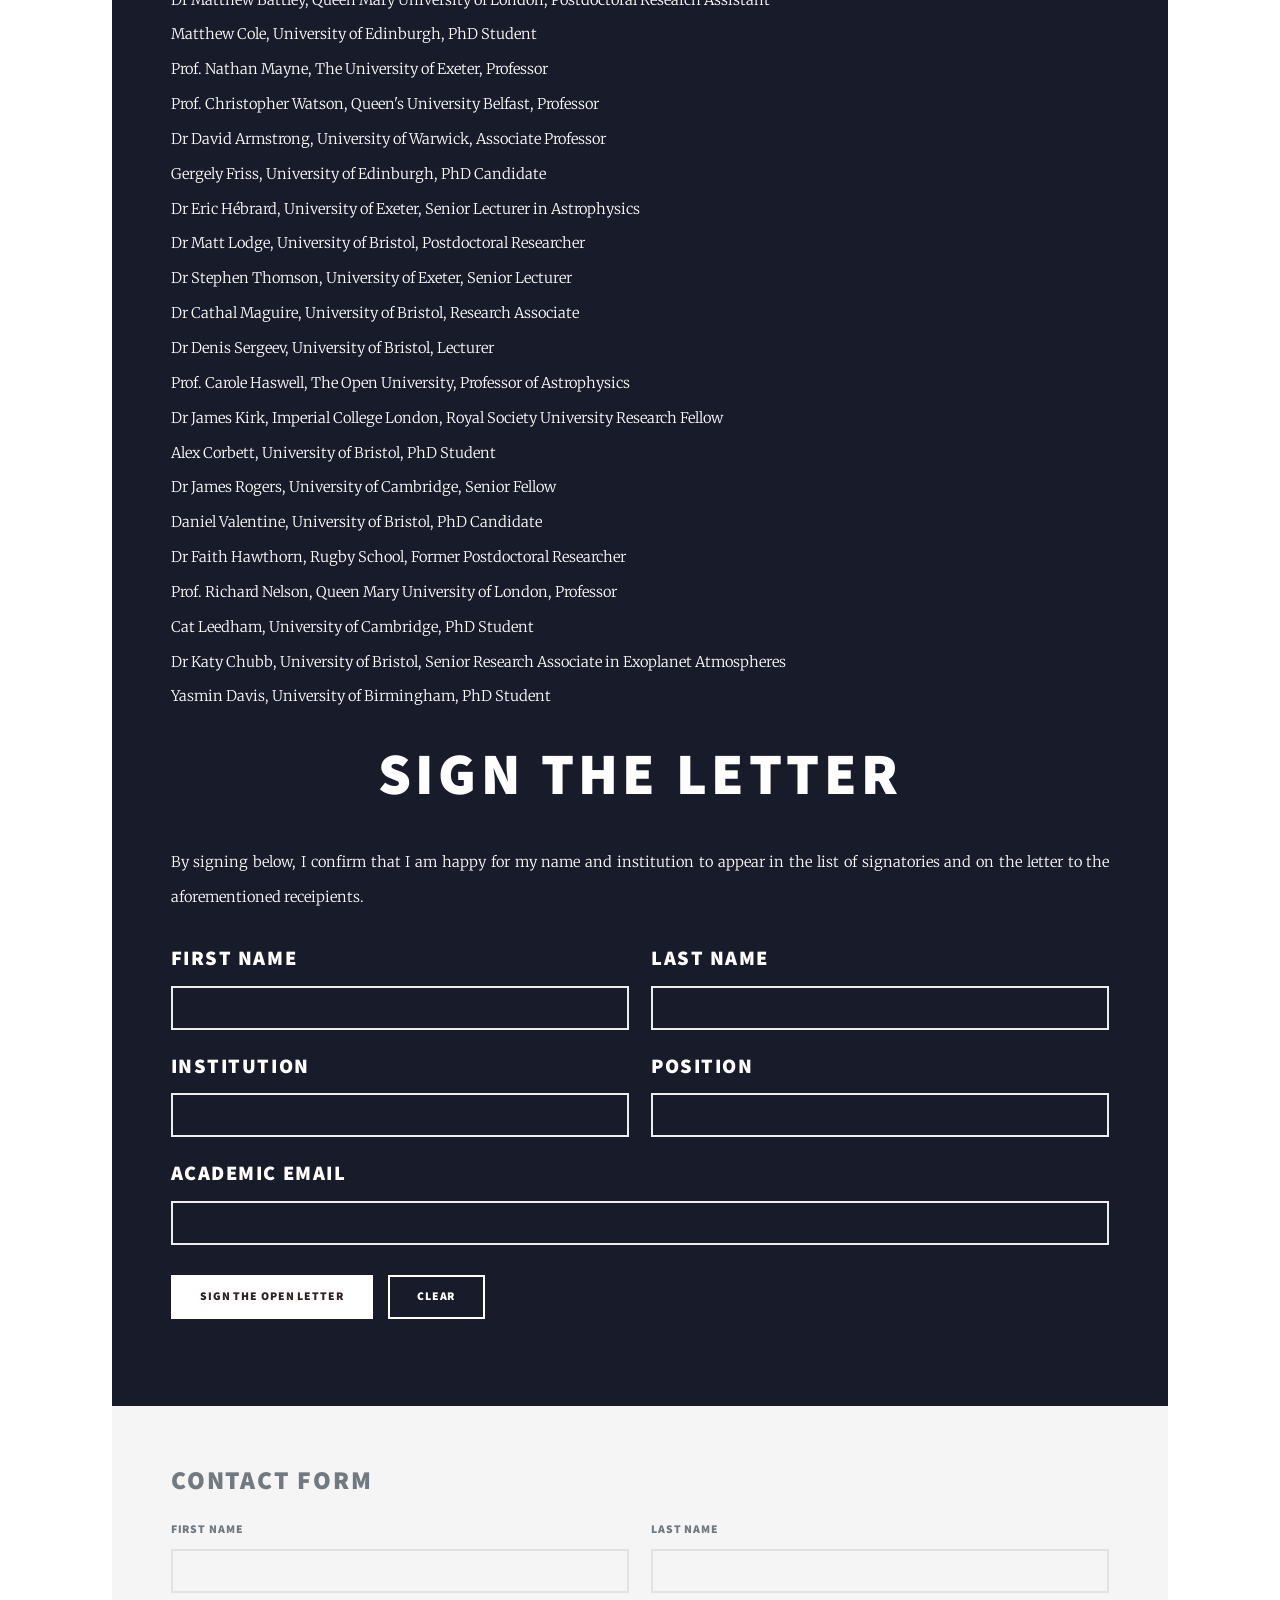
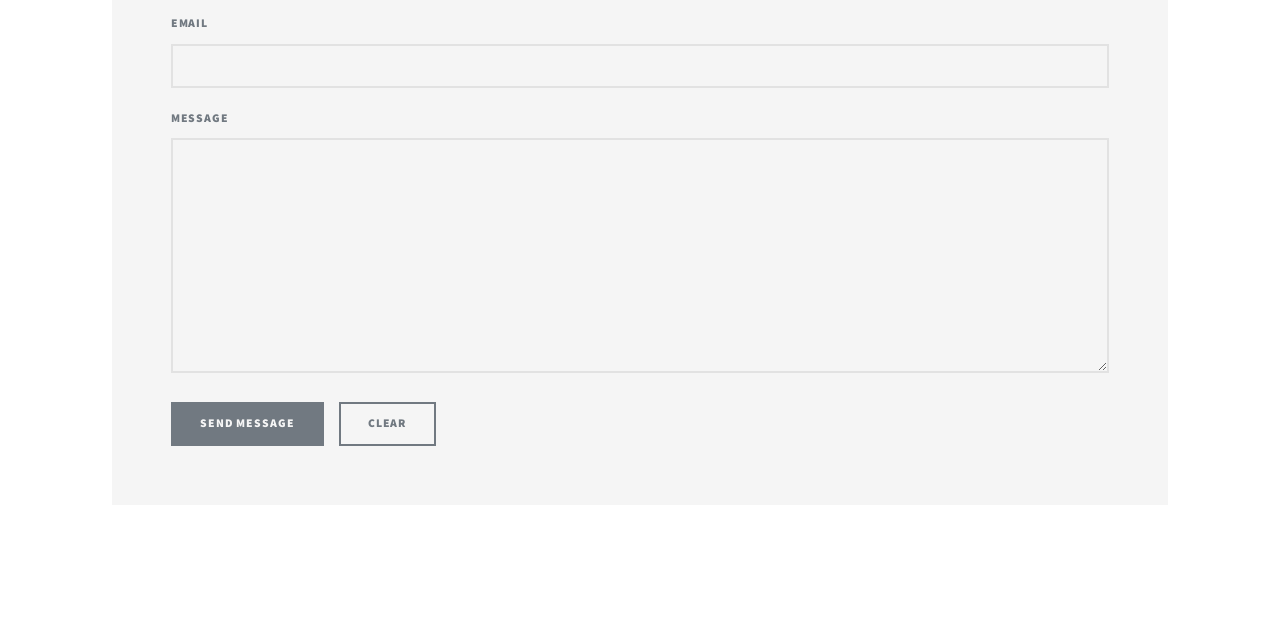
==== commit f337d487: "Update index.html" ====
--- a/index.html
+++ b/index.html
@@ -64,7 +64,7 @@
 									Signature Count:<span id="ledCount">000</span>
 									</div>
 									<script>
-									const target = 139;
+									const target = 140;
 									const el = document.getElementById("ledCount");
 									const start = performance.now();
 									const duration = 1800;
@@ -122,7 +122,7 @@
 								<p></p>
 								<section class="post">
 								<header class="major">
-									<span class="date">139 signees</span>
+									<span class="date">140 signees</span>
 								</header>
 								<h3>First 50 signatories (Full List <a href="https://uk-exoplanet-openletter.github.io/generic.html">Accessible Here</a>)</h3>
 
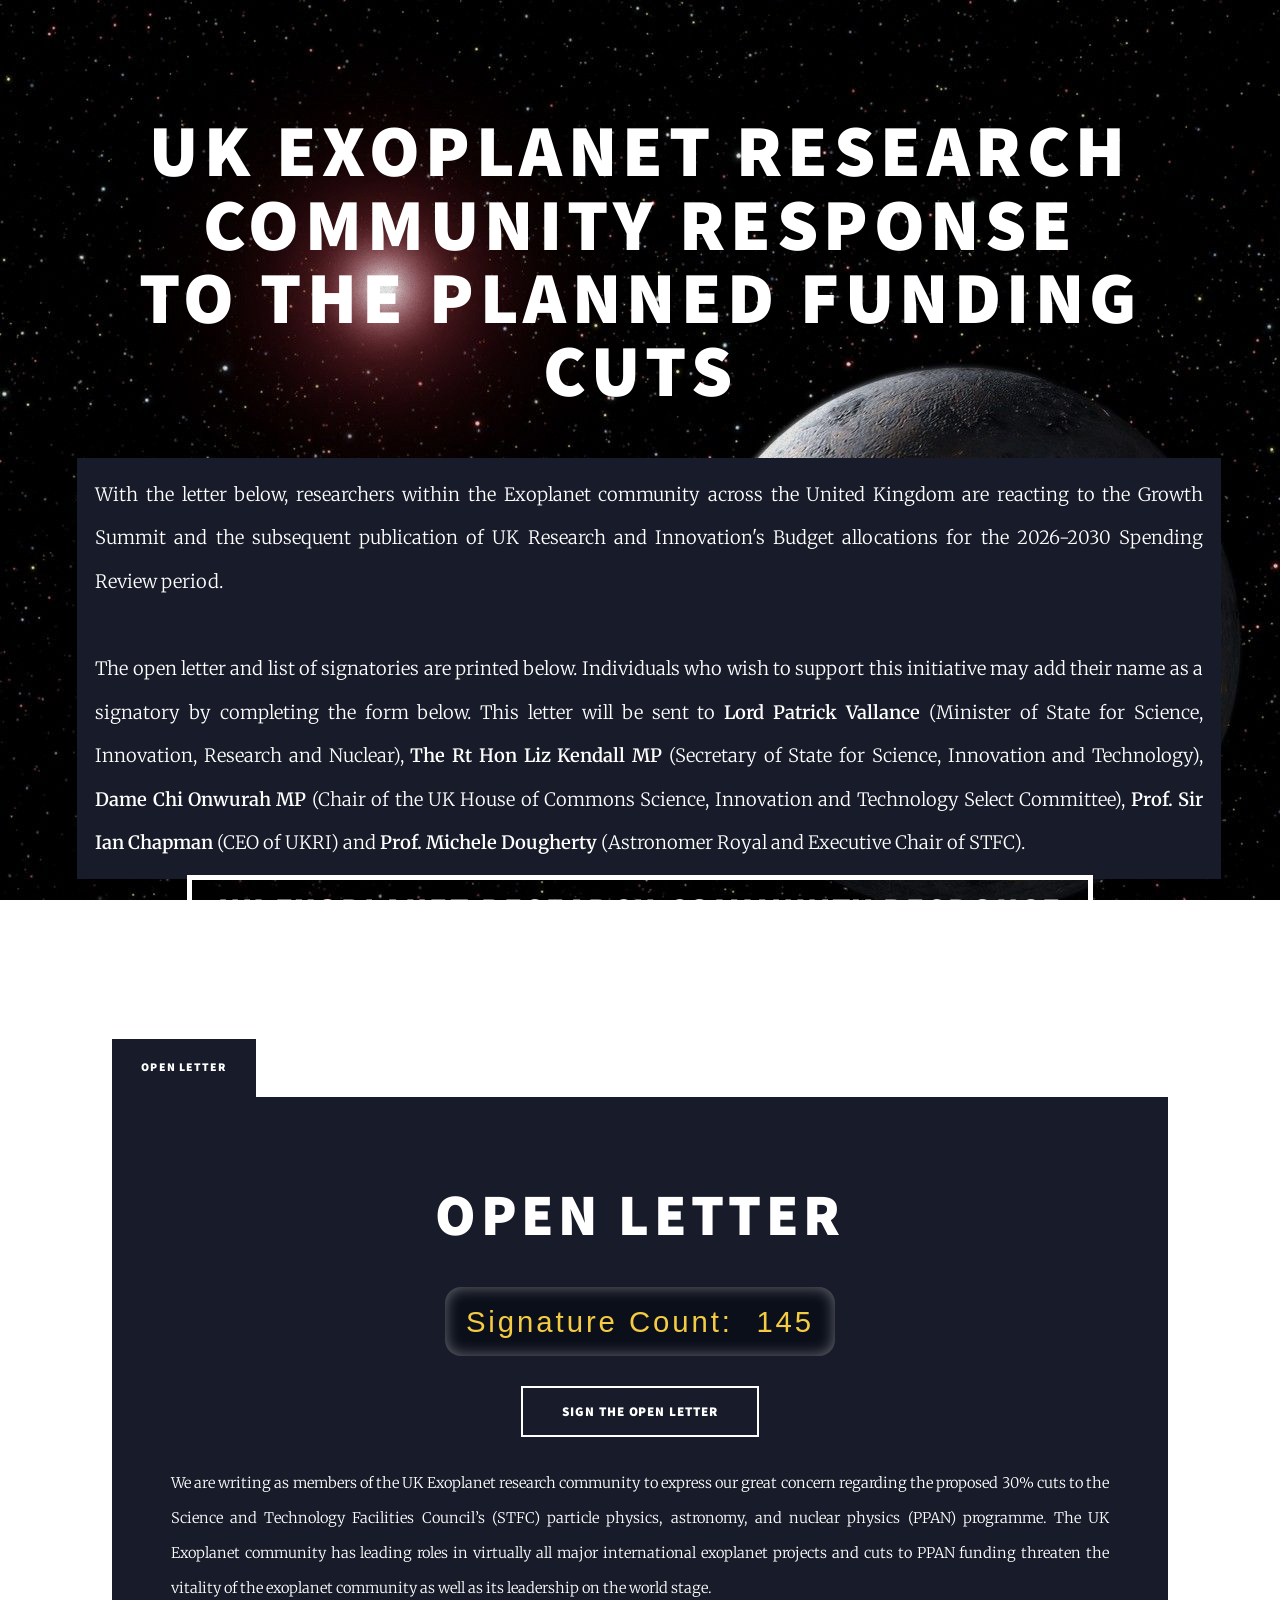
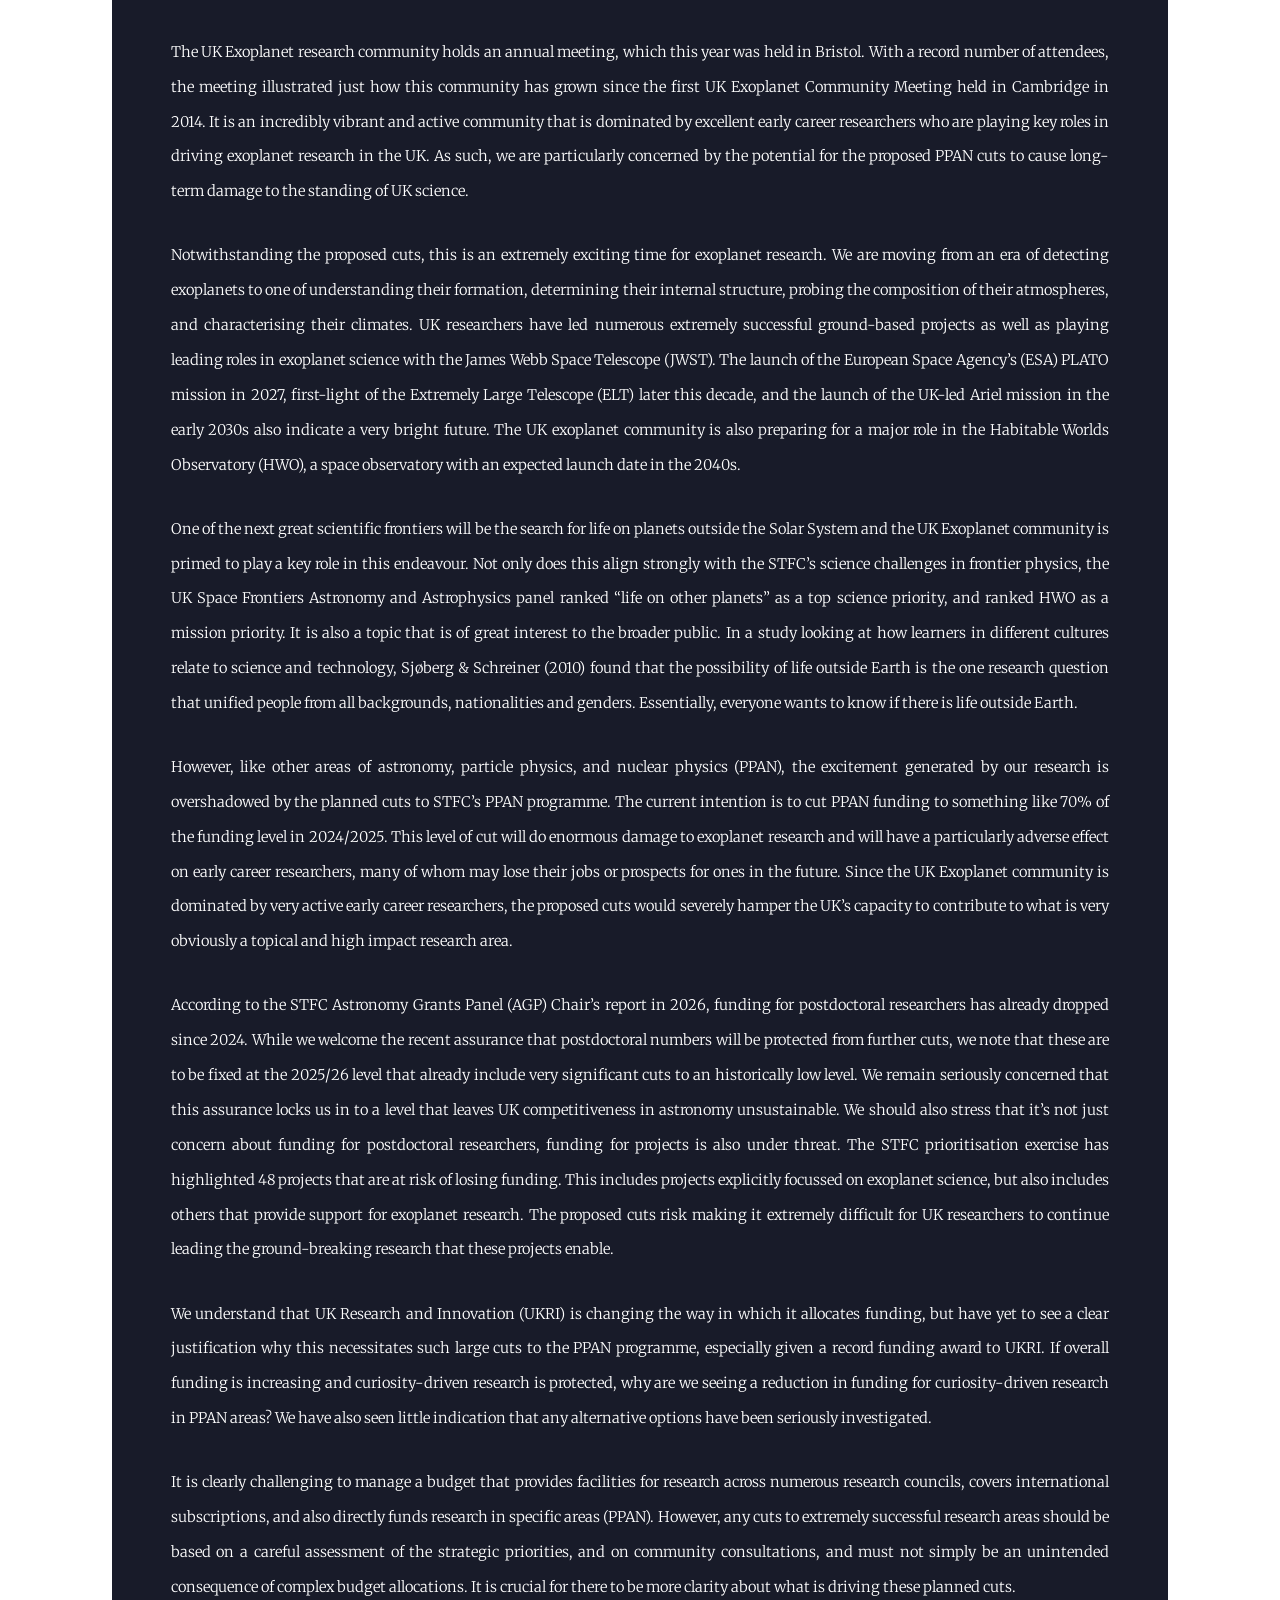
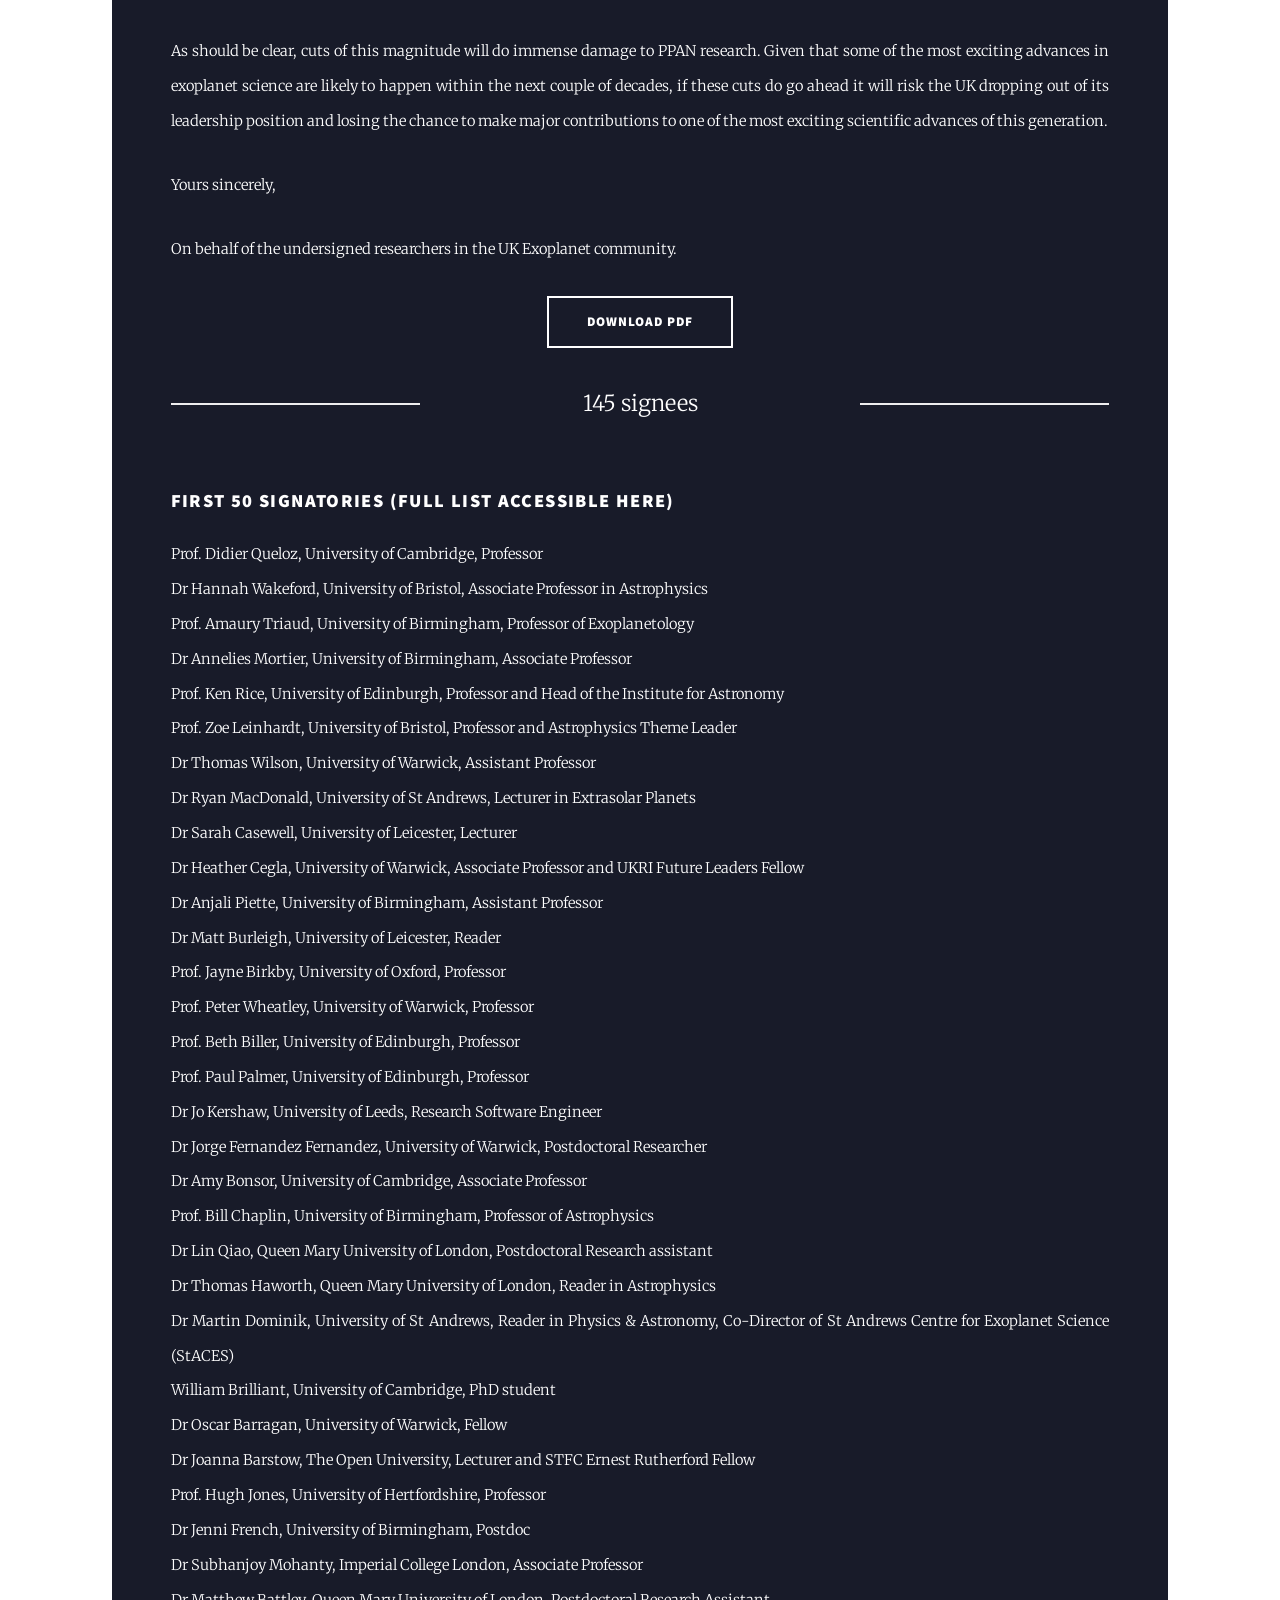
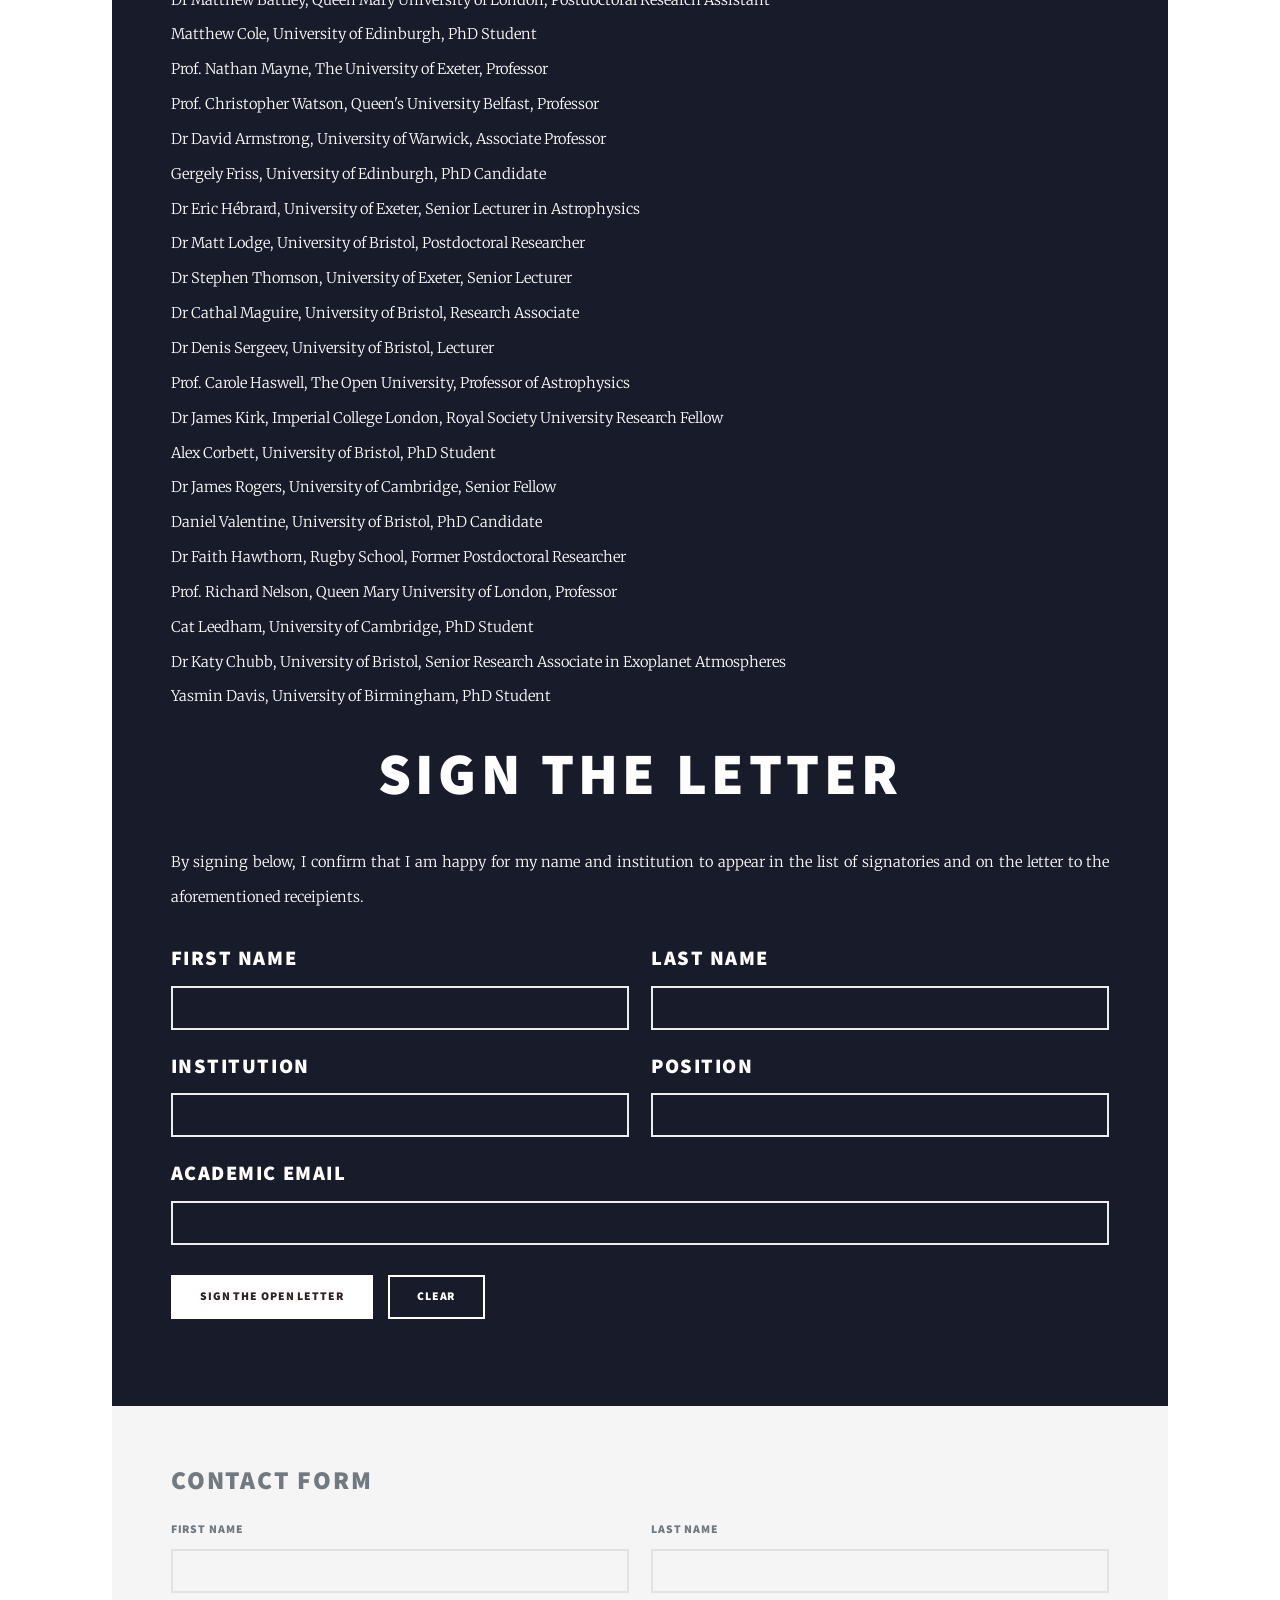
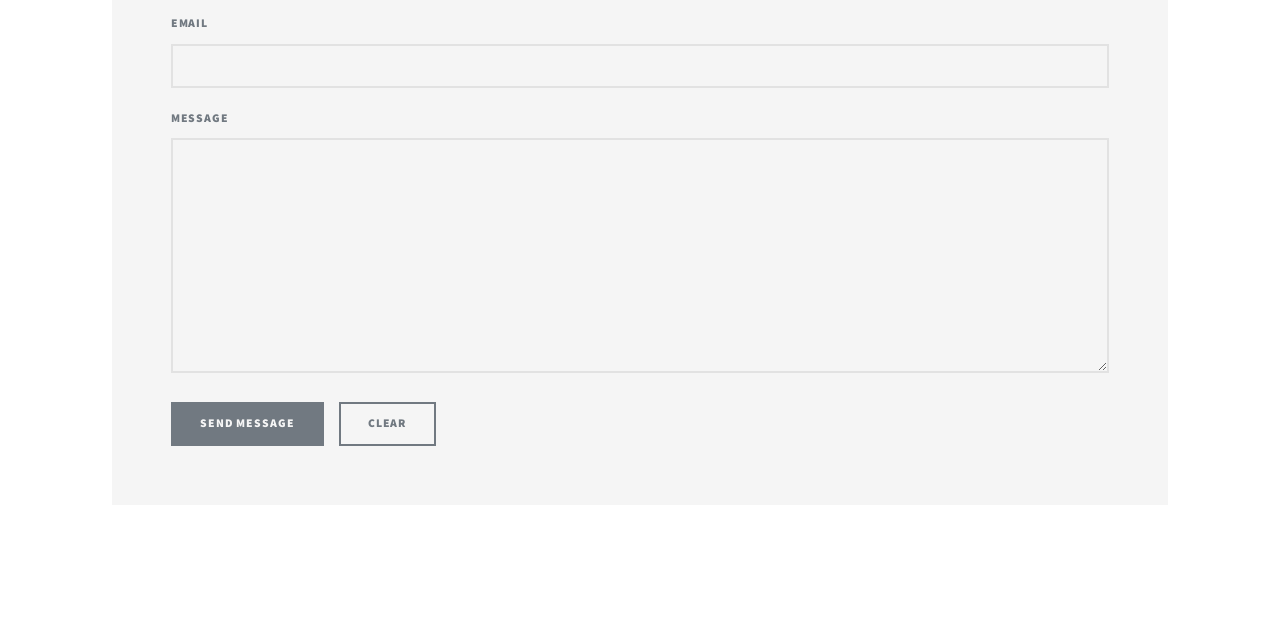
==== commit c8001f51: "Update index.html" ====
--- a/index.html
+++ b/index.html
@@ -64,7 +64,7 @@
 									Signature Count:<span id="ledCount">000</span>
 									</div>
 									<script>
-									const target = 140;
+									const target = 145;
 									const el = document.getElementById("ledCount");
 									const start = performance.now();
 									const duration = 1800;
@@ -122,7 +122,7 @@
 								<p></p>
 								<section class="post">
 								<header class="major">
-									<span class="date">140 signees</span>
+									<span class="date">145 signees</span>
 								</header>
 								<h3>First 50 signatories (Full List <a href="https://uk-exoplanet-openletter.github.io/generic.html">Accessible Here</a>)</h3>
 
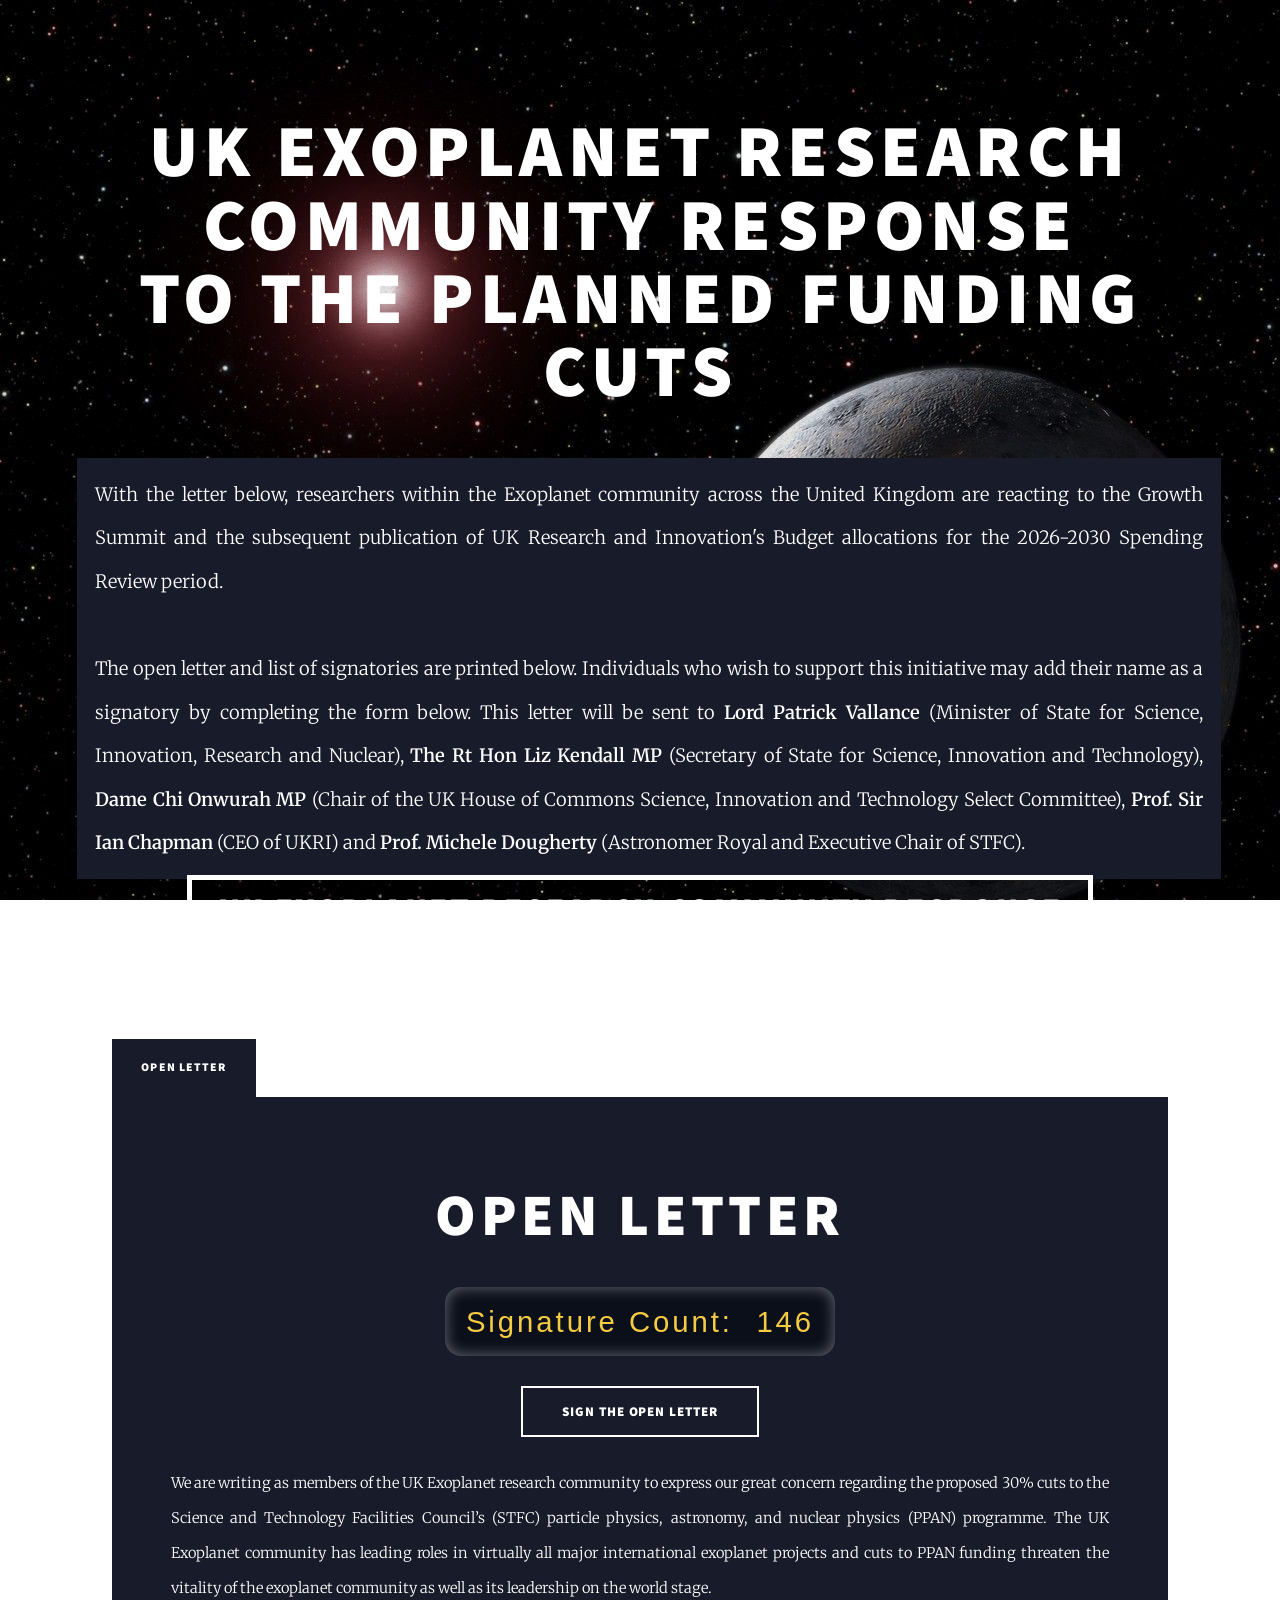
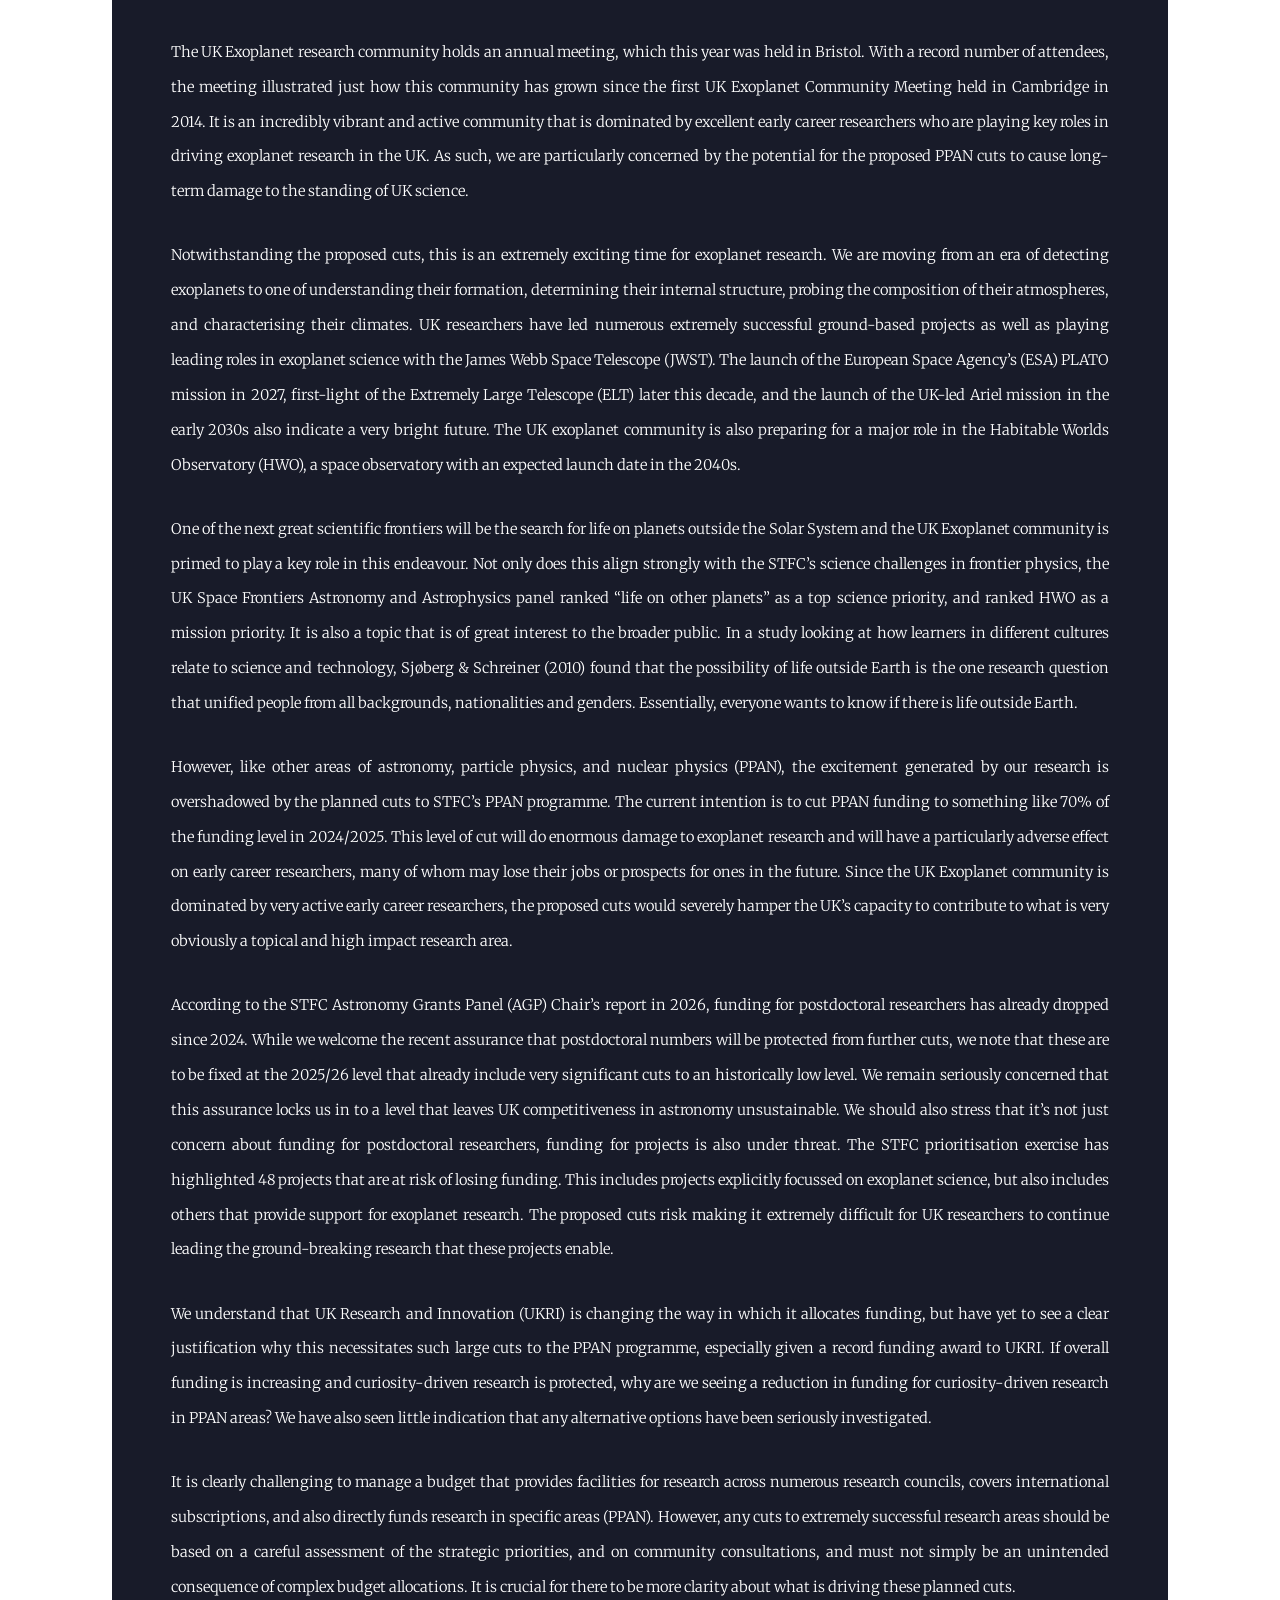
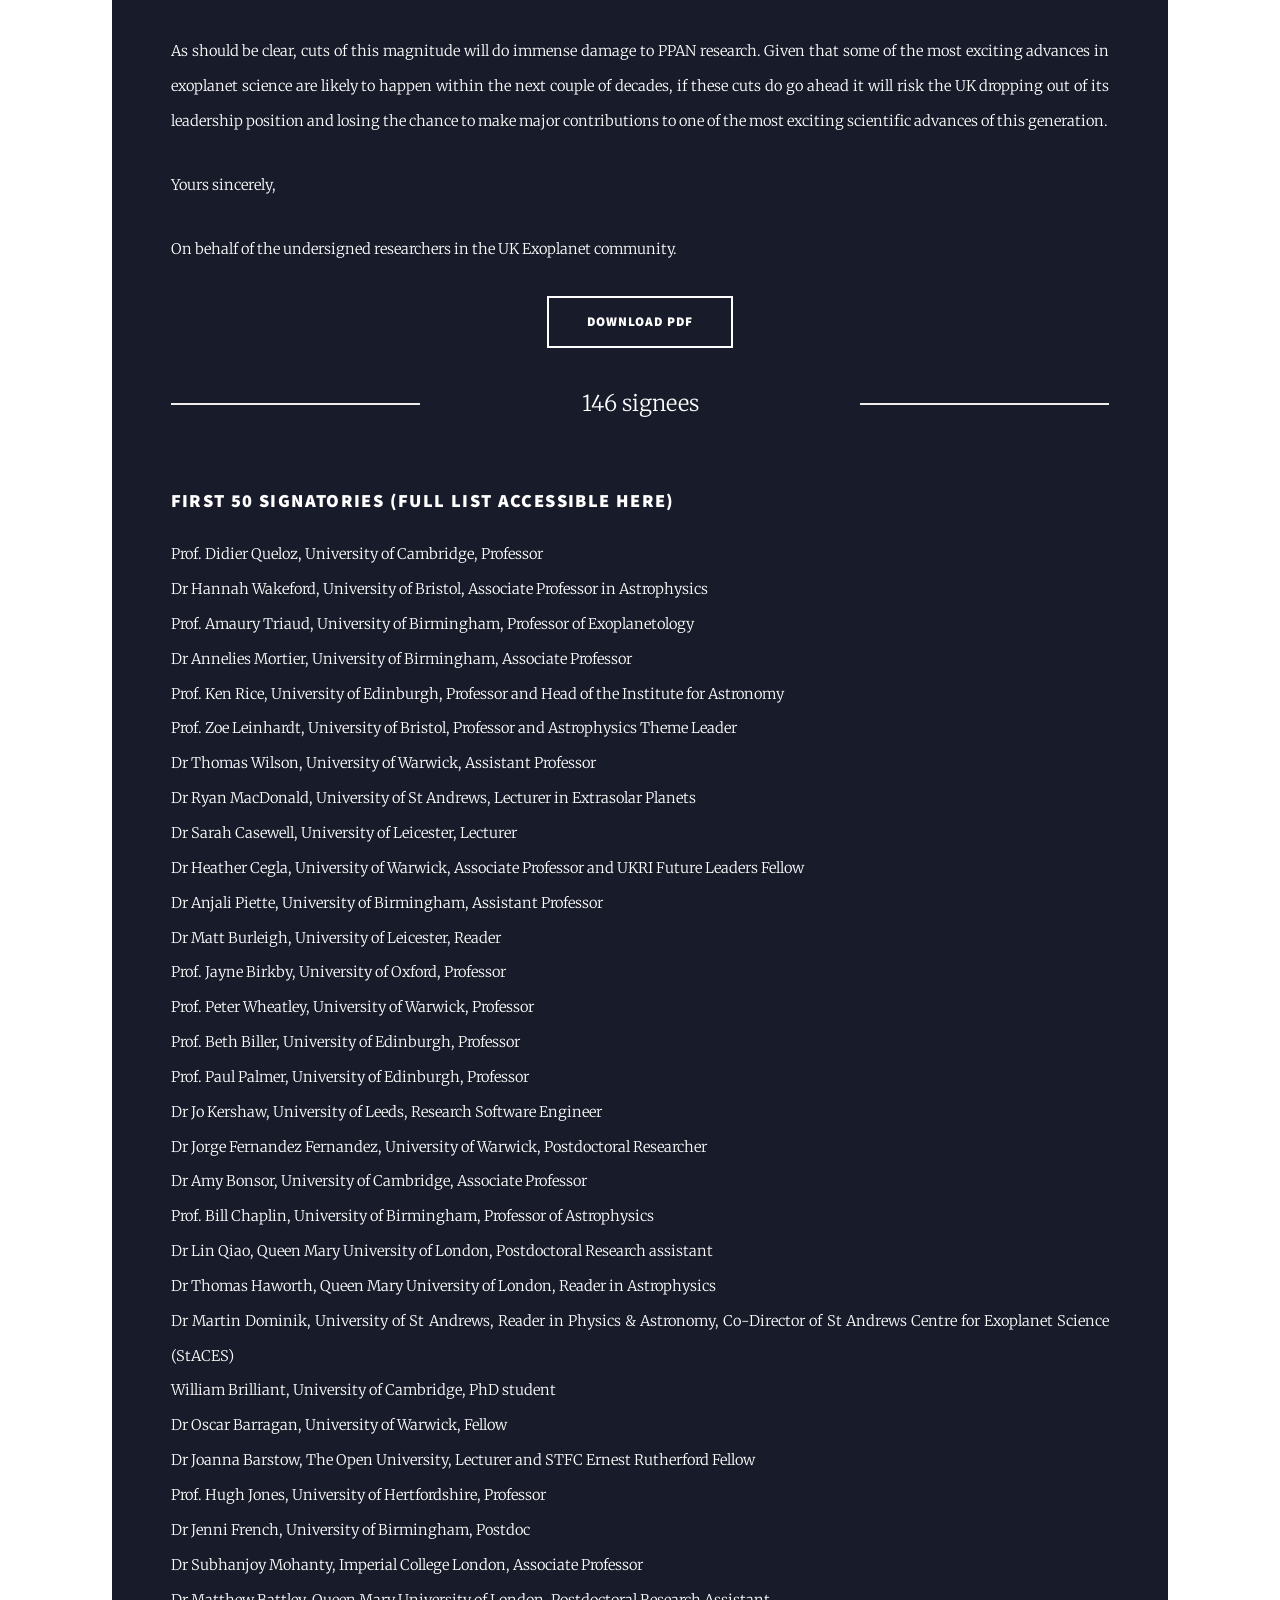
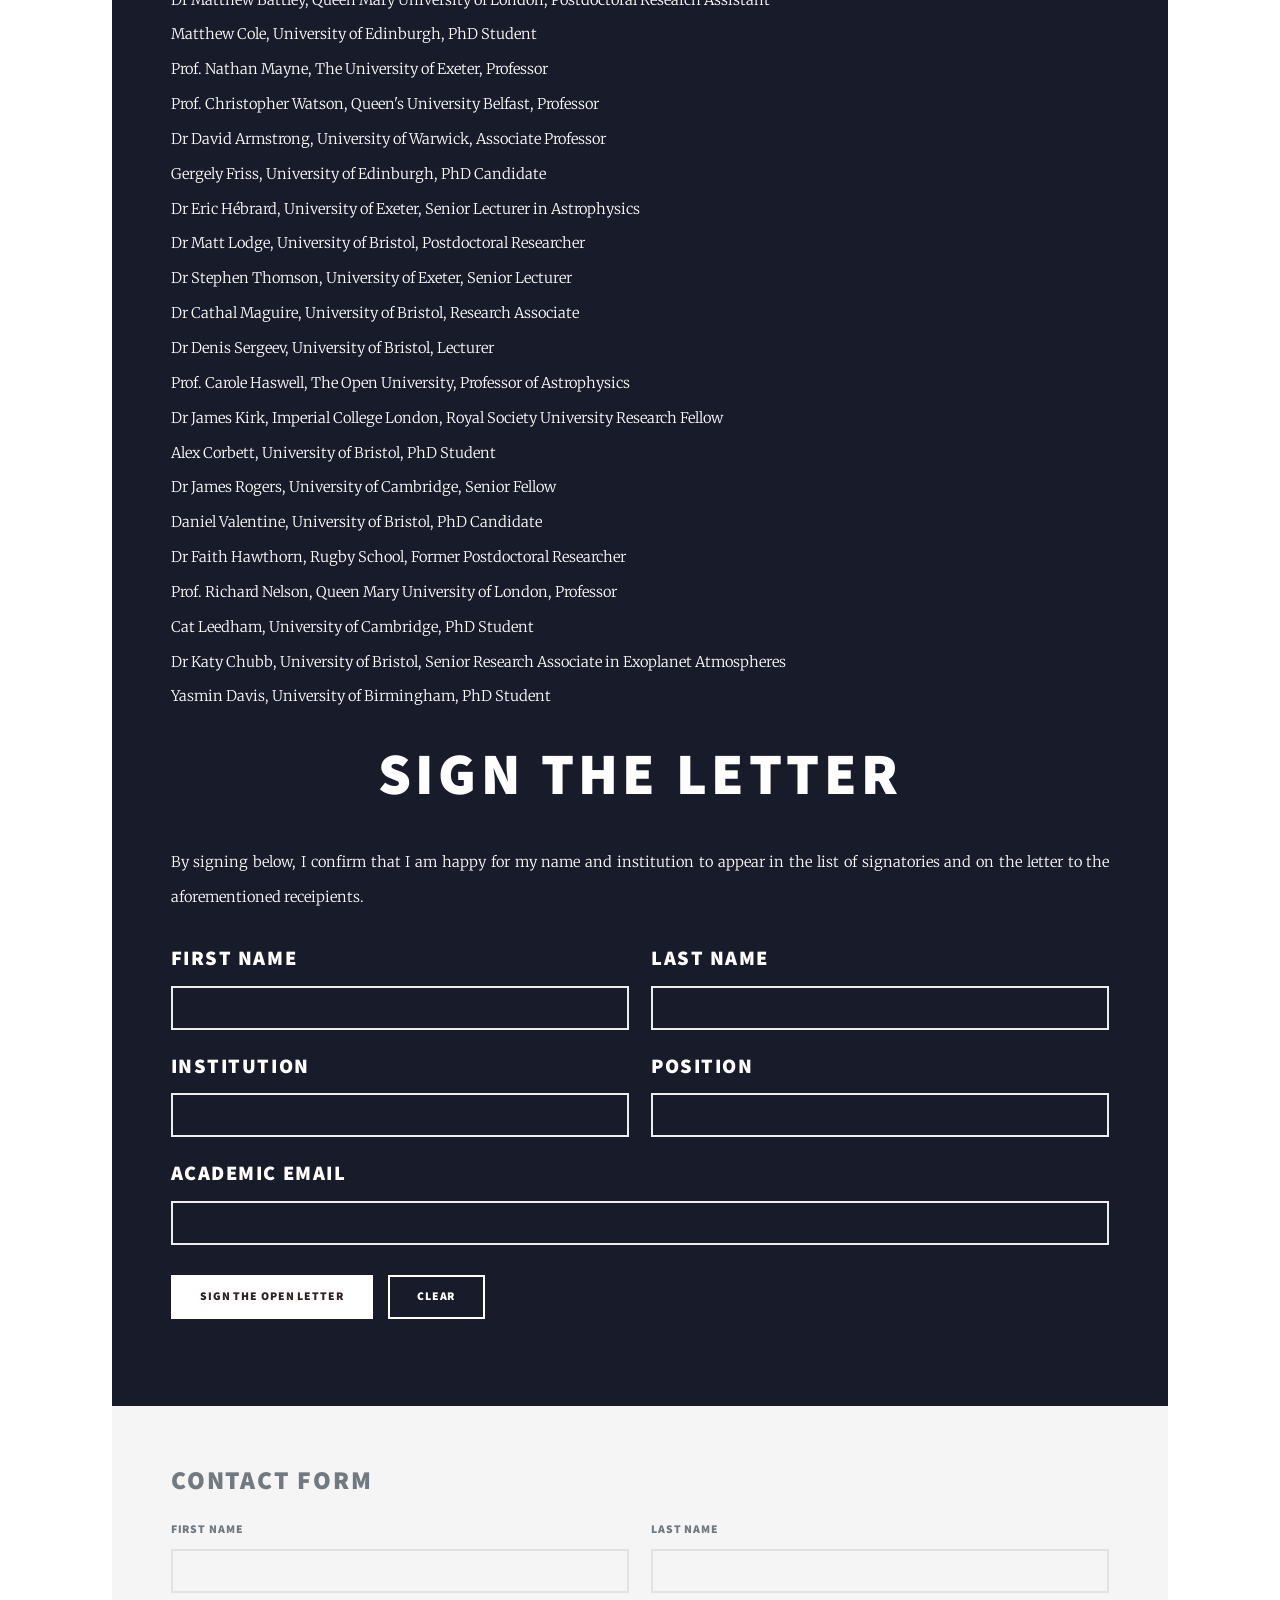
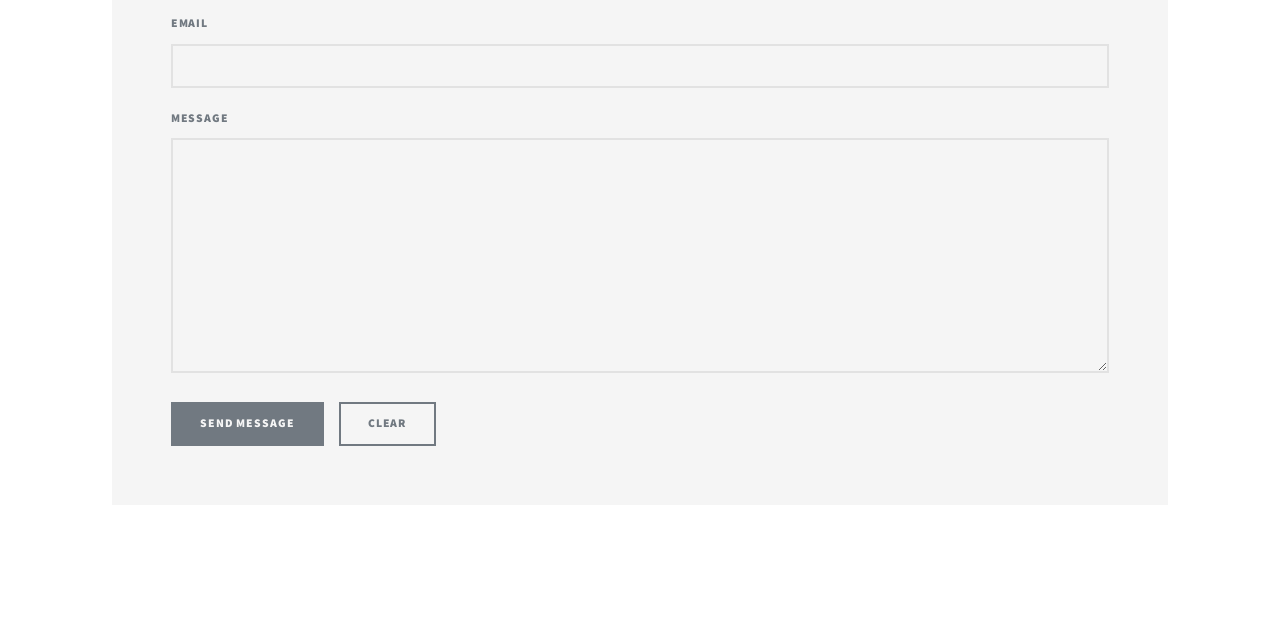
==== commit b2a174db: "Update index.html" ====
--- a/index.html
+++ b/index.html
@@ -64,7 +64,7 @@
 									Signature Count:<span id="ledCount">000</span>
 									</div>
 									<script>
-									const target = 145;
+									const target = 146;
 									const el = document.getElementById("ledCount");
 									const start = performance.now();
 									const duration = 1800;
@@ -122,7 +122,7 @@
 								<p></p>
 								<section class="post">
 								<header class="major">
-									<span class="date">145 signees</span>
+									<span class="date">146 signees</span>
 								</header>
 								<h3>First 50 signatories (Full List <a href="https://uk-exoplanet-openletter.github.io/generic.html">Accessible Here</a>)</h3>
 
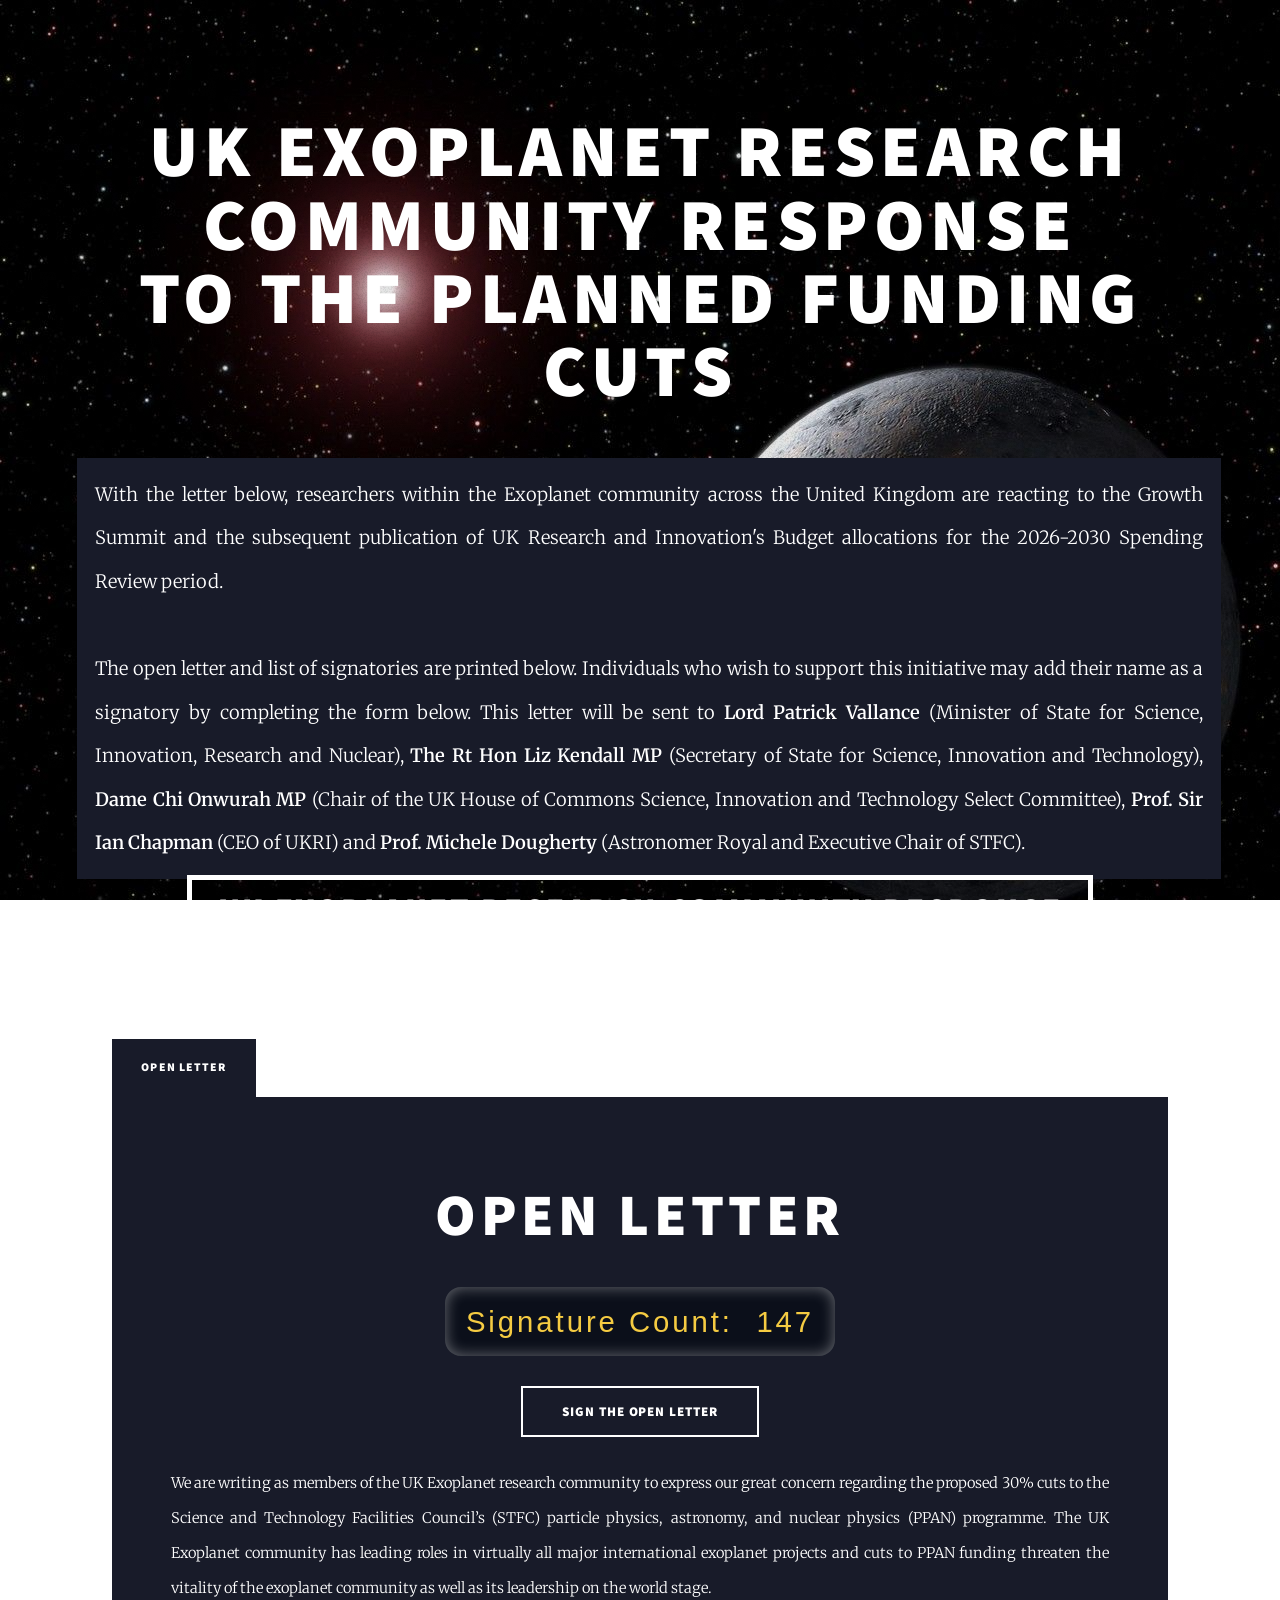
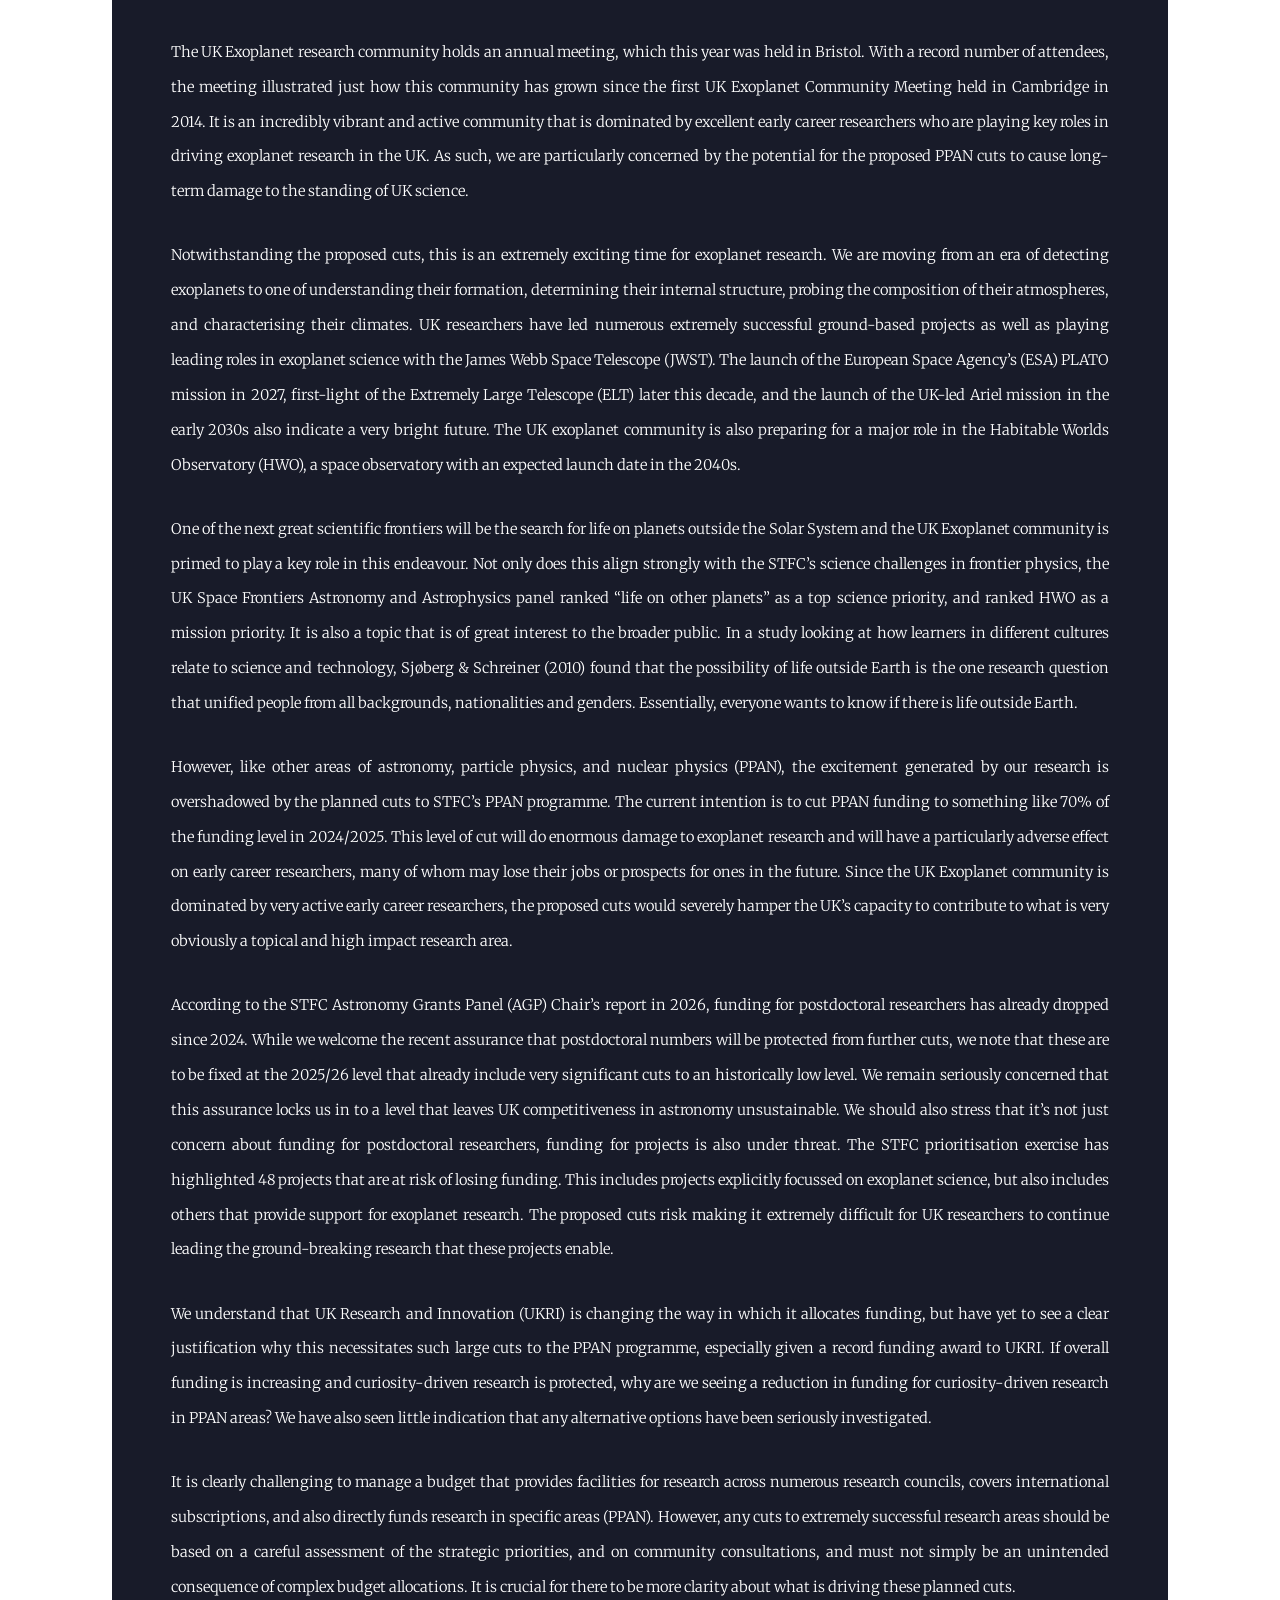
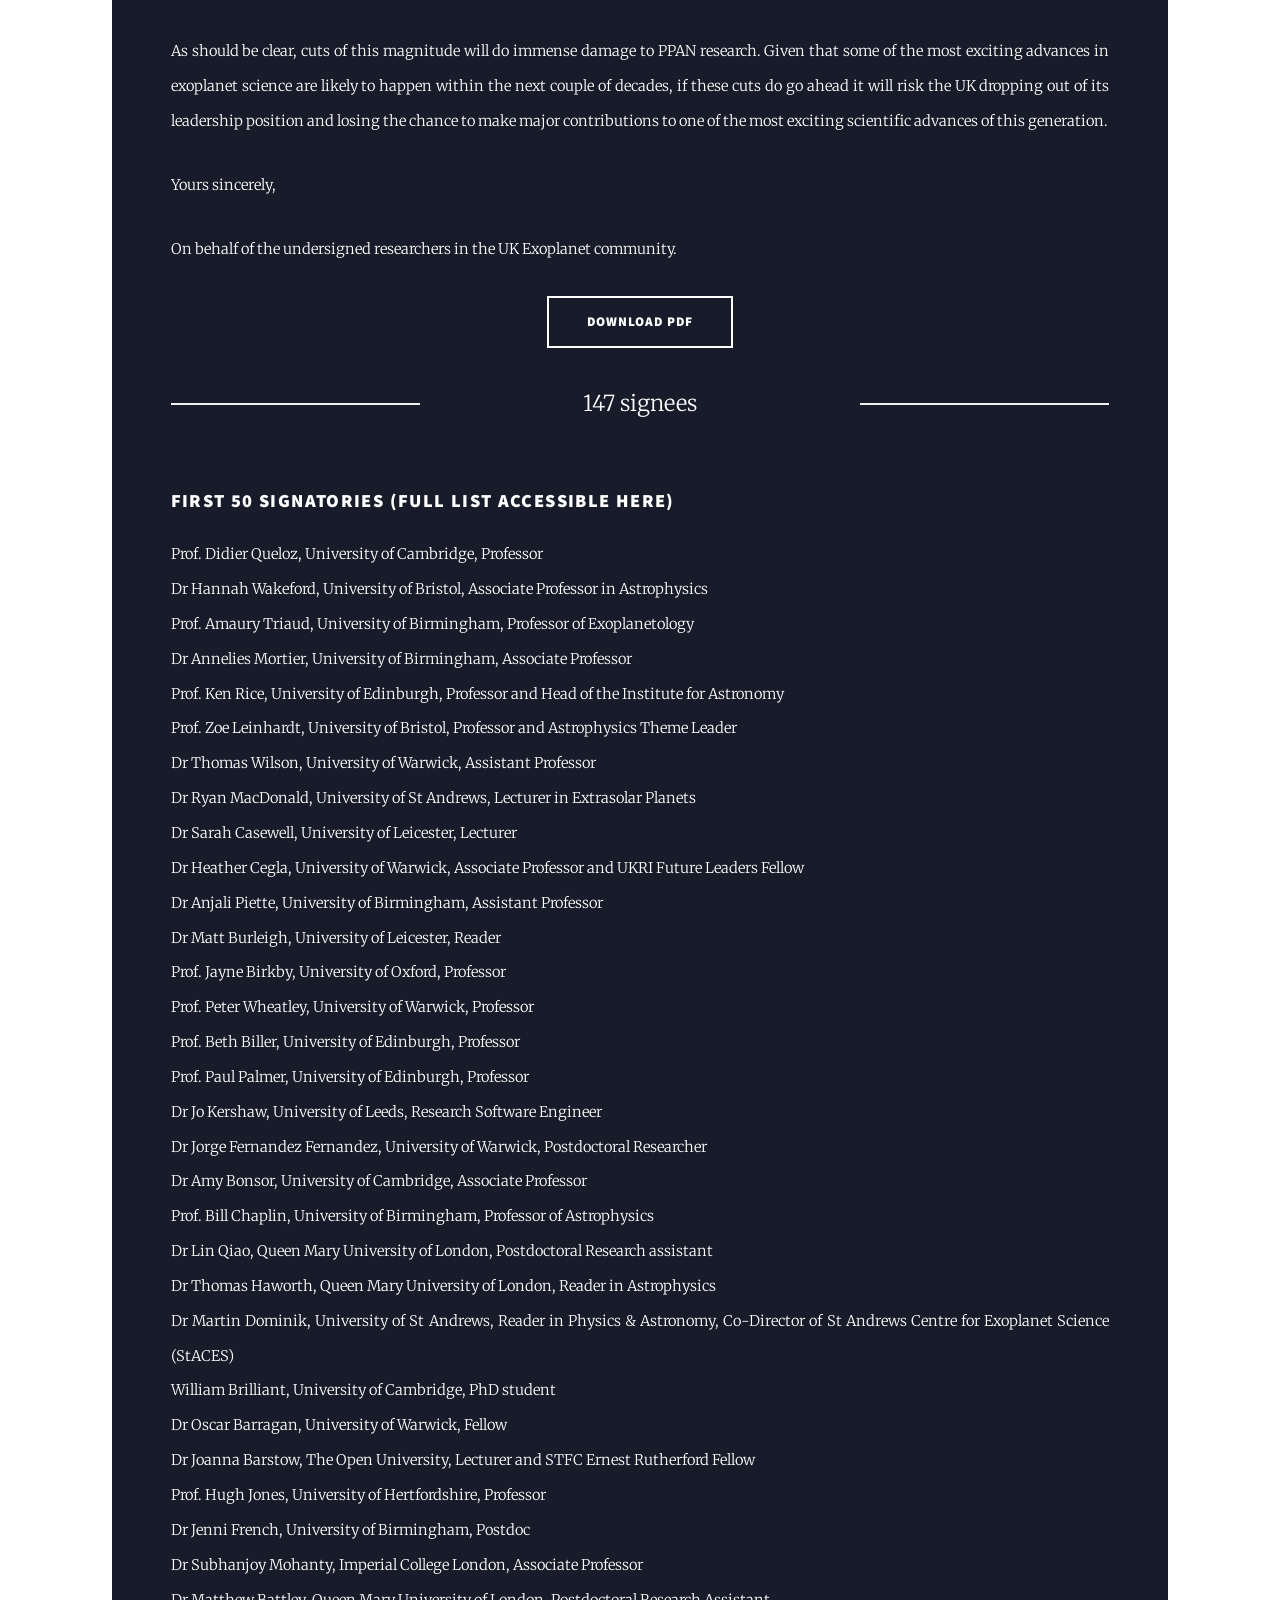
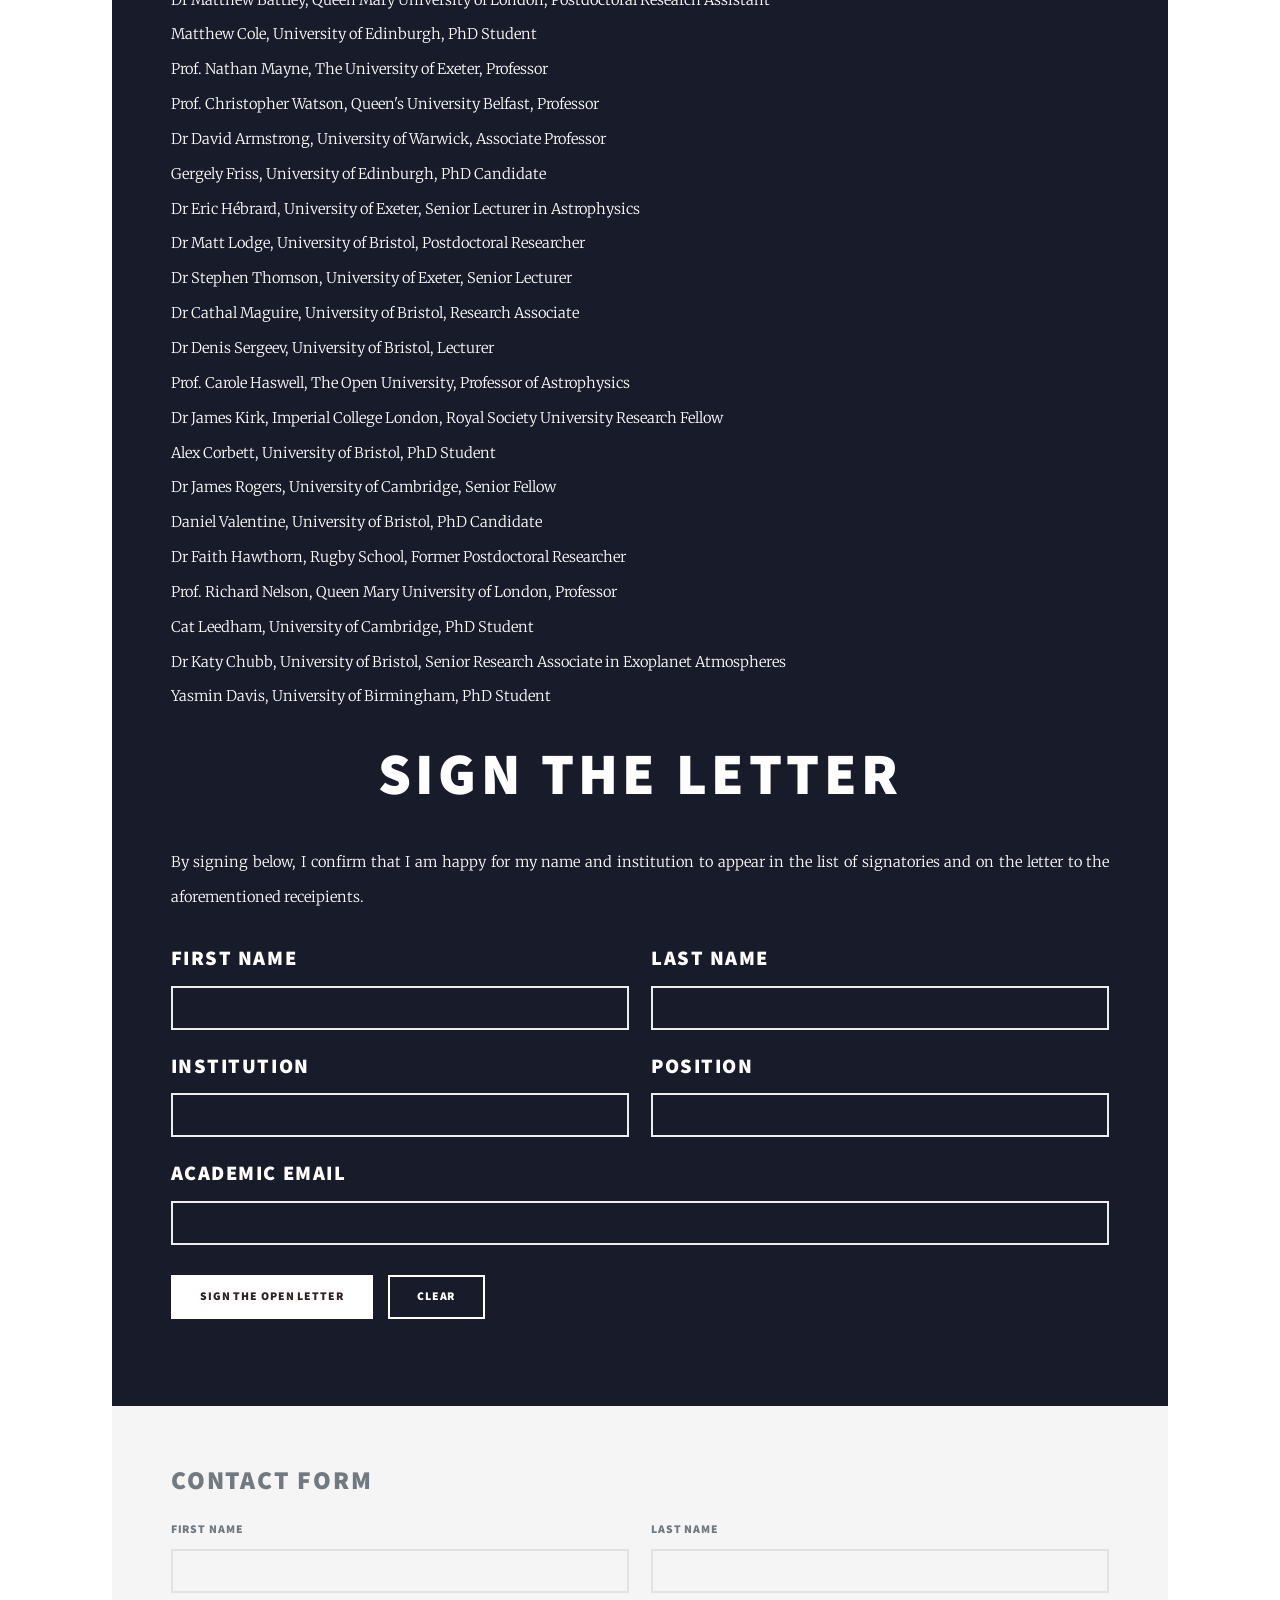
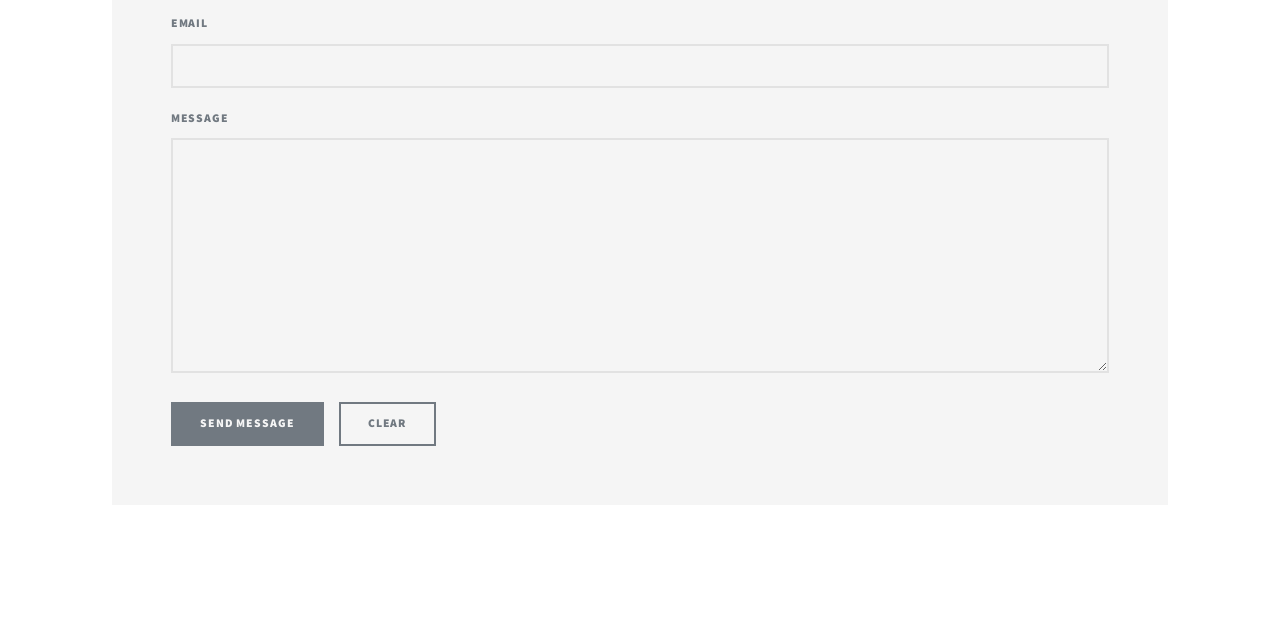
==== commit dac9ff7d: "Update index.html" ====
--- a/index.html
+++ b/index.html
@@ -64,7 +64,7 @@
 									Signature Count:<span id="ledCount">000</span>
 									</div>
 									<script>
-									const target = 146;
+									const target = 147;
 									const el = document.getElementById("ledCount");
 									const start = performance.now();
 									const duration = 1800;
@@ -122,7 +122,7 @@
 								<p></p>
 								<section class="post">
 								<header class="major">
-									<span class="date">146 signees</span>
+									<span class="date">147 signees</span>
 								</header>
 								<h3>First 50 signatories (Full List <a href="https://uk-exoplanet-openletter.github.io/generic.html">Accessible Here</a>)</h3>
 
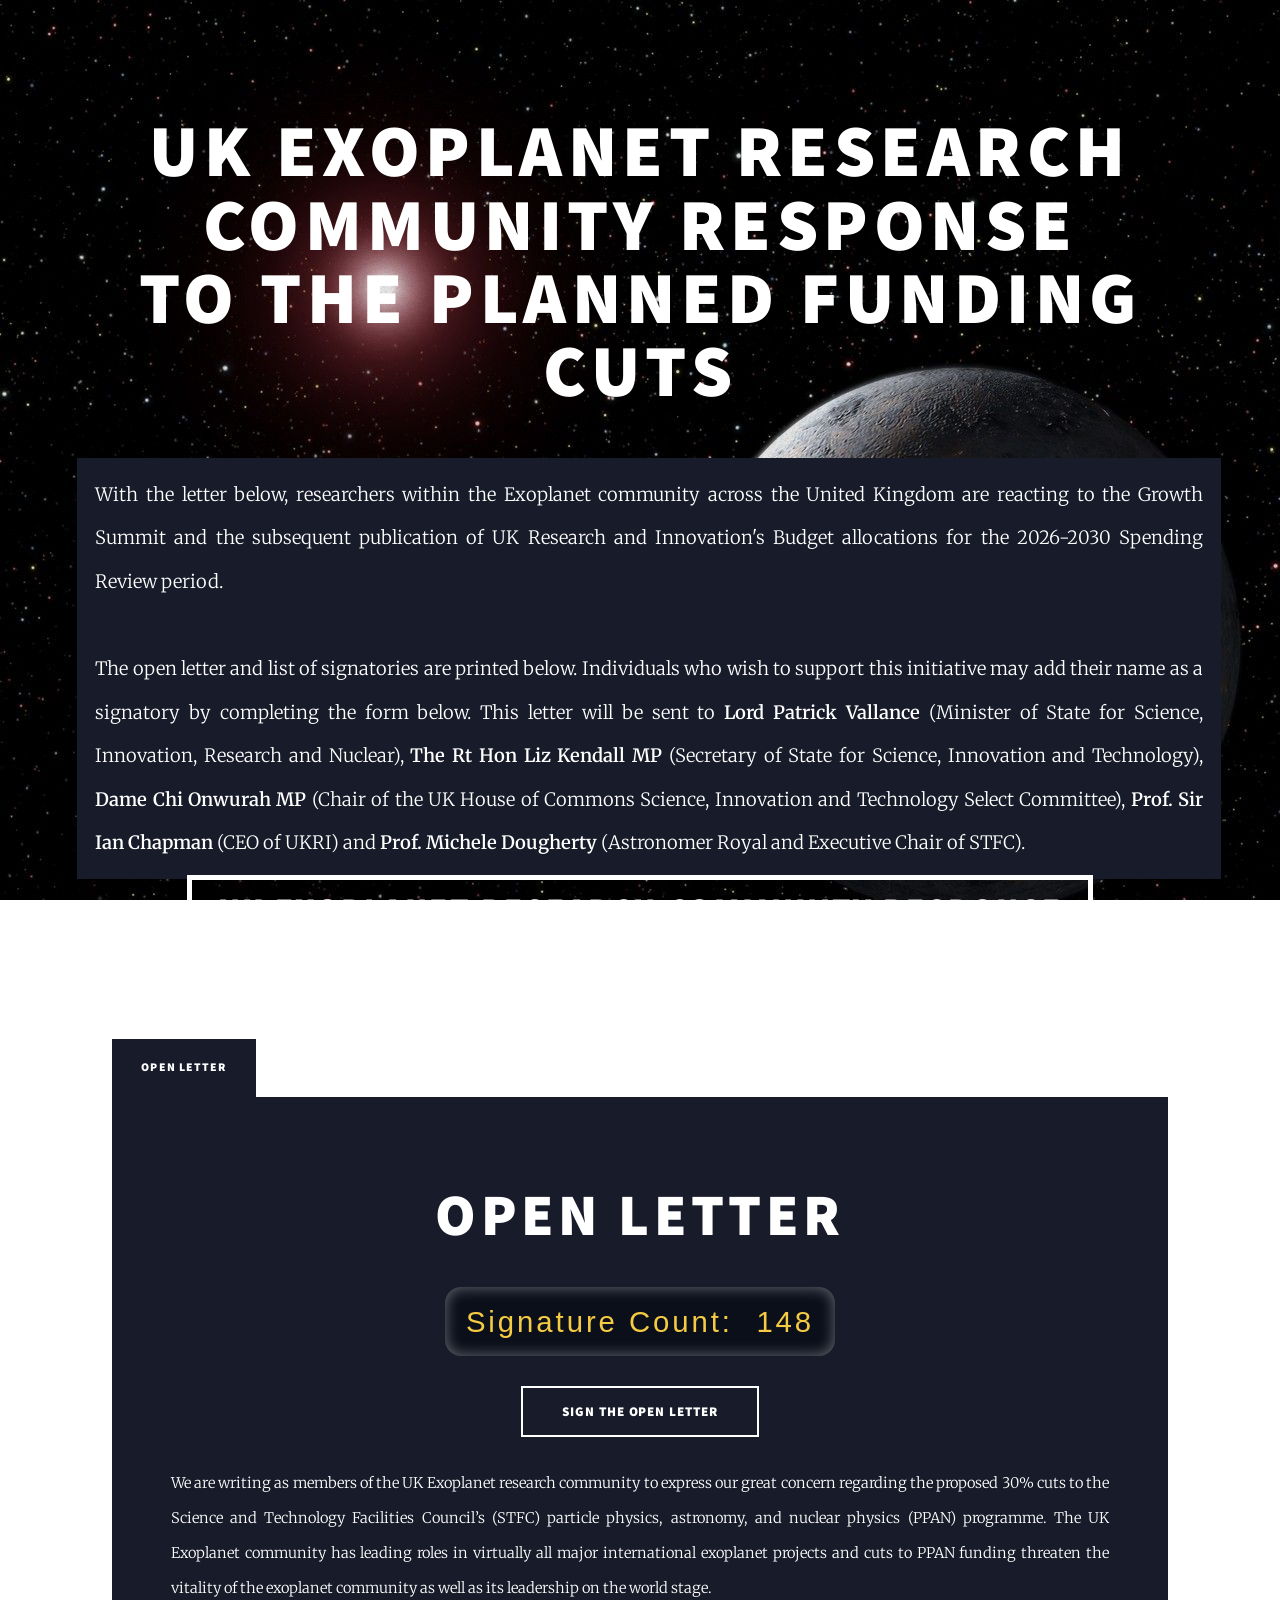
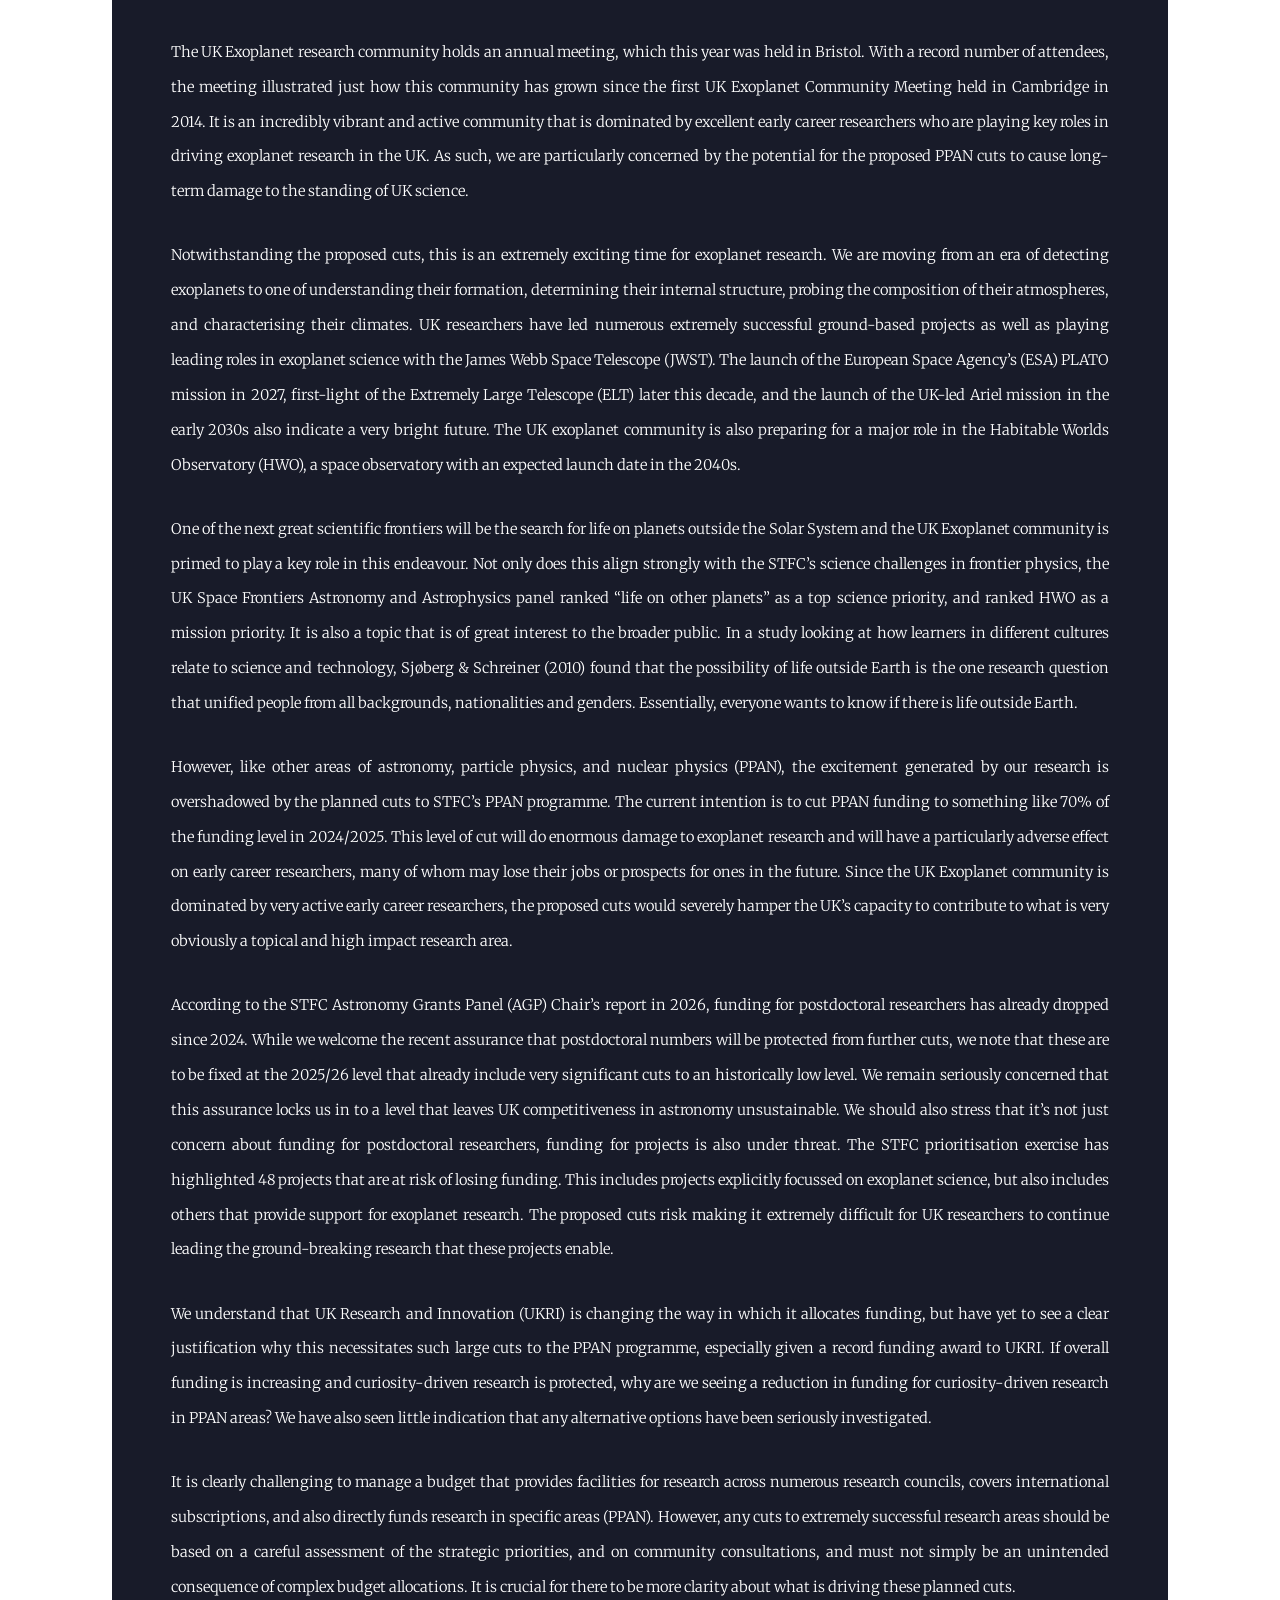
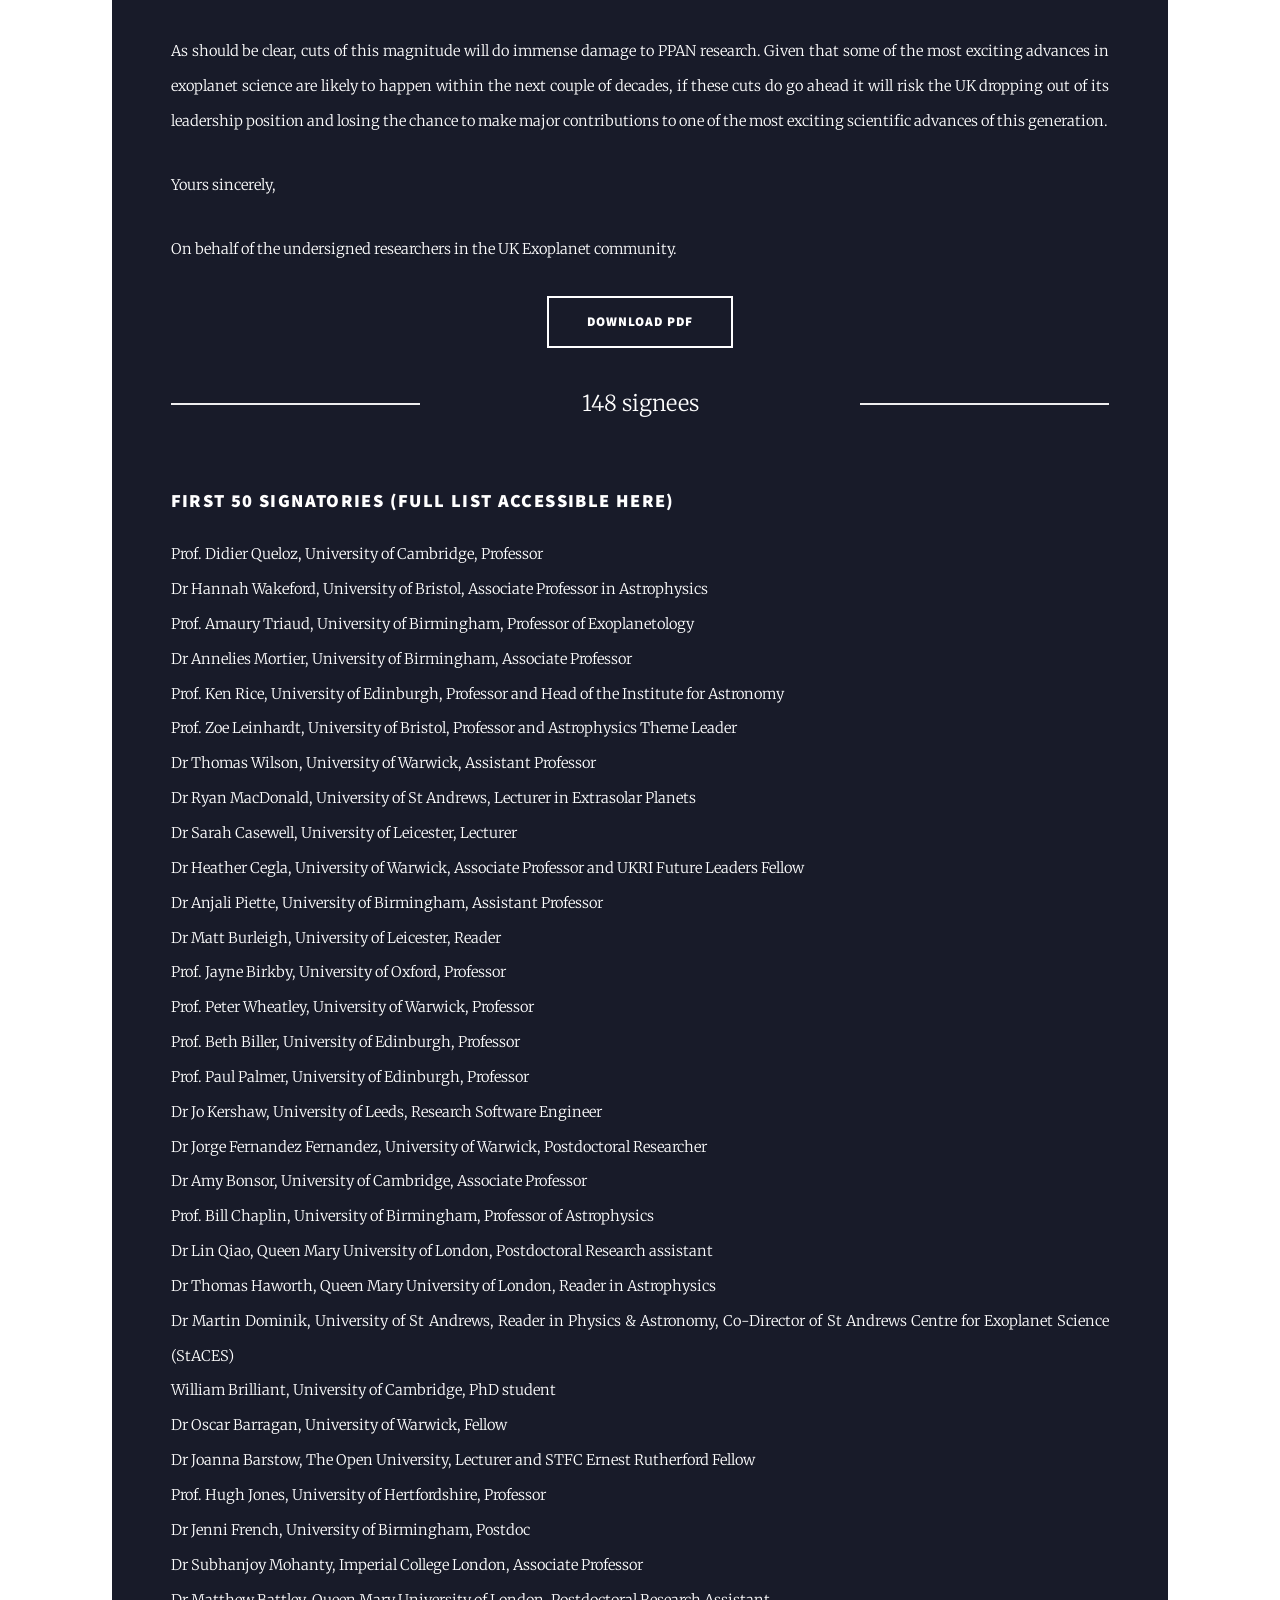
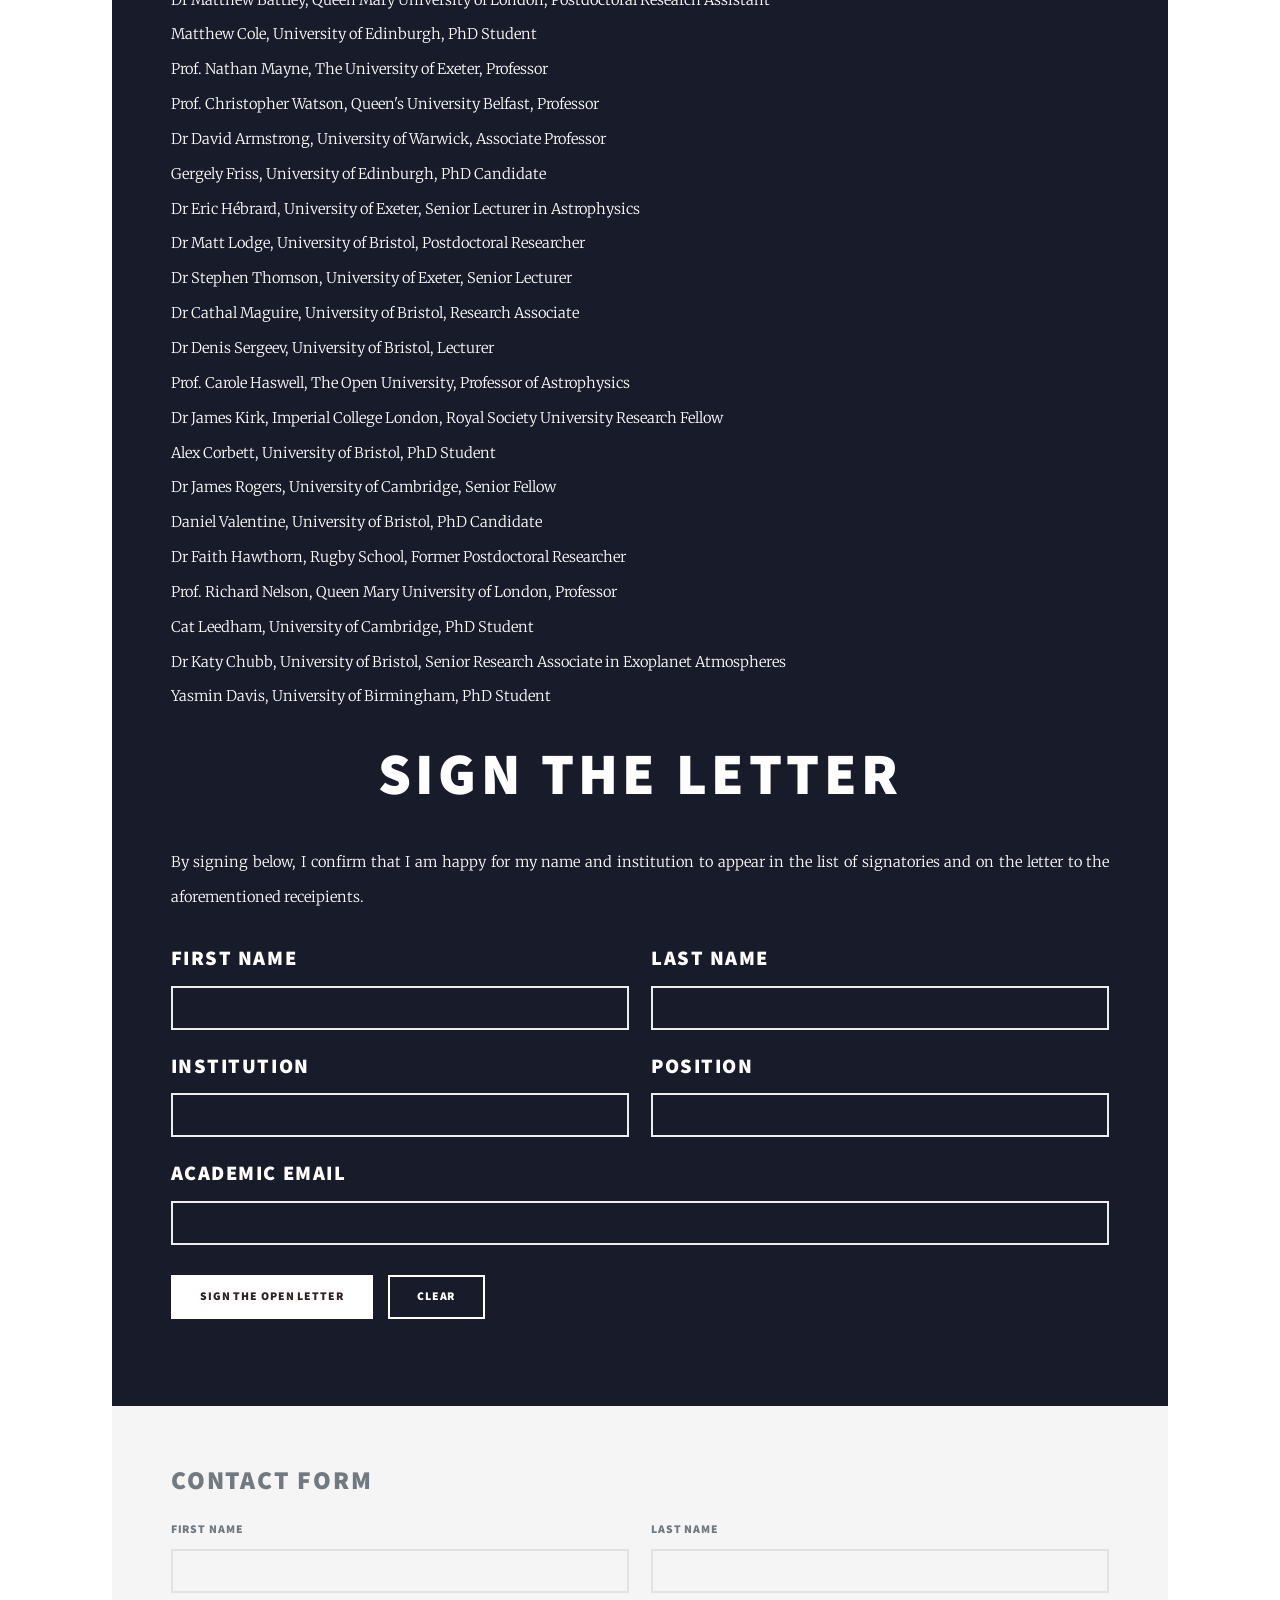
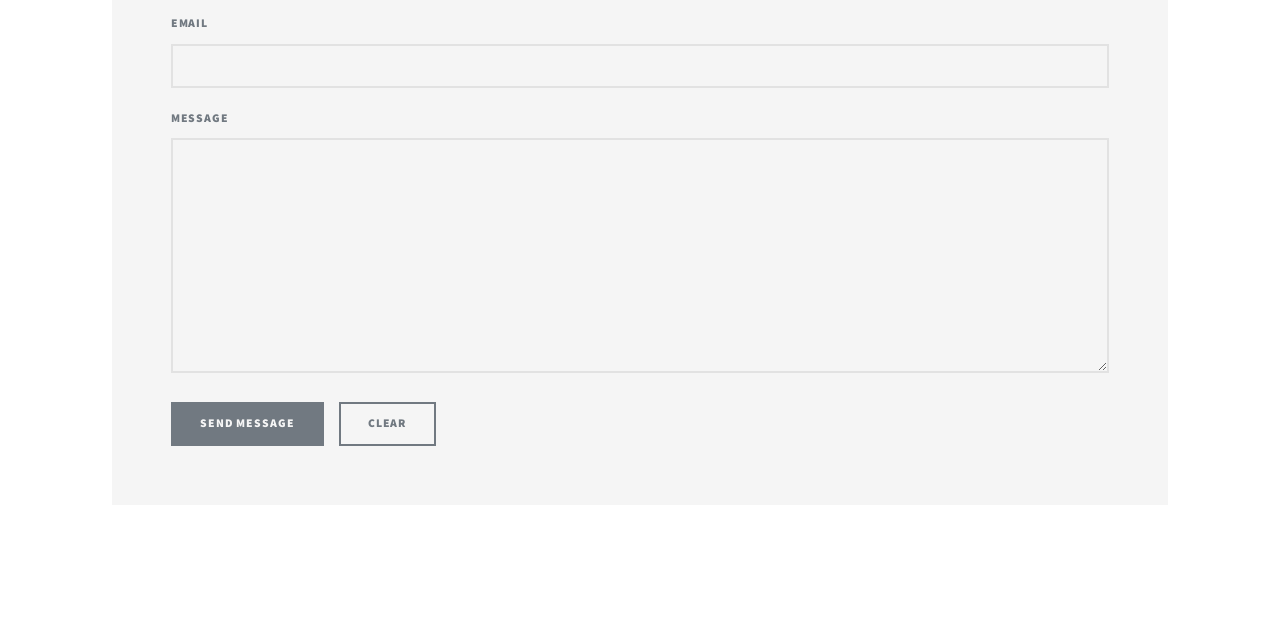
==== commit 0e64c718: "Update index.html" ====
--- a/index.html
+++ b/index.html
@@ -64,7 +64,7 @@
 									Signature Count:<span id="ledCount">000</span>
 									</div>
 									<script>
-									const target = 147;
+									const target = 148;
 									const el = document.getElementById("ledCount");
 									const start = performance.now();
 									const duration = 1800;
@@ -122,7 +122,7 @@
 								<p></p>
 								<section class="post">
 								<header class="major">
-									<span class="date">147 signees</span>
+									<span class="date">148 signees</span>
 								</header>
 								<h3>First 50 signatories (Full List <a href="https://uk-exoplanet-openletter.github.io/generic.html">Accessible Here</a>)</h3>
 
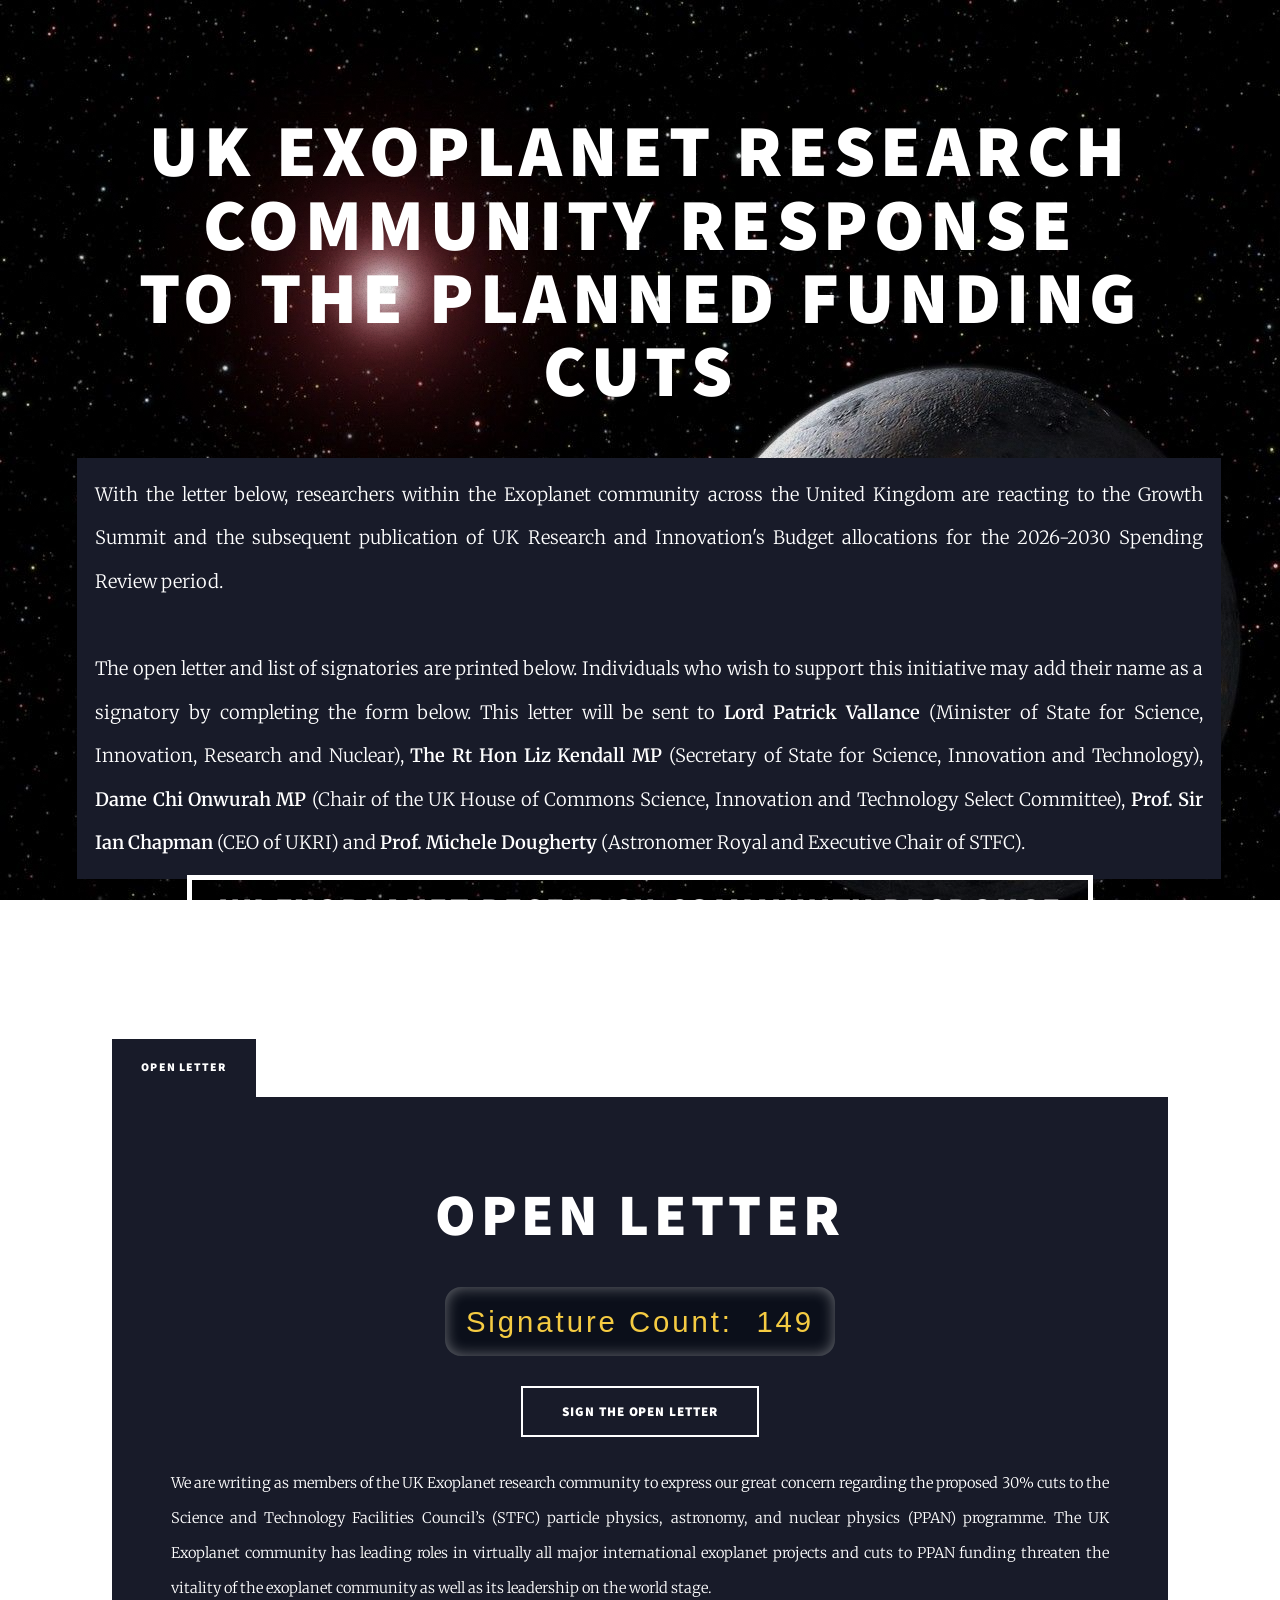
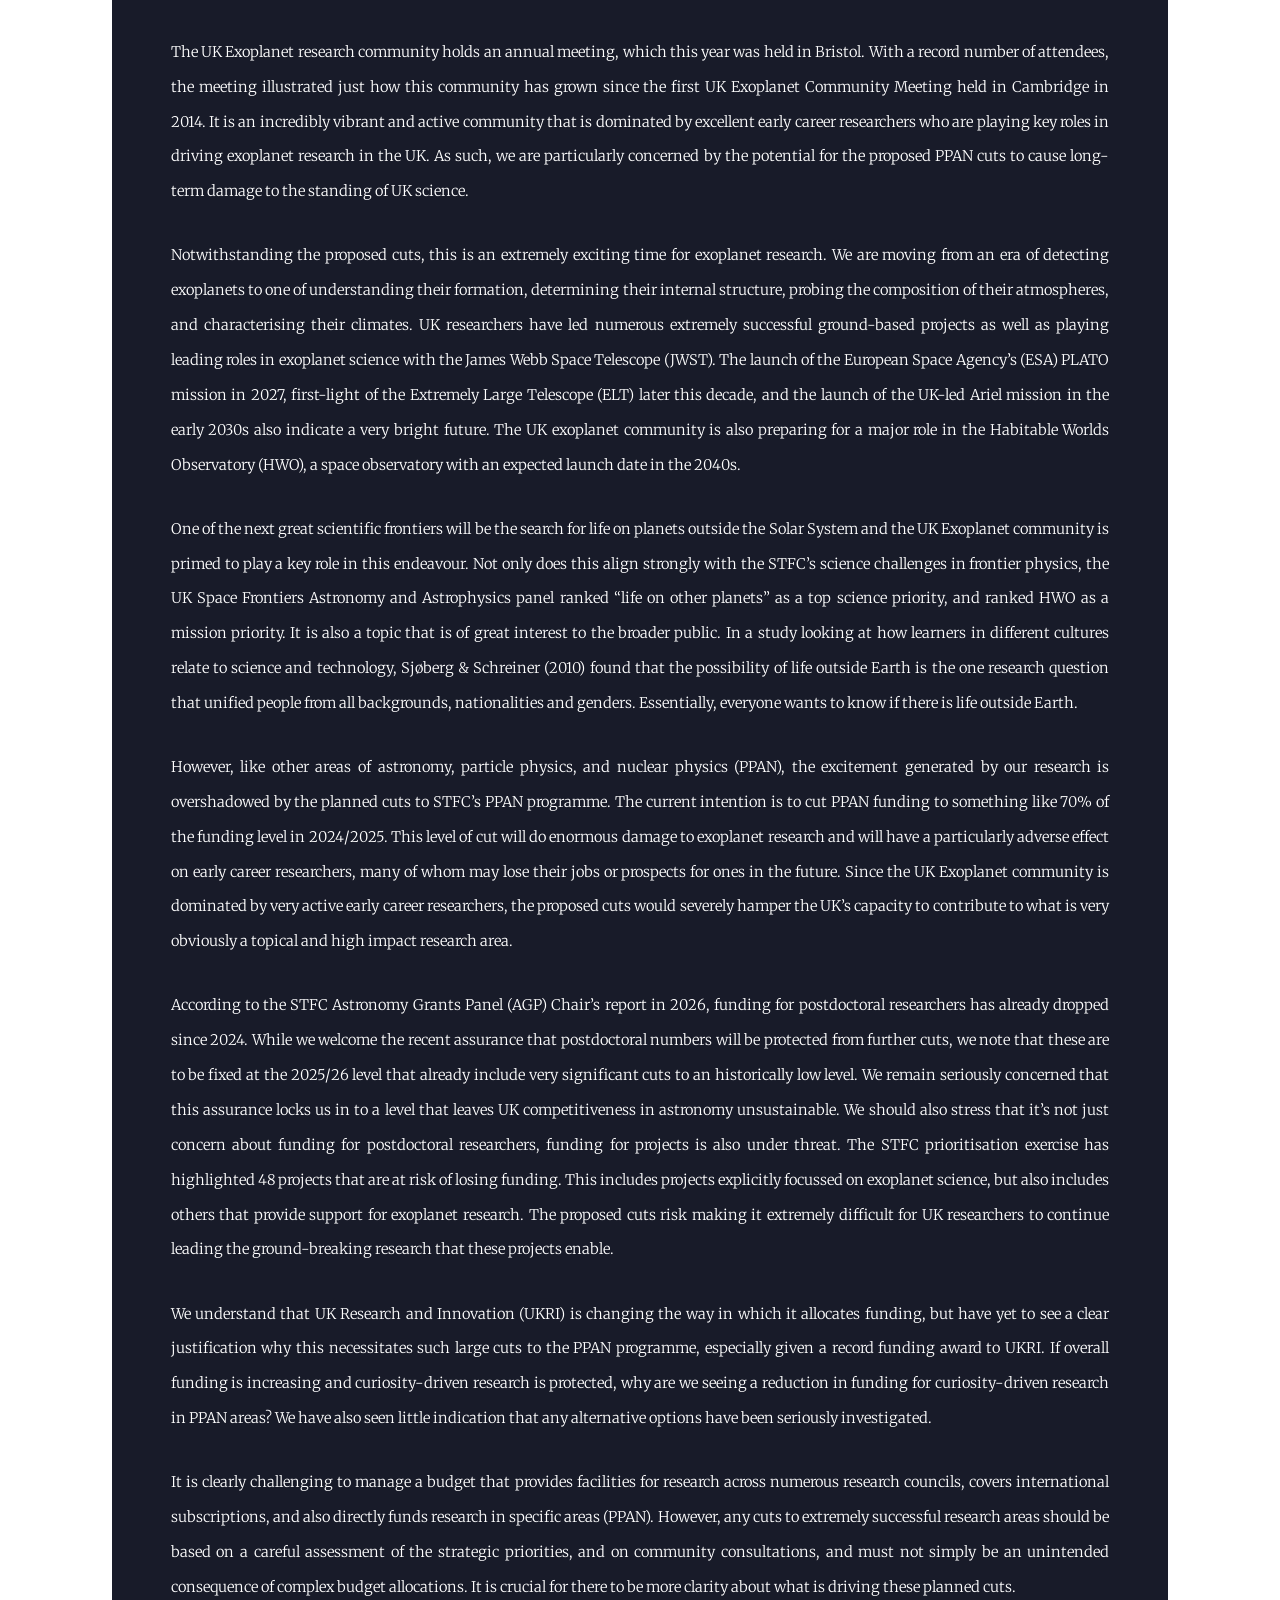
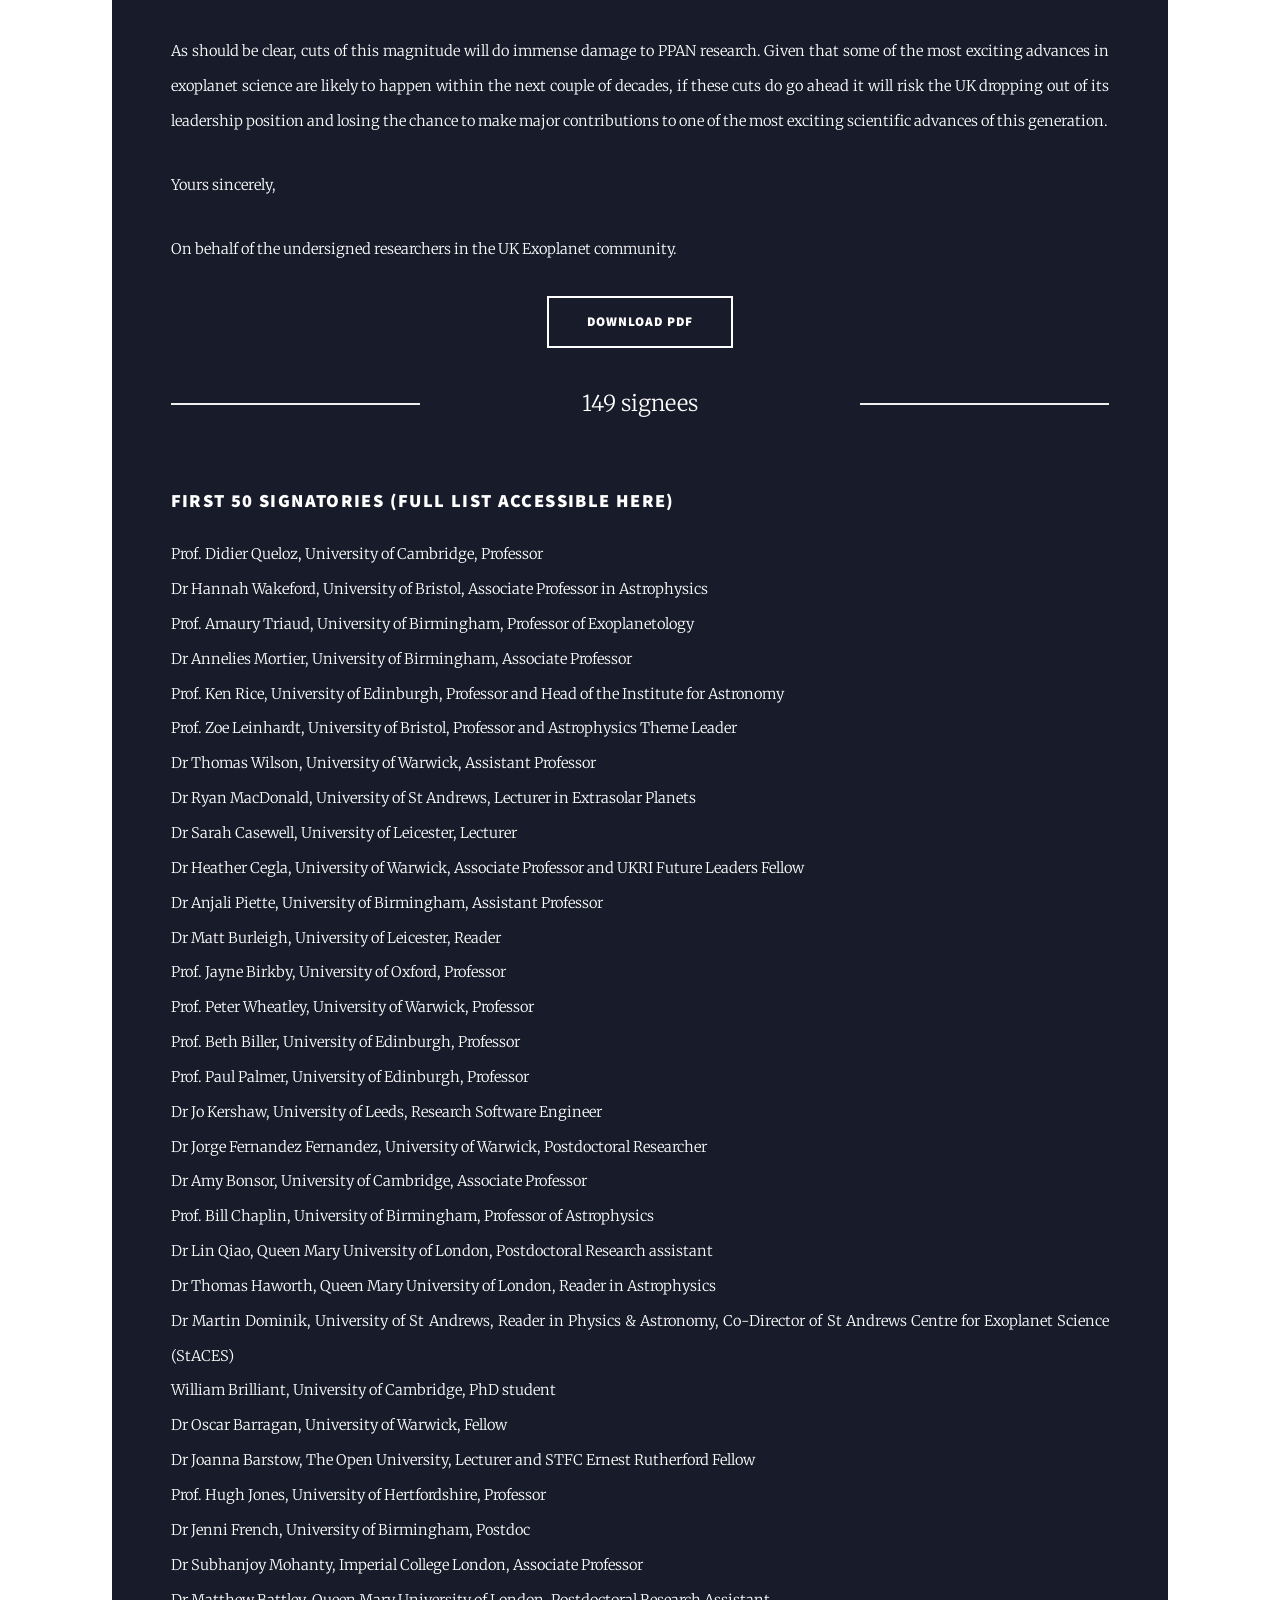
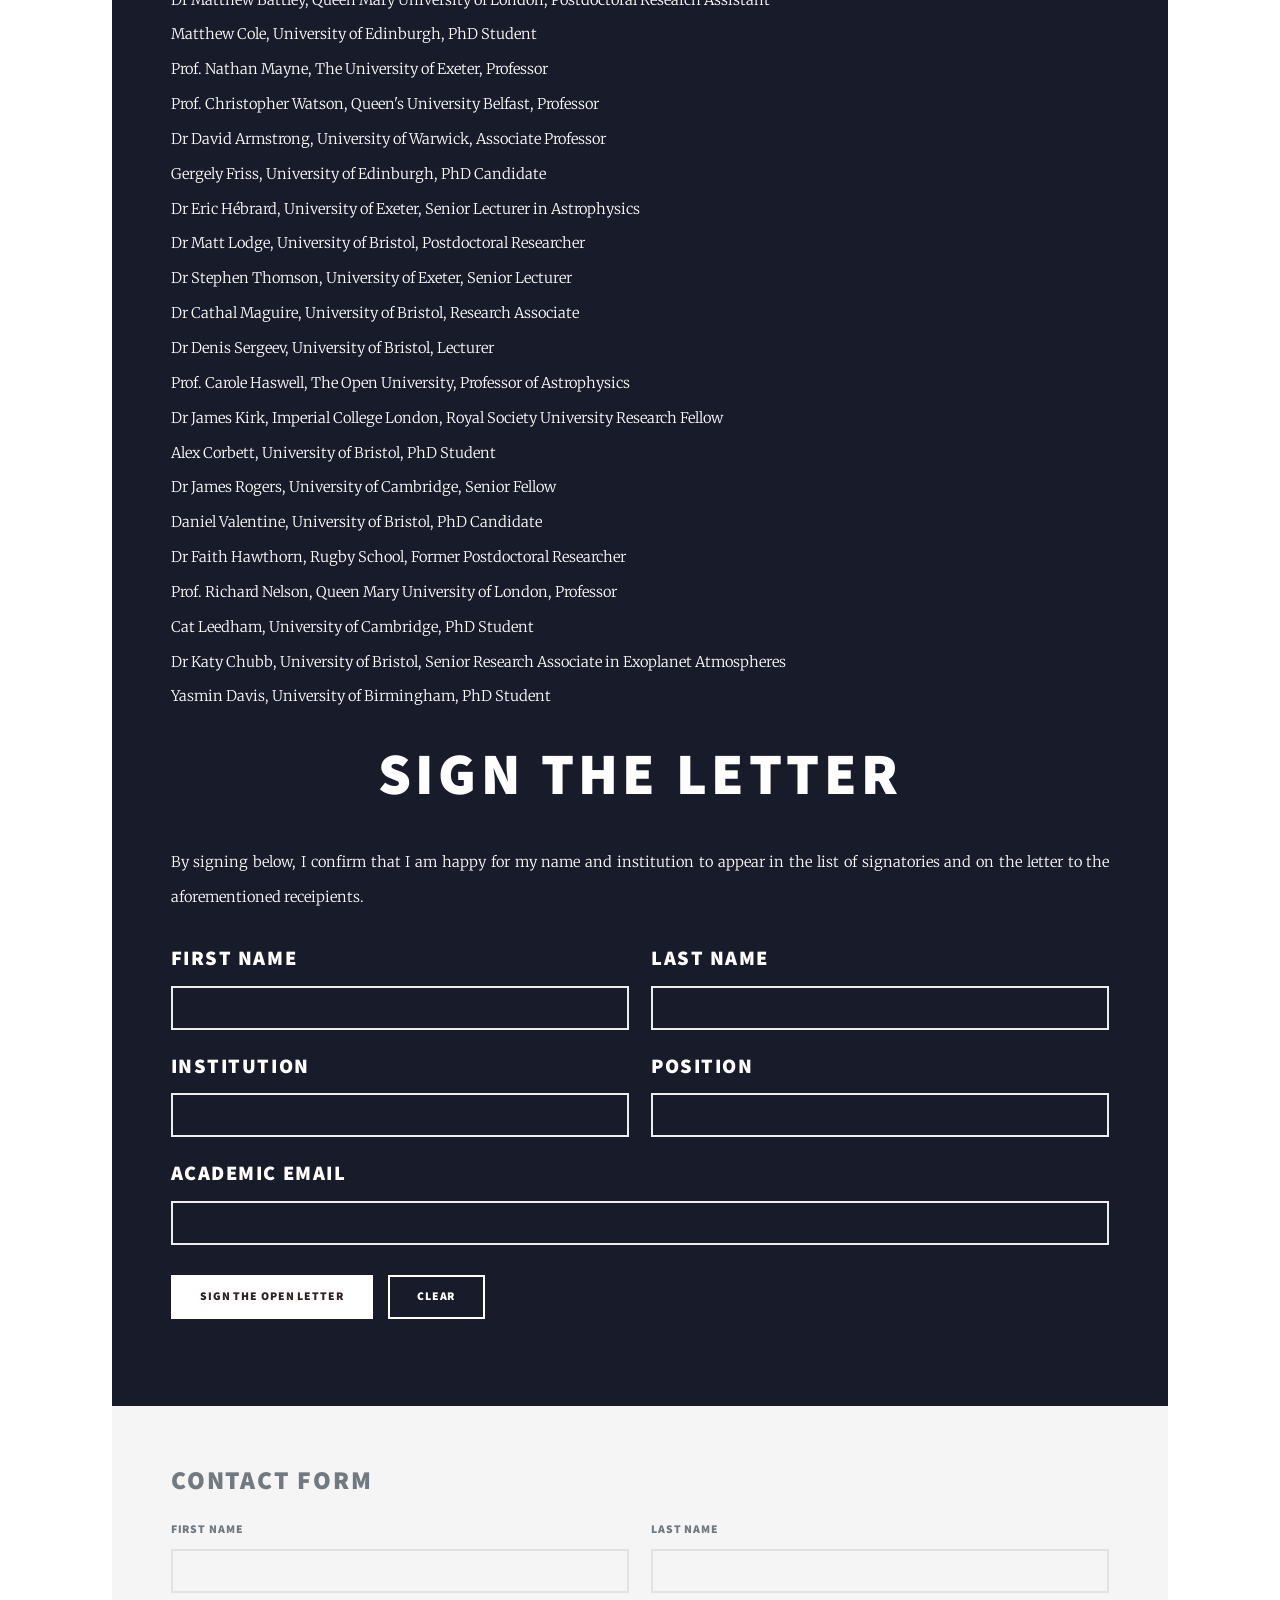
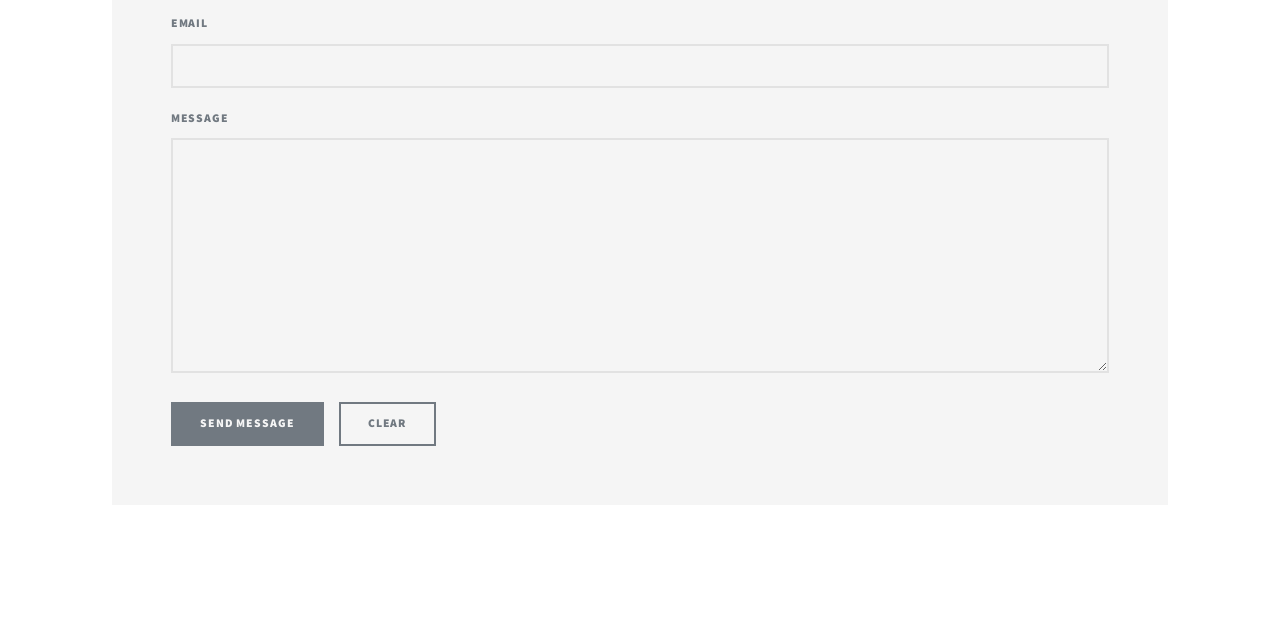
==== commit 83672f19: "Update index.html" ====
--- a/index.html
+++ b/index.html
@@ -64,7 +64,7 @@
 									Signature Count:<span id="ledCount">000</span>
 									</div>
 									<script>
-									const target = 148;
+									const target = 149;
 									const el = document.getElementById("ledCount");
 									const start = performance.now();
 									const duration = 1800;
@@ -122,7 +122,7 @@
 								<p></p>
 								<section class="post">
 								<header class="major">
-									<span class="date">148 signees</span>
+									<span class="date">149 signees</span>
 								</header>
 								<h3>First 50 signatories (Full List <a href="https://uk-exoplanet-openletter.github.io/generic.html">Accessible Here</a>)</h3>
 
